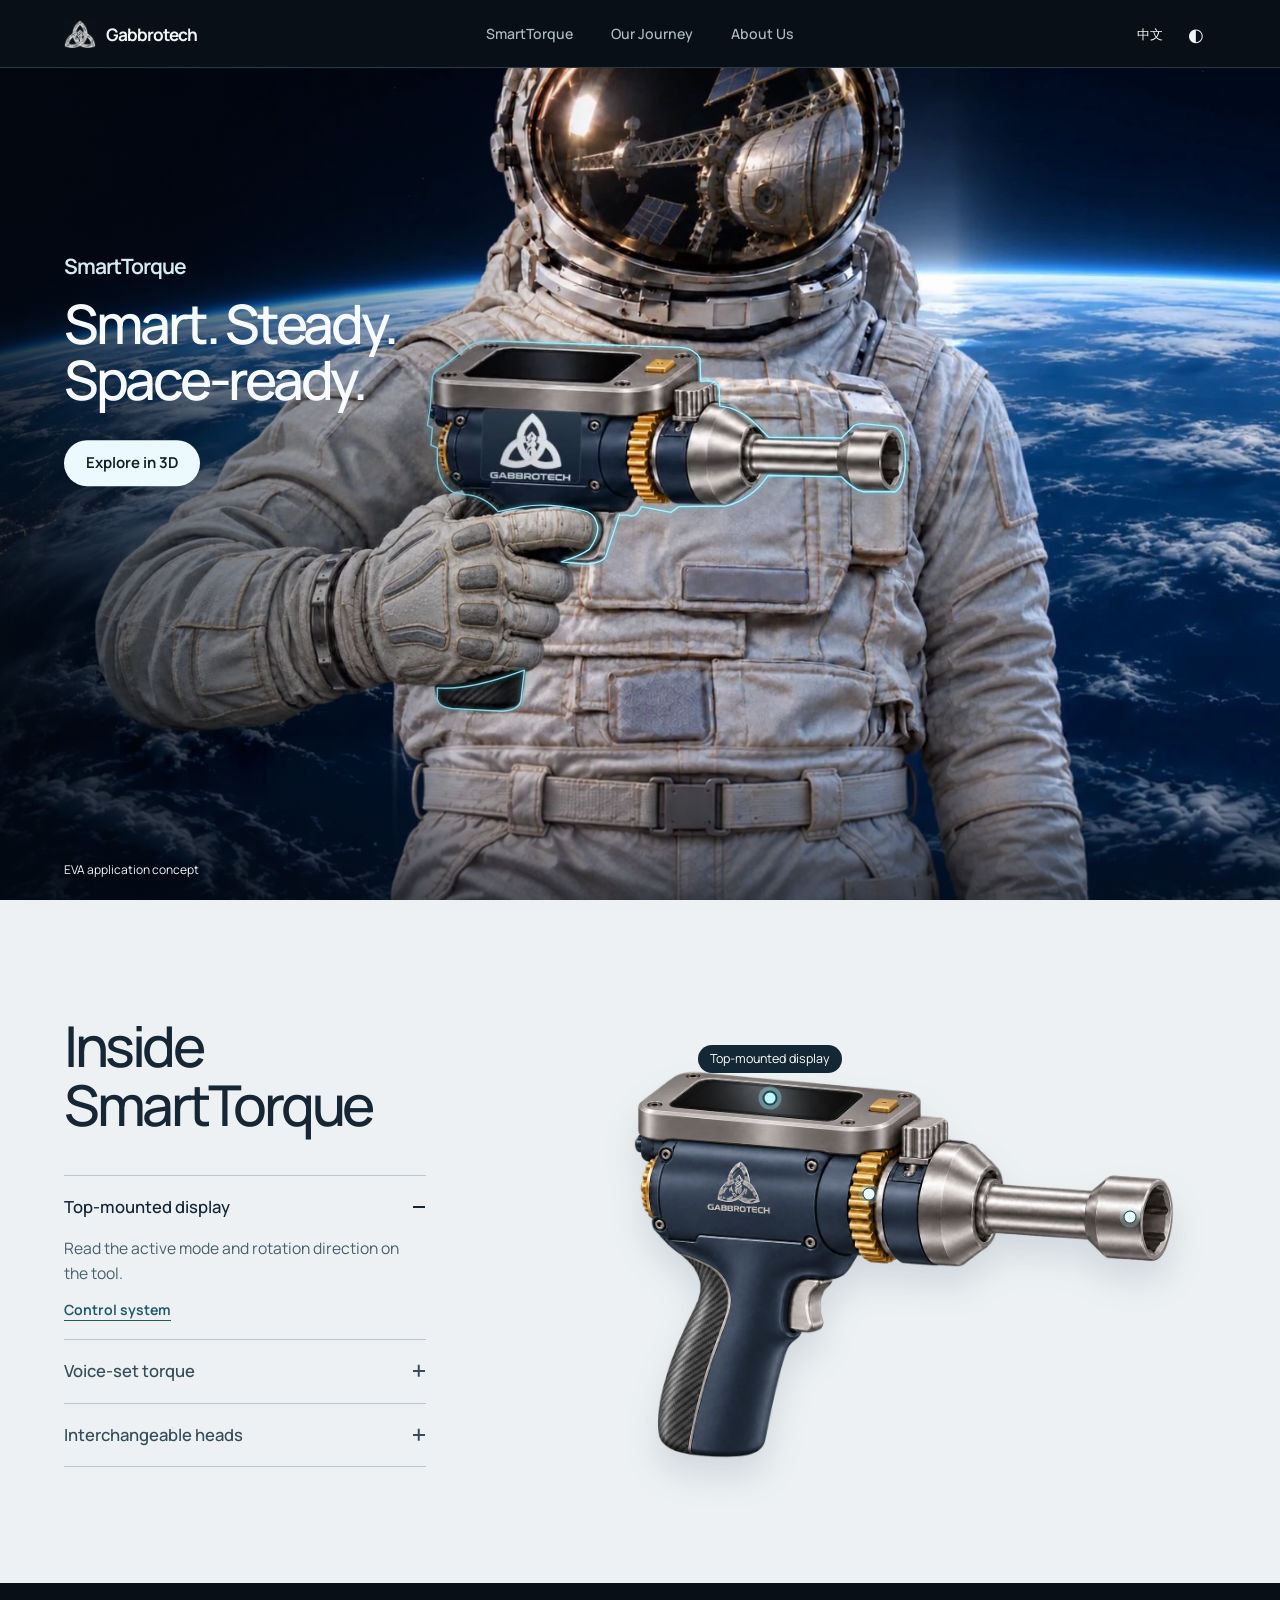
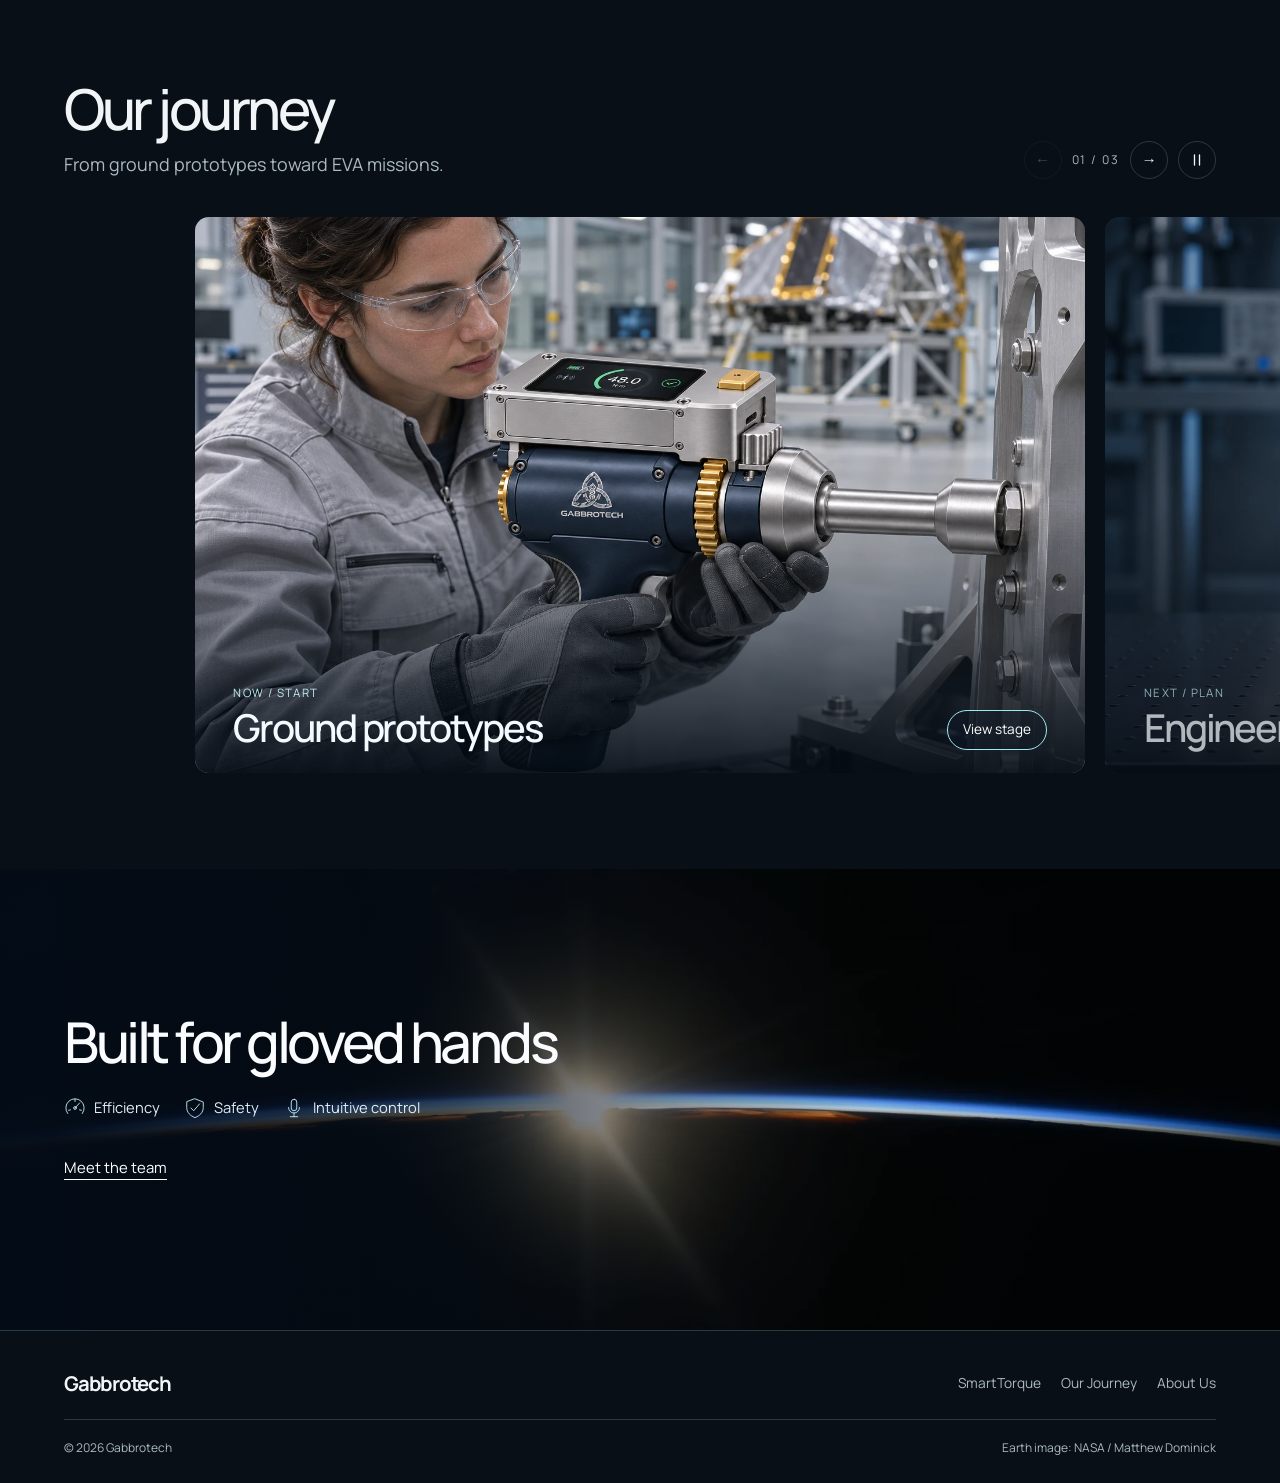
==== index.html @ a7426728 "Center SmartTorque in the opening film and simplify the product experience" ====
<!doctype html>
<html lang="en"><head><meta charset="utf-8"><script>try{document.documentElement.dataset.theme=localStorage.getItem("gabbrotech-theme")||"dark"}catch{}</script><link rel="preload" as="font" type="font/woff2" href="/assets/manrope-latin.woff2" crossorigin><meta name="viewport" content="width=device-width,initial-scale=1"><meta name="theme-color" content="#071017"><title>Gabbrotech — Intelligent Tools for the Work Beyond</title><meta name="description" content="Gabbrotech develops intelligent, modular hardware concepts for demanding EVA operations. Explore SmartTorque, a multifunction handheld tool platform."><link rel="icon" type="image/svg+xml" href="data:image/svg+xml,%3Csvg%20xmlns='http://www.w3.org/2000/svg'%20viewBox='0%200%2064%2064'%3E%3Crect%20width='64'%20height='64'%20fill='%23071017'/%3E%3Cpath%20d='M49%2017H22L14%2025v22h28l8-8V31H32v8h9v1H23V25h26z'%20fill='%2372e3f4'/%3E%3C/svg%3E"><link rel="stylesheet" href="/assets/site.css?v=studio1"><script defer src="/assets/site.js?v=studio1"></script><link rel="stylesheet" href="/assets/editorial.css"><script defer src="/assets/editorial.js?v=nov14"></script><link rel="stylesheet" href="/assets/journey-selector.css?v=nov14auto"><script defer src="/assets/journey-selector.js?v=nov14auto"></script><link rel="stylesheet" href="/assets/hero-entry.css?v=studio1"><script defer src="/assets/hero-entry.js?v=studio1"></script><link rel="stylesheet" href="/assets/studio.css?v=studio1"><script defer src="/assets/product-study.js"></script></head><body class="home-experience"><a class="skip" href="#main">Skip to content</a><header class="site-header"><div class="wrap nav"><a class="brand" href="/" aria-label="Gabbrotech home"><span class="brand-mark" aria-hidden="true"><img src="/assets/gabbrotech-symbol.webp" alt=""></span>Gabbrotech</a><nav class="nav-links" id="navigation" aria-label="Main navigation"><a href="/smarttorque/" data-i18n-skip data-en="SmartTorque" data-zh="SmartTorque">SmartTorque</a><a href="/journey/" data-i18n-skip data-en="Our Journey" data-zh="探索历程">Our Journey</a><a href="/about/" data-i18n-skip data-en="About Us" data-zh="关于我们">About Us</a></nav><div class="nav-actions"><div class="display-controls"><button class="display-toggle language-toggle" type="button" data-ui="language" aria-label="Switch to Chinese">中文</button><button class="display-toggle theme-toggle" type="button" data-ui="theme" aria-label="Switch to light mode" title="Theme">◐</button></div><button class="menu-toggle" type="button" aria-label="Toggle navigation" aria-controls="navigation" aria-expanded="false">☰</button></div></div></header><main id="main"><section id="about" class="scene-hero" aria-labelledby="scene-title" data-hero-entry data-motion="loading"><div class="scene-hero-media hero-entry-media">
  <div class="hero-shot">
    <picture data-final="/assets/editorial/center-lift-finish.webp" data-portrait-final="/assets/editorial/portrait-lift-finish.webp">
      <source media="(max-width: 760px) and (max-aspect-ratio: 4/5) and (prefers-reduced-motion: no-preference) and (scripting: enabled)" data-motion-source="(max-width: 760px) and (max-aspect-ratio: 4/5) and (prefers-reduced-motion: no-preference) and (scripting: enabled)" srcset="/assets/editorial/portrait-lift-start.webp">
      <source media="(max-width: 760px) and (max-aspect-ratio: 4/5)" srcset="/assets/editorial/portrait-lift-finish.webp">
      <source media="(prefers-reduced-motion: no-preference) and (scripting: enabled)" data-motion-source="(prefers-reduced-motion: no-preference) and (scripting: enabled)" srcset="/assets/editorial/center-lift-start.webp">
      <img class="hero-first-frame" src="/assets/editorial/center-lift-finish.webp" alt="Astronaut above Earth with a space station reflected in the helmet visor" fetchpriority="high" width="2560" height="1024">
    </picture>
    <video class="hero-video" width="2560" height="1024" muted playsinline preload="none" aria-hidden="true" disablepictureinpicture data-portrait-src="/assets/editorial/smarttorque-portrait-lift.mp4" data-src="/assets/editorial/smarttorque-center-lift.mp4"></video>
    <svg class="hero-tool-overlay" viewBox="144 190 2350 940" preserveAspectRatio="none"><g transform="translate(334 188) scale(.8)"><a class="hero-tool-target" href="/smarttorque/#explore" aria-label="Explore SmartTorque in 3D"><path class="hero-tool-outline" d="M938 440 Q940 430 953 424 L990 395 Q1003 387 1021 388 L1290 397 Q1309 399 1316 413 L1317 445 Q1339 441 1343 455 L1344 480 Q1375 482 1404 515 L1413 524 L1516 525 L1534 507 Q1540 504 1549 505 L1590 509 Q1607 514 1606 558 Q1605 593 1592 601 L1547 601 Q1533 598 1516 580 L1412 578 Q1390 611 1353 621 L1286 622 L1275 630 L1233 622 Q1226 639 1215 634 L1202 634 L1184 689 Q1181 702 1154 703 L1120 700 Q1148 691 1160 682 Q1176 659 1170 645 Q1166 630 1149 627 Q1103 616 1065 622 L1031 629 Q1012 607 985 605 L968 602 Q947 590 945 559 L945 539 L936 535 L938 511 L931 507 L935 481Z M945 878 Q990 882 1068 853 L1063 896 Q1060 910 1036 911 L965 907 Q947 905 945 894Z"/></a></g></svg>
  </div>
</div><button class="hero-replay" type="button" data-hero-replay disabled aria-label="Replay astronaut raising SmartTorque"><span aria-hidden="true">↻</span><span data-i18n-skip data-en="Replay" data-zh="重播动作">Replay</span></button><div class="scene-hero-copy"><p class="hero-product-name" lang="en">SmartTorque</p><h1 id="scene-title" class="company-slogan" lang="en" data-i18n-skip><span>Smart. Steady.</span> <span>Space-ready.</span></h1><a class="action-link" href="/smarttorque/#explore"><span data-i18n-skip data-en="Explore in 3D" data-zh="探索 3D 模型">Explore in 3D</span></a></div><small data-i18n-skip data-en="EVA application concept" data-zh="EVA 使用场景概念图" class="scene-concept-caption">EVA application concept</small></section>
<section class="product-story" id="innovation" aria-labelledby="platform-title"><div class="story-inner"><div class="product-notes"><h2 id="platform-title" data-i18n-skip data-en="Inside SmartTorque" data-zh="认识 SmartTorque">Inside SmartTorque</h2><div class="feature-folds"><details name="product-feature" data-feature="display" open><summary><span data-i18n-skip data-en="Top-mounted display" data-zh="顶部显示屏">Top-mounted display</span><span class="feature-plus" aria-hidden="true"></span></summary><p><span data-i18n-skip data-en="Read the active mode and rotation direction on the tool." data-zh="从机身顶部查看当前模式与转动方向。">Read the active mode and rotation direction on the tool.</span></p><a class="action-link" href="/smarttorque/#architecture"><span data-i18n-skip data-en="Control system" data-zh="控制系统">Control system</span></a></details><details name="product-feature" data-feature="torque"><summary><span data-i18n-skip data-en="Voice-set torque" data-zh="语音调节扭矩">Voice-set torque</span><span class="feature-plus" aria-hidden="true"></span></summary><p><span data-i18n-skip data-en="Select one of three torque levels with a spoken command." data-zh="用语音选择三档扭矩中的一档。">Select one of three torque levels with a spoken command.</span></p><a class="action-link" href="/smarttorque/#voice"><span data-i18n-skip data-en="Try the commands" data-zh="体验语音指令">Try the commands</span></a></details><details name="product-feature" data-feature="head"><summary><span data-i18n-skip data-en="Interchangeable heads" data-zh="可更换接头">Interchangeable heads</span><span class="feature-plus" aria-hidden="true"></span></summary><p><span data-i18n-skip data-en="Fit the nut driver, scissors or pliers to the same powered body." data-zh="在同一动力机身上更换螺母驱动、剪切或钳式接头。">Fit the nut driver, scissors or pliers to the same powered body.</span></p><a class="action-link" href="/smarttorque/#attachments"><span data-i18n-skip data-en="See the attachments" data-zh="查看接头">See the attachments</span></a></details></div></div><figure class="product-study" data-focus="display"><div class="product-object"><img src="/assets/editorial/smarttorque-studio.webp" alt="SmartTorque with a built-in top display and nut-driver attachment" loading="lazy" decoding="async" width="1536" height="1024"><button type="button" class="product-point point-display" data-point="display" aria-label="Top-mounted display"><span data-i18n-skip data-en="Top-mounted display" data-zh="顶部显示屏">Top-mounted display</span></button><button type="button" class="product-point point-torque" data-point="torque" aria-label="Voice-set torque"><span data-i18n-skip data-en="Voice-set torque" data-zh="语音调节扭矩">Voice-set torque</span></button><button type="button" class="product-point point-head" data-point="head" aria-label="Interchangeable heads"><span data-i18n-skip data-en="Interchangeable heads" data-zh="可更换接头">Interchangeable heads</span></button></div></figure></div></section>
<section id="journey" class="journey-entry"><header class="journey-heading"><div><h2 data-i18n-skip data-en="Our journey" data-zh="探索历程">Our journey</h2><p data-i18n-skip data-en="From ground prototypes toward EVA missions." data-zh="从地面原型出发，走向舱外任务。">From ground prototypes toward EVA missions.</p></div><div class="journey-controls"><button type="button" data-carousel="-1" aria-label="Previous milestone">←</button><span id="journey-count" aria-live="polite">01 / 03</span><button type="button" data-carousel="1" aria-label="Next milestone">→</button></div></header><div class="journey-track" tabindex="0" role="region" aria-label="Development journey carousel" id="journey-selector"><article class="journey-card" data-card="0"><img src="/assets/editorial/journey-ground-studio.webp" alt="SmartTorque on a prototype workbench" loading="lazy" fetchpriority="low" draggable="false"><button type="button" class="journey-select" data-select-card="0" aria-label="Select Ground Research &amp; Prototyping" aria-pressed="true"></button><div class="journey-card-copy"><small data-i18n-skip data-en="NOW / START" data-zh="NOW · 起点">NOW / START</small><h3 data-i18n-skip data-en="Ground prototypes" data-zh="地面原型">Ground prototypes</h3><a class="journey-link" href="/journey/ground/"><span data-i18n-skip data-en="View stage" data-zh="查看阶段">View stage</span></a></div></article><article class="journey-card" data-card="1"><img src="/assets/editorial/journey-validation-studio.webp" alt="SmartTorque mounted in an engineering test fixture" loading="lazy" fetchpriority="low" draggable="false"><button type="button" class="journey-select" data-select-card="1" aria-label="Select Engineering Validation &amp; Joint Development" aria-pressed="false"></button><div class="journey-card-copy"><small data-i18n-skip data-en="NEXT / PLAN" data-zh="NEXT · 规划">NEXT / PLAN</small><h3 data-i18n-skip data-en="Engineering validation" data-zh="工程验证">Engineering validation</h3><a class="journey-link" href="/journey/validation/"><span data-i18n-skip data-en="View stage" data-zh="查看阶段">View stage</span></a></div></article><article class="journey-card" data-card="2"><img src="/assets/editorial/journey-mission-studio.webp" alt="SmartTorque in a proposed EVA application" loading="lazy" fetchpriority="low" draggable="false"><button type="button" class="journey-select" data-select-card="2" aria-label="Select Mission Integration &amp; Expanded Applications" aria-pressed="false"></button><div class="journey-card-copy"><small data-i18n-skip data-en="FUTURE / GOAL" data-zh="FUTURE · 目标">FUTURE / GOAL</small><h3 data-i18n-skip data-en="Mission integration" data-zh="任务集成">Mission integration</h3><a class="journey-link" href="/journey/missions/"><span data-i18n-skip data-en="View stage" data-zh="查看阶段">View stage</span></a></div></article></div></section>
<section class="mission-field" id="applications" aria-labelledby="mission-title"><img class="orbital-atmosphere" src="/assets/editorial/orbital-horizon.webp" alt="" loading="lazy" decoding="async"><div class="mission-words"><h2 id="mission-title" data-i18n-skip data-en="Built for gloved hands" data-zh="为戴手套的双手而设计">Built for gloved hands</h2><div class="mission-symbols"><div><svg viewbox="0 0 48 48" fill="none" stroke="currentColor" stroke-width="2" stroke-linecap="round" stroke-linejoin="round" aria-hidden="true"><path d="M8 36a20 20 0 1 1 32 0M24 24l10-11M10 29l4-1m20 0 4 1M24 5v5"></path><circle cx="24" cy="24" r="3"></circle></svg><span data-i18n-skip data-en="Efficiency" data-zh="作业效率">Efficiency</span></div><div><svg viewbox="0 0 48 48" fill="none" stroke="currentColor" stroke-width="2" stroke-linecap="round" stroke-linejoin="round" aria-hidden="true"><path d="M24 4 42 11v12c0 11-8 18-18 22C14 41 6 34 6 23V11Z"></path><path d="m15 24 6 6 13-15"></path></svg><span data-i18n-skip data-en="Safety" data-zh="操作安全">Safety</span></div><div><svg viewbox="0 0 48 48" fill="none" stroke="currentColor" stroke-width="2" stroke-linecap="round" stroke-linejoin="round" aria-hidden="true"><rect x="18" y="5" width="12" height="25" rx="6"></rect><path d="M12 23a12 12 0 0 0 24 0M24 35v8m-8 0h16"></path></svg><span data-i18n-skip data-en="Intuitive control" data-zh="直观控制">Intuitive control</span></div></div><a class="action-link" href="/about/"><span data-i18n-skip data-en="Meet the team" data-zh="认识团队">Meet the team</span></a></div></section></main><footer class="site-footer"><div class="studio-footer"><a class="brand" href="/">Gabbrotech</a><div class="footer-links"><a href="/smarttorque/">SmartTorque</a><a href="/journey/"><span data-i18n-skip data-en="Our Journey" data-zh="探索历程">Our Journey</span></a><a href="/about/"><span data-i18n-skip data-en="About Us" data-zh="关于我们">About Us</span></a></div><div class="studio-colophon"><span>© 2026 Gabbrotech</span><a href="https://www.nasa.gov/image-article/sunrise-begins/" rel="noopener" target="_blank"><span data-i18n-skip data-en="Earth image: NASA / Matthew Dominick" data-zh="地球日出摄影 · NASA / Matthew Dominick">Earth image: NASA / Matthew Dominick</span></a></div></div></footer></body></html>
---- assets/site.css ----
:root{--bg:#071017;--bg2:#0b1720;--panel:#101f29;--panel2:#132630;--line:#29404c;--text:#eef7fa;--muted:#a0b3bd;--cyan:#72e3f4;--blue:#4b9dce;--display:'Space Grotesk',Arial,sans-serif;--body:'DM Sans',Arial,sans-serif}
*{box-sizing:border-box}html{scroll-behavior:smooth}body{margin:0;background:var(--bg);color:var(--text);font-family:var(--body);font-size:16px;line-height:1.6}body::before{content:'';position:fixed;inset:0;pointer-events:none;opacity:.14;background-image:linear-gradient(rgba(137,196,222,.15) 1px,transparent 1px),linear-gradient(90deg,rgba(137,196,222,.15) 1px,transparent 1px);background-size:72px 72px;mask-image:linear-gradient(to bottom,#000,transparent 80%);z-index:-1}a{color:inherit;text-decoration:none}button{font:inherit}img{max-width:100%;display:block}.skip{position:absolute;top:-50px;left:12px;padding:9px 16px;background:var(--cyan);color:#071017;z-index:100}.skip:focus{top:12px}.wrap{width:min(100% - 64px,1300px);margin:auto}.site-header{border-bottom:1px solid rgba(113,157,177,.2);background:rgba(7,16,23,.87);backdrop-filter:blur(18px);position:sticky;top:0;z-index:50}.nav{min-height:78px;display:flex;align-items:center;justify-content:space-between;gap:28px}.brand{display:flex;align-items:center;gap:11px;font:700 1.19rem var(--display);letter-spacing:-.045em;white-space:nowrap}.brand-mark{display:grid;place-items:center;width:35px;height:35px;border:1.6px solid var(--cyan);color:var(--cyan);font:700 1rem var(--display);clip-path:polygon(0 0,100% 0,100% 73%,74% 100%,0 100%)}.nav-links{display:flex;align-items:center;gap:35px}.nav-links a{font-size:.88rem;color:#c9d7dc;transition:color .2s}.nav-links a:hover,.nav-links a[aria-current=page]{color:var(--cyan)}.nav-actions{display:flex;align-items:center;gap:20px}.nav-cta{border:1px solid #4e7180;padding:9px 17px;color:#f1fbfd;font-size:.84rem;font-weight:700;letter-spacing:.01em;transition:.2s}.nav-cta:hover{border-color:var(--cyan);color:var(--cyan)}.menu-toggle{display:none;border:0;background:none;color:var(--text);font-size:1.6rem;cursor:pointer}.eyebrow{font-size:.76rem;letter-spacing:.22em;text-transform:uppercase;font-weight:700;color:var(--cyan)}.eyebrow::before{content:'';display:inline-block;width:27px;height:1px;background:currentColor;vertical-align:middle;margin-right:12px}.hero{position:relative;overflow:hidden}.hero-grid{display:grid;grid-template-columns:minmax(0, .95fr) minmax(0,1.05fr);min-height:660px;align-items:center;gap:35px;padding-top:58px;padding-bottom:72px}.hero h1,.product-hero h1{font:500 clamp(3.5rem,6vw,6.4rem)/.98 var(--display);letter-spacing:-.077em;margin:27px 0}.hero h1 em,.product-hero h1 em{font-style:normal;color:var(--cyan)}.lede{font-size:1.12rem;color:#b6cbd3;max-width:600px;line-height:1.68}.hero-actions{display:flex;flex-wrap:wrap;gap:12px;margin-top:35px}.btn{display:inline-flex;justify-content:center;align-items:center;min-height:47px;padding:12px 22px;border:1px solid var(--cyan);font-size:.9rem;font-weight:700;letter-spacing:.015em;transition:background .2s,color .2s,transform .2s}.btn:hover{transform:translateY(-2px)}.btn-primary{background:var(--cyan);color:#071017}.btn-primary:hover{background:#a3f0f8}.btn-ghost{border-color:#4d6672;color:var(--text)}.btn-ghost:hover{border-color:var(--cyan);color:var(--cyan)}.hero-media{position:relative;aspect-ratio:1.18;background:radial-gradient(circle at 50% 45%,#163947 0,#0b1d27 42%,#08131b 73%);border:1px solid #24414d;overflow:hidden}.hero-media::before{content:'';position:absolute;inset:5%;border:1px solid rgba(114,227,244,.15);border-radius:50%;transform:rotate(-22deg) scaleY(.76)}.hero-media img{width:100%;height:100%;object-fit:cover;mix-blend-mode:screen}.media-index{position:absolute;left:22px;top:20px;z-index:2;color:#9db8c2;font-size:.72rem;letter-spacing:.18em;text-transform:uppercase}.media-label{position:absolute;right:20px;bottom:20px;color:#d4e9ed;font-size:.72rem;letter-spacing:.12em;text-transform:uppercase;z-index:2}.hero-bottom{border-top:1px solid var(--line);border-bottom:1px solid var(--line);background:#0b1821}.fact-row{display:grid;grid-template-columns:repeat(3,1fr)}.fact{padding:23px 31px;border-right:1px solid var(--line)}.fact:first-child{padding-left:0}.fact:last-child{border:0}.fact strong{display:block;font:500 1.22rem var(--display);letter-spacing:-.04em}.fact span{font-size:.79rem;text-transform:uppercase;letter-spacing:.11em;color:#85a4b1}.section{padding:122px 0}.section-head{display:grid;grid-template-columns:1fr 1fr;align-items:end;gap:64px;margin-bottom:52px}.section h2{font:500 clamp(2.45rem,4vw,4.4rem)/1.06 var(--display);letter-spacing:-.065em;margin:18px 0 0}.section-intro{color:var(--muted);font-size:1.08rem;max-width:560px;margin:0 0 5px}.overline{font-size:.75rem;letter-spacing:.2em;text-transform:uppercase;color:var(--cyan);font-weight:700}.panel{background:linear-gradient(145deg,#11242f,#0b1821);border:1px solid #29424e}.about-grid{display:grid;grid-template-columns:1.15fr .85fr;gap:20px}.statement{min-height:300px;padding:46px;display:flex;flex-direction:column;justify-content:space-between}.statement p{font:400 clamp(1.5rem,2.3vw,2.55rem)/1.25 var(--display);letter-spacing:-.04em;max-width:680px;margin:0}.statement p span{color:var(--cyan)}.statement small,.aside-note small{font-size:.74rem;letter-spacing:.17em;text-transform:uppercase;color:#86a8b7}.aside-note{padding:38px;display:flex;flex-direction:column;justify-content:space-between;gap:35px}.aside-note h3{font:500 1.6rem/1.2 var(--display);margin:0;letter-spacing:-.04em}.aside-note p{color:var(--muted);margin:13px 0 0}.feature-grid{display:grid;grid-template-columns:repeat(3,1fr);gap:18px}.feature{min-height:350px;padding:31px;display:flex;flex-direction:column}.feature .num{font-size:.76rem;letter-spacing:.15em;color:var(--cyan)}.feature h3{font:500 1.85rem/1.12 var(--display);letter-spacing:-.05em;margin:auto 0 12px}.feature p{color:var(--muted);margin:0}.feature-symbol{width:70px;height:70px;border:1px solid #3b6370;border-radius:50%;margin-top:34px;position:relative}.feature-symbol::before,.feature-symbol::after{content:'';position:absolute;border:1px solid var(--cyan)}.feature-symbol.one::before{inset:14px;border-radius:50%;border-right-color:transparent}.feature-symbol.one::after{height:1px;width:32px;left:18px;top:34px;border:0;background:var(--cyan)}.feature-symbol.two::before{width:22px;height:22px;left:10px;top:23px;transform:rotate(45deg)}.feature-symbol.two::after{width:22px;height:22px;right:10px;top:23px;transform:rotate(45deg)}.feature-symbol.three::before{inset:13px;border-radius:50%}.feature-symbol.three::after{width:30px;height:30px;top:19px;left:19px;border-radius:50%;border-left-color:transparent}.contrast{background:#d9e6e9;color:#0b1a22}.contrast .overline{color:#175b74}.contrast .section-intro{color:#3b5967}.problem-list{display:grid;grid-template-columns:repeat(4,1fr);border-top:1px solid #9cb3bc}.problem{padding:28px 22px 0 0}.problem:not(:last-child){border-right:1px solid #9cb3bc;margin-right:23px}.problem span{color:#126b84;font:600 1.3rem var(--display)}.problem h3{font:600 1.15rem var(--display);letter-spacing:-.03em}.problem p{color:#435e68;font-size:.94rem}.tech-band{position:relative;overflow:hidden;background:radial-gradient(circle at 70% 30%,#123747,#071017 58%);border-top:1px solid #25414d;border-bottom:1px solid #25414d}.tech-grid{display:grid;grid-template-columns:.9fr 1.1fr;gap:60px;align-items:center}.tech-list{display:grid;gap:0;margin-top:32px}.tech-list div{padding:19px 0;border-top:1px solid var(--line)}.tech-list strong{display:block;font:500 1.12rem var(--display)}.tech-list span{display:block;color:var(--muted);font-size:.92rem;margin-top:5px}.system-graphic{padding:42px;border:1px solid #34525f;background:#0b1b25;min-height:470px;display:grid;align-content:center;gap:12px}.system-row{display:grid;grid-template-columns:1fr 38px 1fr;align-items:center;gap:12px}.system-node{min-height:94px;padding:18px;border:1px solid #3e6875;background:#112a34}.system-node strong{display:block;font:.95rem var(--display);color:#f1fbfd}.system-node small{display:block;color:#98b4be;margin-top:7px}.system-arrow{text-align:center;color:var(--cyan);font-size:1.3rem}.system-core{padding:23px;border:1px solid var(--cyan);background:rgba(68,182,205,.08);text-align:center;font:500 1.3rem var(--display)}.applications{display:grid;grid-template-columns:repeat(3,1fr);gap:18px}.application{padding:30px;min-height:230px;display:flex;flex-direction:column;justify-content:space-between;border:1px solid var(--line);background:#0c1922}.application .app-no{font-size:.75rem;color:var(--cyan);letter-spacing:.18em}.application h3{font:500 1.45rem var(--display);letter-spacing:-.04em;margin:0 0 8px}.application p{color:var(--muted);margin:0;font-size:.92rem}.cta-band{padding:75px 0;background:#12323e;border-top:1px solid #2d5d6c}.cta-inner{display:flex;justify-content:space-between;align-items:center;gap:35px}.cta-inner h2{font:500 clamp(2.2rem,3.4vw,3.8rem)/1.06 var(--display);letter-spacing:-.06em;max-width:650px;margin:10px 0 0}.site-footer{padding:45px 0 28px;background:#050c11}.footer-grid{display:flex;align-items:start;justify-content:space-between;gap:30px}.footer-grid p{max-width:400px;color:#8fa5ae;font-size:.9rem}.footer-links{display:flex;gap:40px;font-size:.85rem;color:#bfd0d5}.footer-links a:hover{color:var(--cyan)}.footer-bottom{display:flex;justify-content:space-between;gap:20px;border-top:1px solid #23333c;margin-top:55px;padding-top:18px;color:#7e959f;font-size:.75rem}.product-hero{overflow:hidden;background:radial-gradient(circle at 75% 40%,#123746 0,transparent 45%)}.product-hero .hero-grid{min-height:620px}.product-hero h1{font-size:clamp(3.3rem,5.7vw,6.1rem)}.product-meta{display:flex;gap:30px;flex-wrap:wrap;margin-top:42px;padding-top:19px;border-top:1px solid #3d5a66}.product-meta span{font-size:.74rem;letter-spacing:.16em;text-transform:uppercase;color:#8bb2c0}.feature-lines{display:grid;grid-template-columns:repeat(2,1fr);gap:17px}.feature-line{padding:29px;min-height:210px}.feature-line h3{font:500 1.5rem var(--display);letter-spacing:-.04em;margin:14px 0 12px}.feature-line p{color:var(--muted);margin:0;font-size:.94rem}.attachment-tabs{display:flex;gap:4px;border-bottom:1px solid var(--line);margin:38px 0 0}.attachment-tabs button{border:0;border-bottom:2px solid transparent;background:none;color:#a9bec7;padding:15px 24px;cursor:pointer;text-align:left}.attachment-tabs button[aria-selected=true]{color:var(--cyan);border-color:var(--cyan)}.attachment-detail{display:grid;grid-template-columns:1fr 1fr;min-height:320px;border:1px solid var(--line);background:#0f202a}.attachment-visual{display:grid;place-items:center;background:radial-gradient(circle,#1e4351,#0b1a23 66%);border-right:1px solid var(--line)}.attachment-visual svg{width:min(58%,220px);height:auto;color:var(--cyan)}.attachment-copy{padding:48px;display:flex;flex-direction:column;justify-content:center}.attachment-copy h3{font:500 2rem var(--display);margin:0 0 12px;letter-spacing:-.05em}.attachment-copy p{color:var(--muted);max-width:450px}.attachment-copy small{color:var(--cyan);text-transform:uppercase;letter-spacing:.14em}.steps{display:grid;grid-template-columns:repeat(4,1fr);gap:15px}.step{padding:28px;border-top:2px solid #4e91a5;background:#0e1e27}.step b{color:var(--cyan);font:500 1.7rem var(--display)}.step h3{font:500 1.2rem var(--display);margin:45px 0 8px}.step p{color:var(--muted);font-size:.93rem;margin:0}.metrics-intro{padding:18px 22px;background:#16303b;border-left:2px solid var(--cyan);color:#c3d7dd;max-width:840px;margin-bottom:30px}.metric-groups{display:grid;grid-template-columns:repeat(3,1fr);gap:16px}.metric-group{border:1px solid var(--line);padding:26px;background:#0d1b24}.metric-group h3{font:500 1.35rem var(--display);margin:0 0 20px}.metric-group ul{padding:0;margin:0;list-style:none}.metric-group li{padding:15px 0;border-top:1px solid #29414d}.metric-group strong{display:block;font-size:.95rem}.metric-group span{display:block;font-size:.83rem;color:var(--muted);margin-top:4px}.metric-group .pending{font-size:.7rem;text-transform:uppercase;letter-spacing:.11em;color:var(--cyan)}.architecture{display:grid;grid-template-columns:1fr 1fr;gap:35px;align-items:start}.component-list{display:grid;gap:10px}.component{padding:20px 25px;border:1px solid var(--line);background:#10222c}.component strong{font:500 1.05rem var(--display)}.component p{color:var(--muted);margin:7px 0 0;font-size:.9rem}.architecture-note{padding:37px;border:1px solid #376170;background:linear-gradient(145deg,#153440,#0a1922)}.architecture-note h3{font:500 2.1rem/1.16 var(--display);letter-spacing:-.05em;margin:0 0 20px}.architecture-note p{color:#a6c0c9}.fineprint{font-size:.78rem;color:#89a1aa;margin-top:22px}.reveal{opacity:0;transform:translateY(18px);transition:opacity .7s,transform .7s}.reveal.visible{opacity:1;transform:none}a:focus-visible,button:focus-visible{outline:2px solid var(--cyan);outline-offset:3px}@media(max-width:980px){.wrap{width:min(100% - 40px,1300px)}.hero-grid{grid-template-columns:1fr;min-height:0;padding-top:70px}.hero-media{aspect-ratio:1.65}.section-head{gap:25px}.tech-grid{grid-template-columns:1fr}.system-graphic{min-height:0}.steps{grid-template-columns:repeat(2,1fr)}}@media(max-width:720px){.nav{min-height:66px}.menu-toggle{display:block}.nav-links{display:none;position:absolute;top:65px;left:0;right:0;padding:18px 22px 25px;background:#0a1a22;border-bottom:1px solid var(--line);flex-direction:column;align-items:stretch;gap:17px}.nav-links.open{display:flex}.nav-actions .nav-cta{display:none}.hero-grid{padding-top:57px;padding-bottom:48px;gap:38px}.hero h1,.product-hero h1{font-size:clamp(3rem,13vw,4.2rem)}.hero-media{aspect-ratio:1.15}.fact-row,.feature-grid,.applications,.metric-groups{grid-template-columns:1fr}.fact{border-right:0;border-bottom:1px solid var(--line);padding:17px 0}.section{padding:77px 0}.section-head,.about-grid,.attachment-detail,.architecture{grid-template-columns:1fr;gap:28px}.section-head{margin-bottom:35px}.statement{padding:29px;min-height:260px}.aside-note{padding:29px}.feature{min-height:260px}.contrast .problem-list{grid-template-columns:1fr 1fr}.problem{border:0!important;margin:0!important;padding:20px 12px 0 0}.system-graphic{padding:19px}.system-row{grid-template-columns:1fr 20px 1fr}.system-node{padding:10px;min-height:100px}.application{min-height:190px}.cta-inner,.footer-grid{flex-direction:column;align-items:flex-start}.footer-bottom{flex-direction:column}.attachment-visual{min-height:240px;border-right:0;border-bottom:1px solid var(--line)}.attachment-copy{padding:30px}.attachment-tabs button{padding:14px 12px;font-size:.87rem}.steps{grid-template-columns:1fr 1fr}.step h3{margin-top:24px}}@media(max-width:420px){.wrap{width:min(100% - 32px,1300px)}.hero-actions .btn{width:100%}.steps,.contrast .problem-list{grid-template-columns:1fr}.system-node small{font-size:.72rem}}
/* Display preferences */
.display-controls{display:flex;align-items:center;gap:7px}.display-toggle{min-width:40px;height:38px;padding:0 10px;border:1px solid #425f6b;background:transparent;color:#d6e7ec;cursor:pointer;font-size:.8rem;font-weight:700}.theme-toggle{font-size:1.08rem}.display-toggle:hover{border-color:var(--cyan);color:var(--cyan)}
html[data-theme="light"]{--bg:#edf3f5;--bg2:#e3ecef;--panel:#f5f8f9;--panel2:#e7eff2;--line:#b5c7ce;--text:#162a34;--muted:#536c77;color-scheme:light}
html[data-theme="light"] body{background:#edf3f5;color:#162a34}
html[data-theme="light"] body::before{opacity:.12;background-image:linear-gradient(rgba(31,77,92,.2) 1px,transparent 1px),linear-gradient(90deg,rgba(31,77,92,.2) 1px,transparent 1px)}
html[data-theme="light"] .site-header{background:rgba(241,247,249,.92);border-color:rgba(50,87,101,.22)}
html[data-theme="light"] .brand,html[data-theme="light"] .nav-links a,html[data-theme="light"] .nav-cta,html[data-theme="light"] .display-toggle,html[data-theme="light"] .menu-toggle{color:#17313c}
html[data-theme="light"] .brand-mark{color:#12647b;border-color:#12647b}
html[data-theme="light"] .display-toggle{border-color:#9bb1ba}
html[data-theme="light"] .hero,.html[data-theme="light"] .product-hero{background:radial-gradient(circle at 75% 40%,#d9e9ee 0,transparent 48%)}
html[data-theme="light"] .hero h1,html[data-theme="light"] .product-hero h1,html[data-theme="light"] .section h2,html[data-theme="light"] .feature h3,html[data-theme="light"] .feature-line h3,html[data-theme="light"] .aside-note h3,html[data-theme="light"] .cta-inner h2{color:#162a34}
html[data-theme="light"] .lede,html[data-theme="light"] .section-intro,html[data-theme="light"] .feature p,html[data-theme="light"] .feature-line p,html[data-theme="light"] .statement p,html[data-theme="light"] .aside-note p,html[data-theme="light"] .application p,html[data-theme="light"] .architecture-note p,html[data-theme="light"] .component p,html[data-theme="light"] .step p{color:#4d6570}
html[data-theme="light"] .hero-bottom,html[data-theme="light"] .panel,html[data-theme="light"] .feature,html[data-theme="light"] .feature-line,html[data-theme="light"] .application,html[data-theme="light"] .step,html[data-theme="light"] .metric-group,html[data-theme="light"] .component,html[data-theme="light"] .system-graphic,html[data-theme="light"] .system-node,html[data-theme="light"] .attachment-detail,html[data-theme="light"] .metric-group{background:#f6f9fa;border-color:#c1d0d5}
html[data-theme="light"] .tech-band{background:radial-gradient(circle at 70% 30%,#d6e8ed,#edf3f5 58%);border-color:#c1d0d5}
html[data-theme="light"] .system-node strong,html[data-theme="light"] .system-core,html[data-theme="light"] .metric-group h3,html[data-theme="light"] .metric-group strong,html[data-theme="light"] .component strong,html[data-theme="light"] .step h3,html[data-theme="light"] .application h3{color:#17313c}
html[data-theme="light"] .system-core{background:#e3f3f6}
html[data-theme="light"] .attachment-visual{background:radial-gradient(circle,#deedf1,#f3f7f8 66%);border-color:#c1d0d5}
html[data-theme="light"] .attachment-copy p,html[data-theme="light"] .metric-group span,html[data-theme="light"] .system-node small{color:#536c77}
html[data-theme="light"] .cta-band{background:#d8e9ed;border-color:#b5cbd2}
html[data-theme="light"] .site-footer{background:#e1eaed}
html[data-theme="light"] .site-footer .brand,html[data-theme="light"] .site-footer p,html[data-theme="light"] .site-footer .footer-links,html[data-theme="light"] .footer-bottom{color:#425d68}
html[data-theme="light"] .product-stage{background:radial-gradient(ellipse at 46% 53%,#d4e7ec 0,#e8f0f2 48%,#edf3f5 100%)}
html[data-theme="light"] .viewer-topline{color:#294b58;background:rgba(235,244,247,.65);border-color:rgba(56,107,124,.2)}
html[data-theme="light"] .viewer-top-controls button,html[data-theme="light"] .viewer-action{background:#e1eef1;color:#184052;border-color:#8baeb9}
html[data-theme="light"] .viewer-hint,html[data-theme="light"] .stage-foot{color:#4d6570}
html[data-theme="light"] .part-panel{background:rgba(239,247,249,.82);border-color:rgba(55,103,119,.42)}
html[data-theme="light"] .part-panel-top,html[data-theme="light"] .part-selector h3{color:#486672;border-color:#bfd0d5}
html[data-theme="light"] .part-copy p{color:#536c77}
html[data-theme="light"] .part-button{background:#e1ecef;color:#1c3944}
html[data-theme="light"] .part-button:hover,html[data-theme="light"] .part-button[aria-pressed=true]{background:#d1e8ee}
html[data-theme="light"] .metric-groups li,html[data-theme="light"] .fact,html[data-theme="light"] .tech-list div{border-color:#c4d3d8}
html[data-theme="light"] .product-stage .stage-intro h1{color:#172f3a}
@media(max-width:720px){.nav-actions{gap:9px}.nav-actions .display-controls{gap:4px}.display-toggle{min-width:36px;height:35px;padding:0 7px}.display-controls{order:0}.nav-actions .nav-cta{display:none}.nav .menu-toggle{display:block}}

/* Exact company mark supplied by Gabbrotech */
.brand-mark{position:relative;width:40px;height:40px;overflow:hidden;background:#fff;border:1px solid rgba(20,54,82,.22);clip-path:none}
.brand-mark img{position:absolute;width:94px;max-width:none;height:auto;left:-27px;top:-2px}
.company-logo{width:min(100%,280px);padding:9px 13px;background:#fff;border:1px solid rgba(20,54,82,.18);margin-top:18px}
/* Preserve the supplied mark; blend its white backdrop into each page theme. */
.brand-mark,html[data-theme="light"] .brand-mark{background:transparent;border:0}
.company-logo{background:transparent;padding:0;border:0}
.brand-mark img,.company-logo{filter:grayscale(1) invert(1);mix-blend-mode:screen}
html[data-theme="light"] .brand-mark img,html[data-theme="light"] .company-logo{filter:none;mix-blend-mode:multiply}
.architecture-note,html[data-theme="light"] .architecture-note{color:#eef7fa}
.architecture-note h3,html[data-theme="light"] .architecture-note h3{color:#eef7fa}
.architecture-note p,html[data-theme="light"] .architecture-note p{color:#c0d3dc}
.architecture-note .fineprint,html[data-theme="light"] .architecture-note .fineprint{color:#a9c1cc}
.architecture-note .overline,html[data-theme="light"] .architecture-note .overline{color:#88e2ef}
/* Keep the mission label and statement together, regardless of the logo card height. */
.about-grid{align-items:start}
.statement{justify-content:flex-start;gap:24px;min-height:0;padding:clamp(26px,3.5vw,46px)}
.statement p{margin:0;line-height:1.4;max-width:24ch}
html[lang="zh-CN"] .statement p{max-width:none;letter-spacing:-.02em;line-height:1.5;word-break:normal;text-wrap:pretty}
/* The About heading is a navigation focus target, not an interactive control. */
#about h2[tabindex="-1"]:focus{outline:none}
---- assets/editorial.css ----
/* Photographic editorial layer; original opening and CAD controls stay intact. */
[hidden]{display:none!important}.orbital-divider{margin:0}.render-grid figure:nth-child(2) img{object-position:50% 50%}
.editorial-heading h2,.mission-photo h2,.journey-card h3{text-wrap:balance}
body::before{opacity:.035}html{scroll-padding-top:90px}body{overflow-x:hidden}.brand-mark{border:0!important;background:transparent!important;clip-path:none!important;overflow:visible!important}.brand-mark img{filter:grayscale(1) invert(1)!important;mix-blend-mode:screen!important}.brand-mark{mix-blend-mode:screen}.hero-brand-logo{mix-blend-mode:screen;filter:grayscale(1) invert(1);background:transparent}[data-theme=light] .brand-mark{mix-blend-mode:multiply}[data-theme=light] .brand-mark img,[data-theme=light] .hero-brand-logo{filter:none!important;mix-blend-mode:multiply!important}.site-header{border-color:var(--line);background:color-mix(in srgb,var(--bg) 88%,transparent)}.nav-cta,.btn{border-radius:2px}.editorial-kicker{font:500 .67rem/1.6 var(--body);letter-spacing:.22em;color:var(--cyan)}.editorial-heading{max-width:1300px;margin:auto;padding:64px 32px 38px}.editorial-heading h2{font:500 clamp(2rem,4.4vw,4.7rem)/1.1 var(--display);letter-spacing:-.055em;margin:18px 0}.editorial-heading p{font-size:1rem;color:var(--muted);margin:0}.journey-entry{padding-bottom:60px;overflow:hidden;scroll-margin-top:78px}.journey-track{position:relative;display:flex;gap:30px;padding:0 max(28px,calc((100vw - 690px)/2));overflow-x:auto;scroll-snap-type:x mandatory;scrollbar-width:none;align-items:center;overscroll-behavior-x:contain}.journey-track::-webkit-scrollbar{display:none}.journey-card{position:relative;flex:0 0 min(690px,76vw);height:min(62vw,580px);min-height:360px;scroll-snap-align:center;isolation:isolate;transition:transform .6s,opacity .6s;transform:scale(.93);opacity:.58;overflow:hidden;border-radius:3px;background:#0b1922}.journey-card.is-active{opacity:1;transform:scale(1)}.journey-card>img{width:100%;height:100%;object-fit:cover;transition:transform 1s}.journey-card:hover>img{transform:scale(1.035)}.journey-card::after{content:'';position:absolute;inset:0;background:linear-gradient(transparent 20%,#071017aa 65%,#071017ed);z-index:0}.journey-card-copy{position:absolute;z-index:1;bottom:38px;left:40px;right:40px;color:#f4fbff}.journey-card-copy small{font-size:.68rem;letter-spacing:.19em;color:#9fe8f1}.journey-card-copy h3{font:500 clamp(1.6rem,2.7vw,2.8rem)/1.15 var(--display);letter-spacing:-.035em;margin:18px 0;max-width:530px}.journey-link{display:inline-flex;align-items:center;gap:35px;font-size:.82rem;border-bottom:1px solid #a0cbd588;padding:12px 0}.journey-controls{display:flex;align-items:center;justify-content:center;gap:27px;margin-top:28px}.journey-controls button{width:44px;height:44px;border-radius:50%;border:1px solid var(--line);color:var(--text);background:transparent;cursor:pointer}.journey-controls button:disabled{opacity:.25;cursor:default}.journey-controls span{font-size:.65rem;letter-spacing:.16em;color:var(--muted)}.editorial-product{max-width:1440px;margin:auto;display:grid;grid-template-columns:1.25fr 1fr;align-items:center;padding:60px 32px 110px;gap:60px}.editorial-product-image{overflow:hidden;mask-image:linear-gradient(90deg,transparent,#000 8%,#000 92%,transparent);background:#071017}.editorial-product-image img{width:100%;aspect-ratio:1.25;object-fit:cover}.editorial-product h2,.mission-photo h2,.editorial-gallery h2,.journey-detail h2{font:500 clamp(2.1rem,4.2vw,4.3rem)/1.12 var(--display);letter-spacing:-.05em;white-space:pre-line;margin:20px 0}.editorial-product p{max-width:400px;color:var(--muted);font-size:1.05rem}.editorial-link{display:inline-flex;align-items:center;gap:26px;border:0;border-bottom:1px solid var(--cyan);background:none;color:var(--text);padding:14px 0;margin-top:20px;cursor:pointer;font-size:.9rem}.mission-photo{position:relative;min-height:650px;height:76vh;max-height:900px;overflow:hidden;color:#f4fbff;isolation:isolate}.mission-photo>img{position:absolute;inset:0;width:100%;height:100%;object-fit:cover;object-position:50% 40%;z-index:-2}.mission-photo::after{content:'';position:absolute;inset:0;background:linear-gradient(90deg,#071017dd,transparent 85%),linear-gradient(0deg,#071017b0,transparent 60%);z-index:-1}.mission-photo>div{position:absolute;left:max(32px,calc((100vw - 1236px)/2));bottom:17%;max-width:600px;padding-right:24px}.mission-photo p{max-width:390px;color:#d5e6ed}.mission-photo>small{position:absolute;bottom:24px;right:32px;color:#b8c5cd;font-size:.65rem}.journey-detail{max-width:1180px;margin:0 auto;padding:100px 32px}.journey-detail header{margin-bottom:50px}.journey-detail header>small{color:var(--cyan);letter-spacing:.18em}.journey-detail header>p{color:var(--muted)}.journey-phase{display:grid;grid-template-columns:190px 1fr;gap:45px;padding:38px 0;border-top:1px solid var(--line)}.journey-phase>div:first-child{display:flex;flex-direction:column;gap:20px;color:var(--cyan);font-size:.75rem;letter-spacing:.12em}.journey-phase>div:first-child span{color:var(--muted)}.journey-phase h3{font-size:1.65rem;line-height:1.25;font-weight:500;margin:0 0 18px}.journey-phase p{max-width:700px;color:var(--muted);font-size:1.04rem}.editorial-end{text-align:center;padding:100px 24px 120px}.editorial-end h2{font-size:clamp(1.7rem,4.5vw,4rem);font-weight:500;letter-spacing:-.04em}.photo-credits{max-width:1300px;margin:32px auto 0;padding:20px 32px;border-top:1px solid var(--line);font-size:.65rem;line-height:1.9;color:var(--muted)}.photo-credits a{text-decoration:underline;text-underline-offset:3px}
.eva-gateway{position:relative;overflow:hidden;isolation:isolate;background:#071017;color:#f2f9fc}.eva-scene{position:relative;width:100%;aspect-ratio:1672/941;transition:transform .65s ease,opacity .65s ease}.eva-scene>img{display:block;width:100%;height:100%;object-fit:cover}.eva-copy{position:absolute;top:16%;left:max(32px,calc((100vw - 1300px)/2));width:43%;pointer-events:none}.eva-copy h1{font:500 clamp(2.4rem,5vw,5.5rem)/1.08 var(--display);letter-spacing:-.055em;white-space:pre-line;margin:25px 0}.eva-copy p{color:#c2d1da;max-width:350px;font-size:.95rem}.eva-copy button{pointer-events:auto;color:#f5fbfd}.render-caption{position:absolute;bottom:18px;left:32px;color:#b0c6d0;font-size:.63rem;letter-spacing:.09em}.tool-hotspot{position:absolute;inset:0;border:0;background:none;cursor:default;padding:0;color:#9bf6ff;pointer-events:none}.tool-hotspot svg{position:absolute;inset:0;width:100%;height:100%;overflow:visible}.tool-hotspot path{fill:transparent;stroke:currentColor;stroke-width:2;vector-effect:non-scaling-stroke;filter:drop-shadow(0 0 5px #73edff);animation:tool-outline 3s ease-in-out infinite;pointer-events:all;cursor:pointer}.tool-hotspot:hover path,.tool-hotspot:focus-visible path{stroke-width:3;fill:#87f5ff12;animation:none}.tool-hotspot:focus-visible{outline:2px solid #8feeff;outline-offset:-8px}.tool-hotspot-label{position:absolute;left:65%;top:34%;background:#071017c9;border:1px solid #8ce3f055;padding:9px 15px;font:500 .7rem var(--body);letter-spacing:.03em;pointer-events:auto;cursor:pointer;white-space:nowrap}.is-opening .eva-scene{transform:scale(1.13);opacity:0}.is-opening .eva-copy,.is-opening .render-caption{opacity:0;transition:opacity .4s}.explorer-reveal{animation:explorer-enter .7s both}.product-stage .stage-intro{padding-top:40px;padding-bottom:30px}.stage-intro h1{font:500 clamp(2rem,4vw,3.7rem)/1.15 var(--display);margin:14px 0}.back-to-mission{display:block;margin:25px 32px 0;color:var(--muted);background:none;border:0;cursor:pointer;font-size:.75rem}.editorial-gallery{max-width:1360px;margin:auto;padding:100px 32px 50px}.render-grid{display:grid;grid-template-columns:1fr 1fr;gap:24px;margin-top:40px}.render-grid figure{margin:0;background:var(--bg2);overflow:hidden}.render-grid img{width:100%;aspect-ratio:1.35;object-fit:cover}.render-grid figcaption{color:var(--muted);font-size:.8rem;padding:18px 22px}.technical-detail{max-width:1300px;margin:0 auto 20px;border-top:1px solid var(--line)}.technical-detail>summary{display:flex;justify-content:space-between;padding:28px 32px;font-size:1.1rem;cursor:pointer;list-style:none}.technical-detail .section{padding-top:20px}.technical-detail>summary::-webkit-details-marker{display:none}.orbital-divider{position:relative;height:460px;overflow:hidden}.orbital-divider img{width:100%;height:100%;object-fit:cover}.orbital-divider small{position:absolute;bottom:16px;left:32px;color:#e1edf4;font-size:.65rem}.section{padding-top:70px;padding-bottom:70px}.section-intro{font-size:1rem}.feature p,.step p{font-size:.94rem}.section-head h2{font-size:clamp(2rem,3.6vw,3.4rem)}
@keyframes tool-outline{0%,100%{stroke-opacity:.35}50%{stroke-opacity:1;filter:drop-shadow(0 0 9px #73edff)}}@keyframes explorer-enter{from{opacity:0;transform:translateY(35px)}to{opacity:1;transform:translateY(0)}}
@media(max-width:760px){.editorial-heading{padding:42px 22px 26px}.journey-track{gap:14px;padding-left:10vw;padding-right:10vw}.journey-card{flex-basis:80vw;min-height:400px;height:116vw;max-height:540px}.journey-card-copy{left:24px;right:24px;bottom:26px}.editorial-product{grid-template-columns:1fr;gap:25px;padding:15px 22px 70px}.editorial-product-image img{aspect-ratio:1.35}.editorial-product-copy{padding:0 8px}.mission-photo{min-height:560px;height:75svh}.mission-photo>img{object-position:65% 50%}.mission-photo>div{left:24px;bottom:12%;max-width:85%}.mission-photo::after{background:linear-gradient(0deg,#071017e8,transparent 95%)}.mission-photo>small{right:20px;font-size:.55rem}.journey-detail{padding:65px 24px}.journey-phase{grid-template-columns:1fr;gap:20px;padding:30px 0}.journey-phase>div:first-child{flex-direction:row}.journey-phase h3{font-size:1.4rem}.journey-phase p{font-size:.95rem}.eva-scene{width:150%;margin-left:-50%;aspect-ratio:1672/941}.eva-gateway{padding-top:230px}.eva-copy{top:25px;left:24px;width:90%}.eva-copy h1{font-size:2.35rem;margin:14px 0}.eva-copy h1 br{display:none}.eva-copy p{font-size:.85rem;margin:8px 0}.eva-copy button{margin-top:0;padding:8px 0}.eva-copy .editorial-kicker{font-size:.6rem}.render-caption{left:18px;font-size:.5rem;bottom:10px}.tool-hotspot-label{top:30%;left:62%;font-size:.55rem;padding:7px}.render-grid{grid-template-columns:1fr}.editorial-gallery{padding:60px 22px 30px}.editorial-end{padding:65px 24px}.photo-credits{padding:18px 22px}.orbital-divider{height:280px}}
@media(prefers-reduced-motion:reduce){.journey-card,.journey-card>img,.eva-scene{transition:none}.tool-hotspot path,.explorer-reveal{animation:none}.is-opening .eva-copy{transition:none}}
---- assets/journey-selector.css ----
.journey-track{cursor:grab;touch-action:pan-x pan-y}
.journey-track.is-dragging{cursor:grabbing;scroll-snap-type:none;scroll-behavior:auto;user-select:none}
.journey-track.is-dragging *{cursor:grabbing!important}
.journey-card{display:block}.journey-card>img{-webkit-user-drag:none;user-select:none}
.journey-select{position:absolute;inset:0;z-index:1;width:100%;height:100%;border:0;background:transparent;cursor:pointer;border-radius:inherit}
.journey-select:focus-visible{outline:2px solid #9fe8f1;outline-offset:-6px}
.journey-card-copy{pointer-events:none}.journey-card-copy .journey-link{pointer-events:auto;position:relative;z-index:2}
.journey-card.is-active .journey-link{border-color:#9fe8f1}.journey-card:not(.is-active) .journey-link{opacity:.7}
.journey-select-hint{margin:26px 24px 0;text-align:center;color:var(--muted);font-size:.72rem;letter-spacing:.04em}
.journey-select-hint+.journey-controls{margin-top:18px}
.journey-autoplay svg{display:block;width:20px;height:20px;margin:auto;fill:none;stroke:currentColor;stroke-width:1.6;stroke-linecap:round;stroke-linejoin:round}
@media(prefers-reduced-motion:reduce){.journey-track{scroll-behavior:auto}}
---- assets/hero-entry.css ----
/* One coordinate space for the photographic plate, motion and final tool hit target. */
.scene-hero {
  position: relative;
  isolation: isolate;
  overflow: hidden;
  height: calc(100svh - var(--header-height));
  min-height: 470px;
  color: #f8fbff;
  background: #050b14;
}
.hero-entry-media { position: absolute; inset: 0; overflow: hidden; container-type: size }
.hero-shot {
  position: absolute;
  width: max(100cqw, 250cqh);
  aspect-ratio: 5/2;
  left: 50%; top: 50%; transform: translate(-50%, -50%);
}
.hero-shot picture, .hero-shot img, .hero-video, .hero-tool-overlay {
  position: absolute; inset: 0; display: block; width: 100%; height: 100%;
}
.hero-video { opacity: 0; pointer-events: none }
.hero-video-visible .hero-video { opacity: 1 }
.hero-entry-media::after {
  content: ""; position: absolute; inset: 0; pointer-events: none;
  background: linear-gradient(90deg, rgb(2 8 16 / .78), rgb(2 8 16 / .34) 26%, transparent 47%),
    linear-gradient(0deg,#050b148c,transparent 16%);
}
.hero-tool-overlay { z-index: 1; pointer-events: none; visibility: hidden; opacity: 0; transition: opacity .25s ease }
.hero-settled .hero-tool-overlay { visibility: visible; opacity: 1 }
.hero-tool-outline {
  fill: transparent; stroke: #adf3ff; stroke-width: 1.35; stroke-linejoin: round;
  vector-effect: non-scaling-stroke; pointer-events: visiblePainted; cursor: pointer;
  filter: drop-shadow(0 0 3px #46d0f6);
}
.hero-tool-target:hover .hero-tool-outline, .hero-tool-target:focus-visible .hero-tool-outline {
  fill: #76e1fe18; stroke: white; stroke-width: 2.2;
}
.scene-hero-copy {
  position: absolute; z-index: 2; left: var(--gutter); top: 36%; transform: translateY(-50%);
  pointer-events: none; max-width: 34%;
}
.scene-hero-copy .hero-product-name { margin: 0 0 14px; font-weight: 650; font-size: clamp(1.15rem,1.65vw,1.85rem); letter-spacing: -.045em; color: #d5eaf0 }
.company-slogan {
  margin: 0; font: 550 clamp(2.4rem,4.25vw,5.9rem)/1.025 var(--display);
  letter-spacing: -.06em; text-wrap: nowrap;
}
.company-slogan span { display: block }
.scene-hero-copy .company-slogan span:last-child { color: #f7fbff }
@media (prefers-reduced-motion: no-preference) and (scripting: enabled) {
  [data-hero-entry] .company-slogan {
    opacity: calc(.16 + .84 * var(--slogan-progress, 0));
    transform: translateY(calc((1 - var(--slogan-progress, 0)) * 12px));
  }
}
.scene-hero-copy .action-link {
  display: inline-flex; align-items: center; border-radius: 100px;
  background: #ecf9ff; color: #10202b; padding: 11px 22px; margin-top: clamp(18px,2.5vw,35px);
  font-size: .94rem; font-weight: 650; pointer-events: auto;
}
.scene-hero-copy .action-link:hover { background: #b9edff }
.scene-concept-caption, .hero-replay { position: absolute; z-index: 2; bottom: 21px; color: #eff7fb }
.scene-concept-caption { left: var(--gutter); font-size: .75rem; text-shadow: 0 1px 5px #071017 }
.hero-replay {
  right: var(--gutter); display: inline-flex; align-items: center; gap: 8px;
  min-height: 40px; border: 1px solid #ffffff50; border-radius: 32px; padding: 5px 15px;
  background: #081522b5; font-size: .8rem; cursor: pointer;
}
.hero-replay:disabled { visibility: hidden }
.hero-replay span:first-child { font-size: 1.08rem }
@media(max-width:760px), (max-aspect-ratio:1/1) {
  .scene-hero { min-height: 580px; max-height: 1150px }
  .scene-hero-copy {
    left: 0; right: 0; top: 0; max-width: none; transform: none; text-align: center;
    padding: clamp(16px,3svh,38px) 16px 0;
  }
  .scene-hero-copy .hero-product-name { margin-bottom: 6px; font-size: 1rem }
  .company-slogan { font-size: clamp(2rem,8.8vw,4rem) }
  .company-slogan span { display: inline }
  .scene-hero-copy .action-link { font-size: .85rem; margin-top: 13px; padding: 8px 17px }
  .hero-shot {
    width: min(408vw, 250cqh); left: 50%; top: auto; bottom: 0;
    transform: translateX(-50%);
  }
  .hero-entry-media::after {
    background: linear-gradient(0deg,#050b1494,transparent 13%);
  }
  .hero-shot::after {
    content: ""; position: absolute; inset: -1px 0 auto; height: 21%; z-index: 1; pointer-events: none;
    background: linear-gradient(#050b14 2%, transparent);
  }
  .scene-hero-copy { text-shadow: 0 2px 14px #020911 }
  .scene-hero-copy .action-link { text-shadow: none }
  .hero-replay,.scene-concept-caption { bottom: 14px }
}
@media(max-width:500px){.company-slogan span{display:block}}
@media(max-width:760px) and (max-aspect-ratio:4/5) {
  .hero-shot {
    aspect-ratio: 16/25; width: min(134cqw, max(100cqw, 64cqh));
    top: 0; bottom: auto; transform: translateX(-50%);
  }
  .hero-shot::after {
    inset: auto 0 -1px; height: 24%;
    background: linear-gradient(transparent, #050b14);
  }
  .hero-entry-media::after {
    background: linear-gradient(0deg,#050b14 0%,#050b14a8 20%,transparent 39%);
  }
  .scene-hero-copy {
    inset: auto var(--gutter) 57px; text-align: left; padding: 0;
  }
  .scene-hero-copy .hero-product-name { color: #cce6ee; margin-bottom: 6px }
  .scene-hero-copy .company-slogan { font-size: clamp(2rem,9vw,3.6rem) }
  .scene-hero-copy .action-link { margin-top: 12px }
  .scene-concept-caption { font-size: .68rem }
}
@media(max-width:760px) and (orientation:landscape){.scene-hero{min-height:420px}.scene-hero-copy{max-width:32%;text-align:left}.hero-shot{width:max(100cqw,250cqh)}}
@media(prefers-reduced-motion:reduce){.hero-tool-overlay{transition:none}.hero-replay{display:none}}
---- assets/studio.css ----
@font-face {
  font-family: Manrope; src: url("/assets/manrope-latin.woff2") format("woff2");
  font-style: normal; font-weight: 200 800; font-display: optional;
}
:root {
  --body: Manrope, "Segoe UI", "PingFang SC", "Microsoft YaHei", sans-serif;
  --display: var(--body);
  --gutter: clamp(20px,5vw,100px);
  --header-height: 68px;
  --bg: #090f16; --bg2: #101b23; --text: #f1f5f7; --muted: #aab9c3;
  --line: #2a3944; --cyan: #a4dce9;
}
html[data-theme="light"] {
  --bg: #f5f7f8; --bg2: #e9eef1; --text: #16232f; --muted: #526673; --line: #c5d0d7;
  --cyan: #24687a;
}
body, html[data-theme="light"] body { background: var(--bg) }
body::before { content: none }
html { scroll-padding-top: calc(var(--header-height) + 12px) }
.site-header, html[data-theme="light"] .site-header {
  background: var(--bg); border: 0; box-shadow: inset 0 -1px var(--line);
}
.site-header .nav {
  width: min(calc(100% - 2 * var(--gutter)), 1730px); height: var(--header-height); min-height: 0;
  display: grid; grid-template-columns: 1fr auto 1fr; gap: 30px;
}
.site-header .brand { width: max-content; font-size: 1.08rem; gap: 10px; letter-spacing: -.055em }
.site-header .brand-mark { width: 32px; height: 32px }
.site-header .brand-mark img { position: static; width: 100%; height: 100%; object-fit: contain }
.site-header .nav-links { gap: clamp(22px,3vw,48px) }
.site-header .nav-links a { color: var(--muted); font-weight: 550; font-size: .88rem; line-height: 1.4 }
.site-header .nav-links a:hover,.site-header .nav-links a[aria-current] { color: var(--text) }
.site-header .nav-links a[aria-current] { text-decoration: underline; text-underline-offset: 7px }
.site-header .nav-actions { justify-self: end; gap: 8px }
.site-header .display-controls { gap: 3px }
.site-header .display-toggle, .site-header .menu-toggle {
  width: auto; min-width: 40px; min-height: 40px; border: 0; border-radius: 100px;
  color: var(--text); background: transparent; font-weight: 550;
}
.site-header .display-toggle:hover,.site-header .menu-toggle:hover { background: var(--bg2) }
.site-header .theme-toggle { font-size: 1.12rem }
.studio-footer {
  width: min(calc(100% - 2 * var(--gutter)), 1540px); margin: auto;
  display: grid; align-items: center; grid-template-columns: 1fr auto; gap: 22px;
}
.site-footer, html[data-theme="light"] .site-footer { background: var(--bg); padding: 38px 0 26px; border-top: 1px solid var(--line); color: var(--text) }
.studio-footer .brand { font-size: 1.27rem; letter-spacing: -.06em }
.studio-footer .footer-links { display: flex; gap: 20px; color: var(--muted); font-size: .86rem }
.studio-colophon { grid-column: 1/-1; border-top: 1px solid var(--line); padding-top: 18px; display: flex; justify-content: space-between; gap: 14px; font-size: .75rem; color: var(--muted) }
.studio-colophon a:hover,.footer-links a:hover { color: var(--text) }

.product-story { background: #edf1f3; color: #172635; padding: clamp(64px,8vw,142px) var(--gutter); }
.story-inner { max-width: 1440px; margin: auto; display: grid; grid-template-columns: minmax(235px,.76fr) 1.5fr; align-items: center; gap: clamp(34px,6vw,100px) }
.product-notes h2,.journey-heading h2,.mission-field h2 {
  font: 520 clamp(2.2rem,4.4vw,4.9rem)/1.05 var(--display); margin: 0; letter-spacing: -.062em;
}
.product-notes h2 { max-width: 10em; margin-bottom: clamp(27px,3.2vw,52px) }
.feature-folds details { border-top: 1px solid #bbc7cd; margin: 0; padding: 0 }
.feature-folds details:last-child { border-bottom: 1px solid #bbc7cd }
.feature-folds summary {
  display: flex; align-items: center; justify-content: space-between; gap: 20px;
  cursor: pointer; list-style: none; padding: 18px 0; color: #374d5b; font-weight: 550; font-size: clamp(1rem,1.3vw,1.25rem);
}
.feature-folds summary::-webkit-details-marker { display: none }
.feature-folds details[open] summary { color: #142737 }
.feature-plus { position: relative; width: 14px; height: 14px; flex: 0 0 14px }
.feature-plus::before,.feature-plus::after { content: ""; position: absolute; top: 6px; left: 1px; width: 12px; height: 1.5px; background: currentColor }
.feature-plus::after { transform: rotate(90deg) }
details[open] > summary .feature-plus::after { transform: none }
.feature-folds details p { margin: -2px 0 10px; color: #49606c; line-height: 1.6; font-size: .98rem }
.feature-folds .action-link { display: inline-flex; font-size: .88rem; font-weight: 650; color: #215968; margin: 0 0 18px; text-decoration: underline; text-underline-offset: 5px }
.product-story :focus-visible { outline: 2px solid #12627b; outline-offset: 4px }
.product-study { margin: 0; position: relative; min-width: 0; padding: 0 2% 3% }
.product-object { width: min(100%,790px); position: relative; margin: auto; aspect-ratio: 3/2 }
.product-object > img { width: 100%; height: 100%; object-fit: contain; filter: drop-shadow(0 20px 16px #38516326) }
.product-point {
  position: absolute; transform: translate(-50%,-50%); width: 38px; height: 38px; border: 0; background: transparent; cursor: pointer;
}
.product-point::before {
  content: ""; display: block; position: absolute; left: 50%; top: 50%; transform: translate(-50%,-50%);
  width: 11px; height: 11px; border-radius: 100%; background: #e7faff; box-shadow: 0 0 0 1px #244556,0 0 0 5px #c6f5fc40;
}
.point-display { left: 37%; top: 21% }
.point-torque { left: 51.4%; top: 42% }
.point-head { left: 89.5%; top: 47% }
.product-point span {
  position: absolute; bottom: calc(100% + 6px); left: 50%; transform: translateX(-50%);
  border-radius: 100px; background: #142734; color: white; padding: 5px 12px; white-space: nowrap;
  font-size: .78rem; line-height: 1.5; opacity: 0; pointer-events: none;
}
.point-head span { left: auto; right: -5px; transform: none }
.product-point[aria-pressed=true] span,.product-point:focus-visible span { opacity: 1 }
.product-point[aria-pressed=true]::before { background: #bff9ff; box-shadow: 0 0 0 2px #214554,0 0 0 6px #92ebfa60 }
.journey-entry { --card: min(72vw,890px); padding: clamp(60px,7.5vw,140px) 0; background: var(--bg) }
.journey-heading { width: min(calc(100% - 2 * var(--gutter)),1440px); margin: 0 auto clamp(24px,3vw,48px); display: flex; justify-content: space-between; align-items: end; gap: 20px }
.journey-heading p { margin: 12px 0 0; font-size: clamp(.97rem,1.4vw,1.2rem); color: var(--muted) }
.journey-controls { margin: 0; gap: 10px; flex-shrink: 0 }
.journey-controls button { width: 38px; height: 38px; font-size: .95rem }
.journey-controls span { font-size: .75rem }
.journey-track { gap: clamp(12px,1.6vw,24px); padding-inline: calc((100% - var(--card))/2) }
.journey-card { flex: 0 0 var(--card); height: auto; min-height: 0; max-height: none; border-radius: 14px; aspect-ratio: 1.6; transform: none; opacity: .72; background: var(--bg2) }
.journey-card.is-active { transform: none; opacity: 1 }
.journey-card > img { position: absolute; inset: 0; object-position: center; transform: none }
.journey-card:hover > img { transform: scale(1.015) }
.journey-card::after { background: linear-gradient(0deg, #030b14eb 0%,#030b14a1 16%,transparent 48%) }
.journey-card-copy { inset: auto clamp(20px,3vw,40px) 23px; display: grid; grid-template-columns: 1fr auto; gap: 4px 16px; align-items: end }
.journey-card-copy small { grid-column: 1/-1; font-size: .72rem; letter-spacing: .12em; color: #c2edf3 }
.journey-card-copy h3 { margin: 0; max-width: none; font-weight: 550; font-size: clamp(1.45rem,3vw,3.15rem); letter-spacing: -.055em }
.journey-card-copy .journey-link { min-height: 40px; padding: 8px 15px; border: 1px solid #ffffff75; border-radius: 100px; font-size: .85rem; background: #0d17255e; color: white; }
.mission-field { position: relative; isolation: isolate; overflow: hidden; display: grid; align-items:center; min-height: clamp(350px,36vw,570px); background: #050b13; color: white }
.mission-field .orbital-atmosphere { position: absolute; z-index: -2; inset: 0; width: 100%; height: 100%; object-fit: cover; object-position: 66% 47% }
.mission-field::before { content: ""; position: absolute; inset: 0; z-index: -1; background: linear-gradient(90deg,#040c17f7 4%,#040c17b5 36%,#040c1725 68%); }
.mission-words { margin-inline: var(--gutter); padding-block: 40px; max-width: 800px }
.mission-words h2 { max-width: 11em; text-wrap: balance; color: #fafcff }
.mission-symbols { display: flex; flex-wrap: wrap; gap: 14px 24px; margin: 25px 0 0 }
.mission-symbols > div { display: flex; align-items: center; gap: 8px; font-size: .92rem; color: #e1edf5 }
.mission-symbols svg { width: 22px; height: 22px; color: #c1ecf4 }
.mission-words .action-link { display: inline-flex; margin-top: 28px; padding: 8px 0; font-size: .93rem; text-decoration: underline; text-underline-offset: 6px }

.phase-page[data-journey-stage] { max-width: 1620px; padding: clamp(30px,4.8vw,92px) var(--gutter); gap: clamp(30px,4vw,70px); grid-template-columns: .75fr 1.25fr; min-height: min(820px,calc(100svh - var(--header-height))) }
.phase-page .phase-image { aspect-ratio: 3/2; border-radius: 13px; background: var(--bg2) }
.phase-page .phase-image figcaption { font-size: .76rem; padding: 24px 16px 12px }
.phase-page .phase-copy h1 { font-size: clamp(2.25rem,3.5vw,4.2rem); line-height: 1.06; letter-spacing: -.06em; margin: 12px 0 15px }
.phase-page .phase-lede { font-size: 1.03rem; line-height: 1.65; margin-block: 0 22px }
.phase-page .phase-status { color: var(--muted); font-size: .82rem; letter-spacing: normal; margin: 0 0 12px }
.phase-page .phase-focus { gap: 12px 20px; padding-block: 17px }
.phase-page .page-back { margin-bottom: 22px; font-size: .88rem; text-decoration: underline; text-underline-offset: 5px }
.phase-page .journey-swipe-controls { margin-top: 0; padding-top: 13px }
.phase-page .swipe-caption,.phase-page .swipe-actions>span { font-size: .8rem }
.phase-page .editorial-link { margin-top: 12px; padding: 6px 0 }
.team-landing { padding-top: clamp(24px,3.5vw,64px); width: min(calc(100% - 2 * var(--gutter)),1540px) }
.team-landing-heading h1, .product-direct .stage-intro h1 { font: 520 clamp(2.2rem,4vw,4.5rem)/1.08 var(--display); letter-spacing: -.06em }
.team-landing .member-portrait { border: 0; border-radius: 10px; }
.team-landing .member-info h3 { color: var(--muted); font-size: .95rem; line-height: 1.45; margin-bottom: 12px; min-height: 2.8em }
.member-responsibilities summary { font-size: .83rem }
.product-direct .product-stage { background: var(--bg); padding-top: clamp(20px,2.4vw,40px) }
.product-direct .viewer-shell,.product-direct .voice-live,.product-direct .attachment-detail { border-radius: 12px; overflow: hidden }
.product-direct .section-head h2 { font-weight: 520; letter-spacing: -.05em }
.product-direct .stage-intro { display: flex; align-items: center; justify-content: space-between; flex-wrap: wrap; gap: 15px 30px }
.product-chapters { display: flex; flex-wrap: wrap; gap: 9px 20px }
.product-chapters a { padding-block: 5px; color: var(--muted); font-size: .89rem; text-decoration: underline; text-underline-offset: 5px; text-decoration-color: var(--line) }
.product-chapters a:hover { color: var(--text); text-decoration-color: currentColor }
.product-guide .feature-folds { min-width: 0 }
.product-guide .feature-folds details { border-color: var(--line) }
.product-guide .feature-folds details summary { color: var(--text) }
.product-guide .feature-folds details p { margin-bottom: 20px; color: var(--muted) }
.product-guide .product-showcase figure { border-radius: 0; background: none }
:lang(zh-CN) :is(.product-notes h2,.journey-heading h2,.journey-card-copy h3,.mission-words h2,.phase-copy h1,.team-landing-heading h1) { letter-spacing: -.025em; line-height: 1.16 }
@media(max-width:900px) {
  .phase-page[data-journey-stage] { grid-template-columns: 1fr 1fr }
  .phase-page .phase-copy h1 { font-size: clamp(2.1rem,4.2vw,3rem) }
}
@media(max-width:720px) {
  :root { --header-height: 58px; --gutter: 20px }
  .site-header .nav { display: flex; justify-content: space-between; gap: 12px }
  .site-header .nav-links { top: var(--header-height); gap: 0; padding: 8px 20px 14px; background: var(--bg) }
  .site-header .nav-links a { padding-block: 12px; font-size: 1rem }
  .site-header .brand-mark { width: 26px; height: 26px }
  .site-header .brand { gap: 7px }
  .story-inner { grid-template-columns: 1fr; gap: 0 }
  .product-story { padding: 50px var(--gutter) 44px }
  .product-notes { display: contents }
  .product-notes h2 { order: 0; margin: 0; max-width: none }
  .product-study { order: 1; padding: 12px 3% 8px; margin: 14px 0 18px }
  .feature-folds { order: 2 }
  .feature-folds summary { padding-block: 15px }
  .journey-entry { --card: 86vw; padding: 46px 0 }
  .journey-heading { align-items: flex-start; flex-wrap: wrap; gap: 12px; margin-bottom: 22px }
  .journey-controls { gap: 7px }
  .journey-controls button { width: 34px; height: 34px }
  .journey-card { border-radius: 10px; aspect-ratio: 1.09 }
  .journey-card-copy { grid-template-columns: 1fr; inset: auto 17px 16px; gap: 6px }
  .journey-card-copy .journey-link { min-height: 32px; padding: 4px 11px }
  .journey-card::after { background: linear-gradient(0deg,#030b14f0,#030b1460 37%,transparent 60%) }
  .mission-words { padding-block: 35px }
  .mission-symbols { gap: 10px 16px }
  .mission-symbols > div { font-size: .83rem }
  .mission-field { min-height: 300px }
  .phase-page[data-journey-stage] { grid-template-columns: 1fr; min-height: 0; gap: 24px }
  .phase-page .phase-copy { display: contents }
  .phase-page .page-back,.phase-page .editorial-kicker,.phase-page h1,.phase-page .phase-lede,.phase-page .phase-status,.phase-page .phase-focus,.phase-page .editorial-link { margin: 0 }
  .phase-page .page-back { order: 0; padding: 3px 0 }
  .phase-page .editorial-kicker { order: 1; margin-bottom: -15px }
  .phase-page .phase-copy h1 { order: 2; margin: 0 }
  .phase-page .phase-image { order: 3 }
  .phase-page .journey-swipe-controls { order: 4; margin-top: -10px; border: 0 }
  .phase-page .phase-lede { order: 5 }
  .phase-page .phase-status { order: 6; margin-bottom: -16px }
  .phase-page .phase-focus { order: 7 }
  .phase-page .editorial-link { order: 8; justify-self: start }
  .team-landing .member-info h3 { font-size: .74rem }
  .team-landing .member-responsibilities summary { font-size: .71rem }
  .studio-footer { grid-template-columns: 1fr }
  .studio-footer .footer-links { flex-direction: row; flex-wrap: wrap; gap: 16px }
  .studio-colophon { flex-direction: column; gap: 5px }
}
@media(prefers-reduced-motion:reduce) { .journey-card, .journey-card>img { transition:none } }
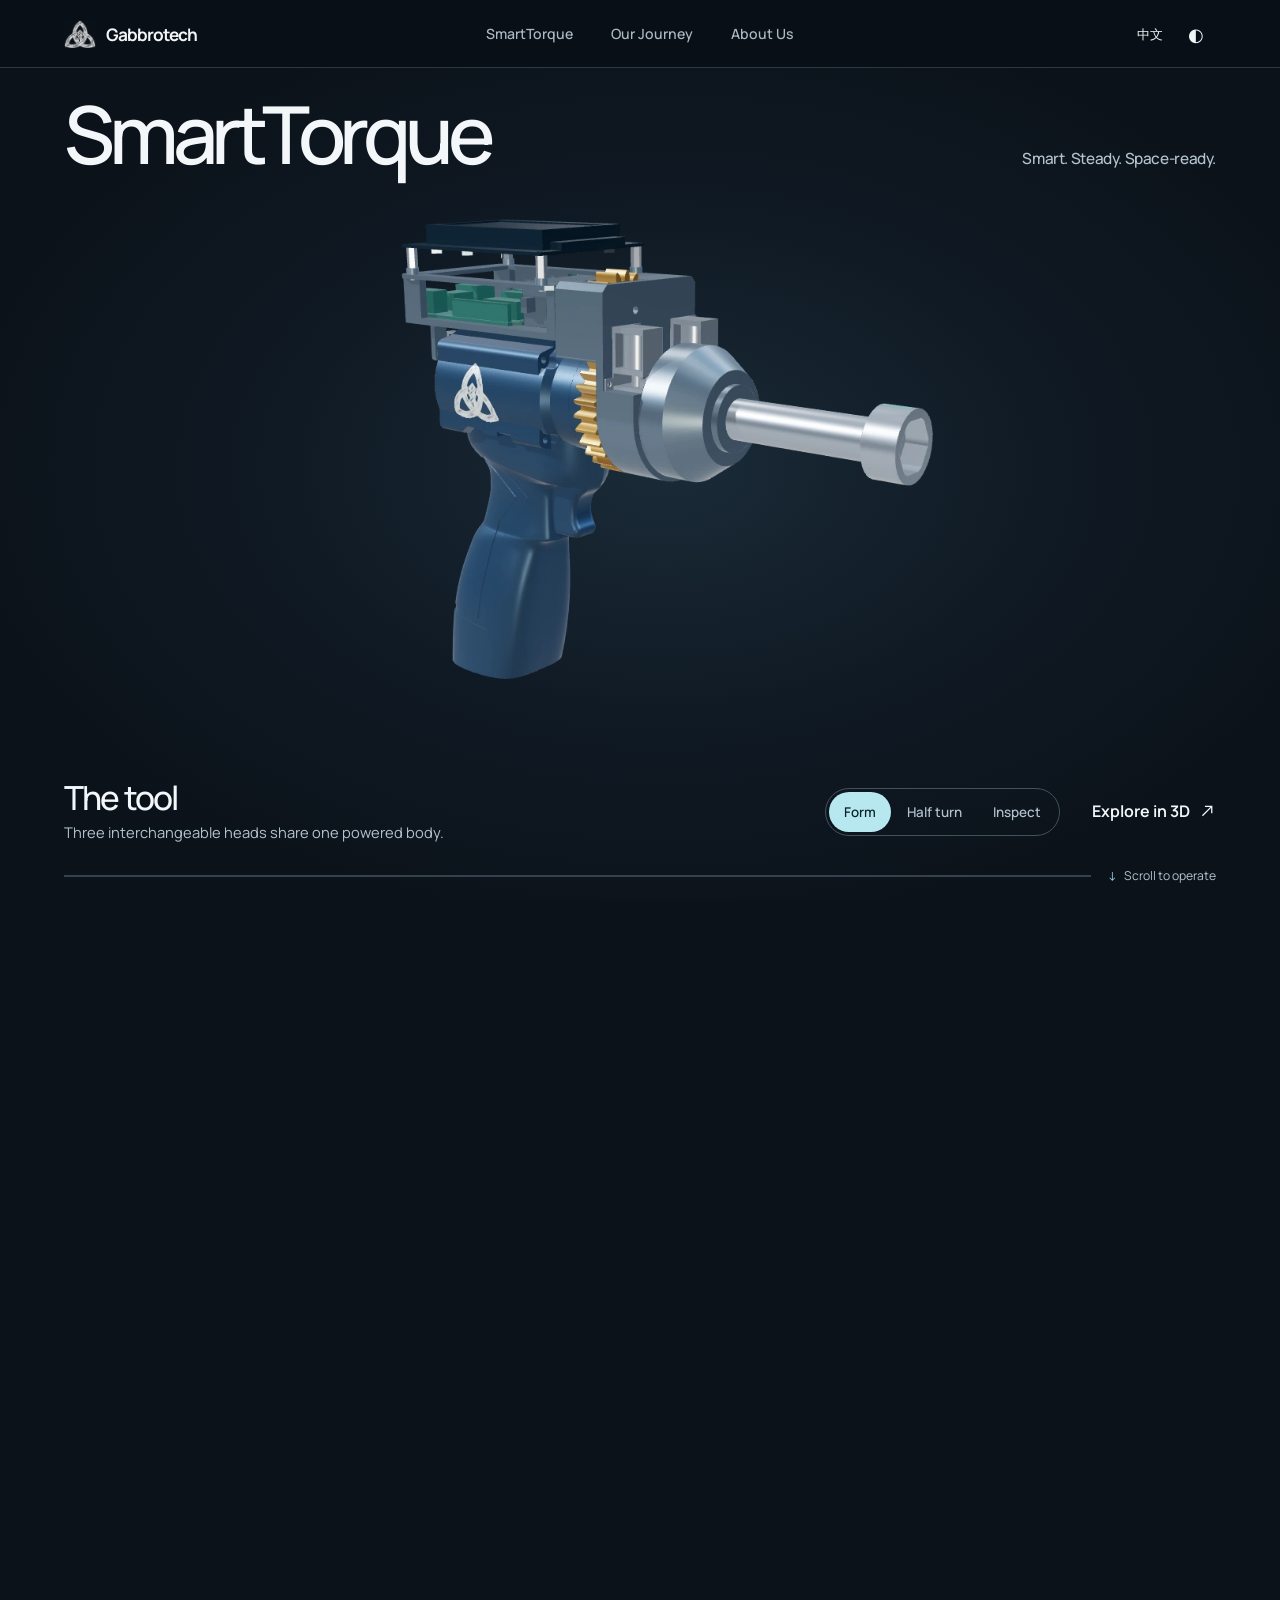
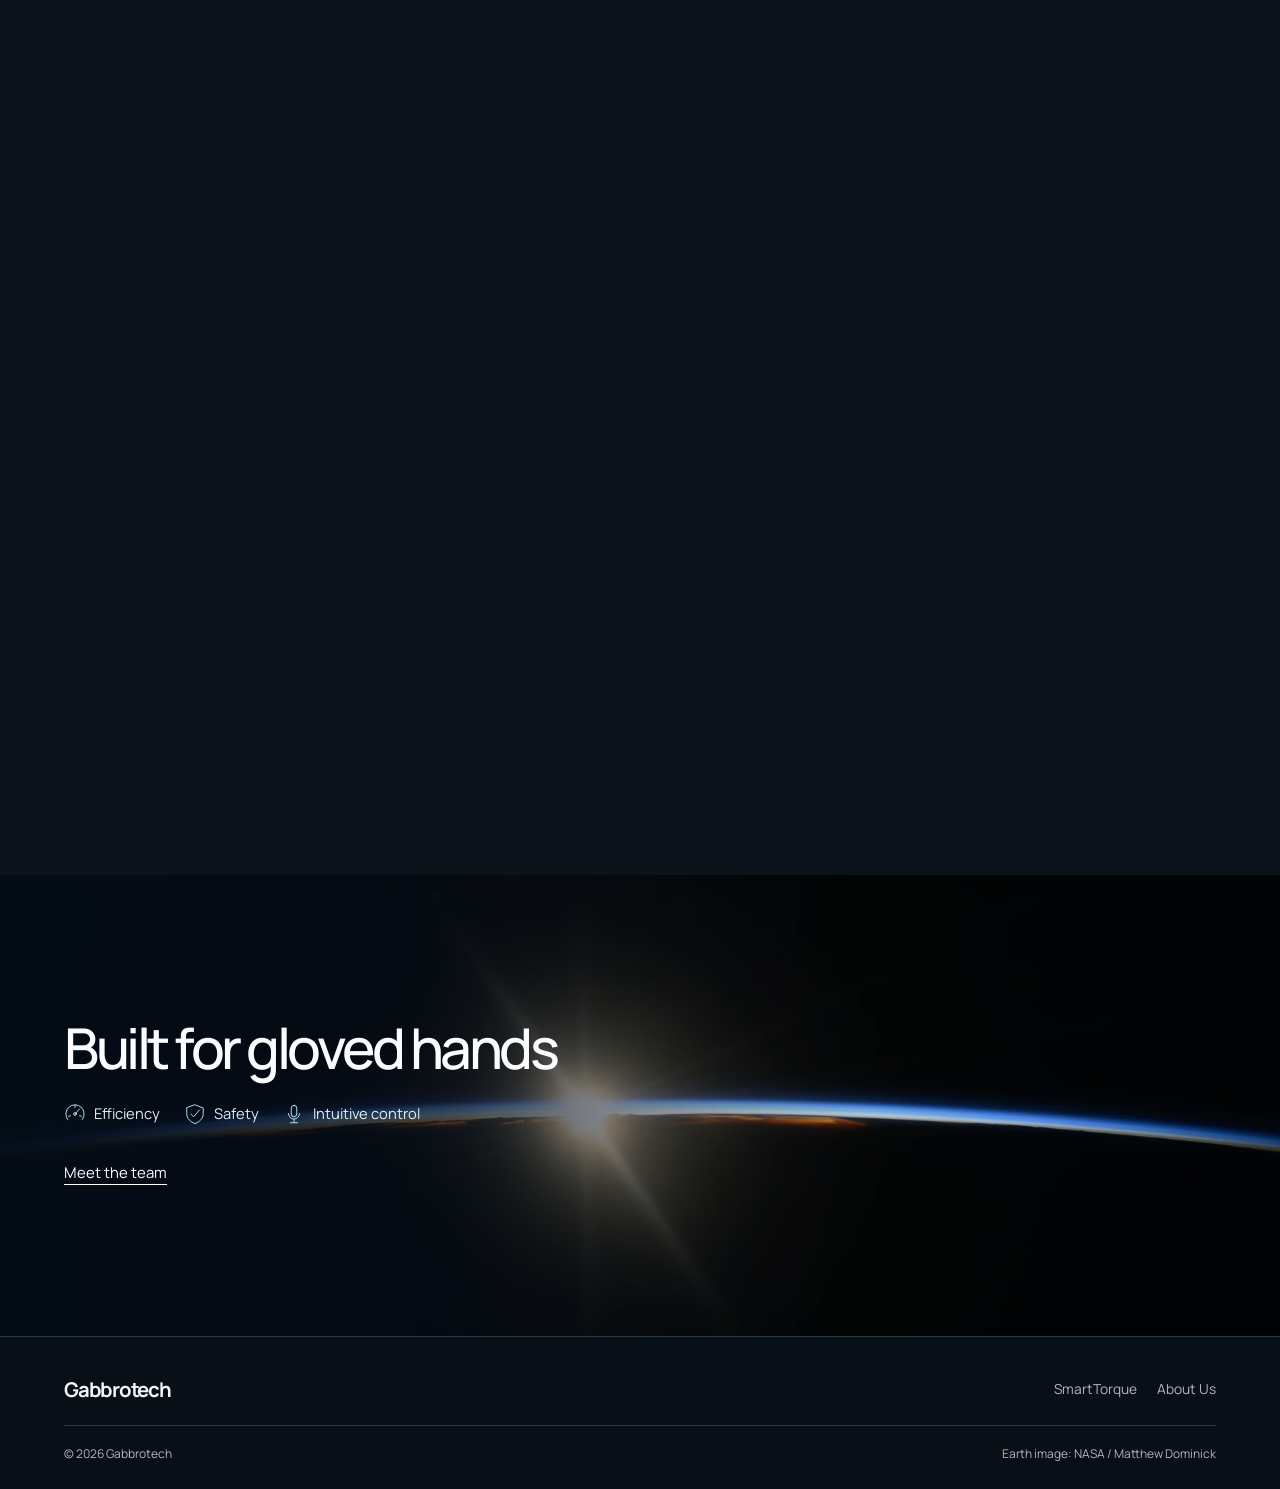
==== commit 28665a16: "Show original SmartTorque CAD in a scroll-driven homepage demonstration" ====
--- a/index.html
+++ b/index.html
@@ -1,16 +1,11 @@
 <!doctype html>
-<html lang="en"><head><meta charset="utf-8"><script>try{document.documentElement.dataset.theme=localStorage.getItem("gabbrotech-theme")||"dark"}catch{}</script><link rel="preload" as="font" type="font/woff2" href="/assets/manrope-latin.woff2" crossorigin><meta name="viewport" content="width=device-width,initial-scale=1"><meta name="theme-color" content="#071017"><title>Gabbrotech — Intelligent Tools for the Work Beyond</title><meta name="description" content="Gabbrotech develops intelligent, modular hardware concepts for demanding EVA operations. Explore SmartTorque, a multifunction handheld tool platform."><link rel="icon" type="image/svg+xml" href="data:image/svg+xml,%3Csvg%20xmlns='http://www.w3.org/2000/svg'%20viewBox='0%200%2064%2064'%3E%3Crect%20width='64'%20height='64'%20fill='%23071017'/%3E%3Cpath%20d='M49%2017H22L14%2025v22h28l8-8V31H32v8h9v1H23V25h26z'%20fill='%2372e3f4'/%3E%3C/svg%3E"><link rel="stylesheet" href="/assets/site.css?v=studio1"><script defer src="/assets/site.js?v=studio1"></script><link rel="stylesheet" href="/assets/editorial.css"><script defer src="/assets/editorial.js?v=nov14"></script><link rel="stylesheet" href="/assets/journey-selector.css?v=nov14auto"><script defer src="/assets/journey-selector.js?v=nov14auto"></script><link rel="stylesheet" href="/assets/hero-entry.css?v=studio1"><script defer src="/assets/hero-entry.js?v=studio1"></script><link rel="stylesheet" href="/assets/studio.css?v=studio1"><script defer src="/assets/product-study.js"></script></head><body class="home-experience"><a class="skip" href="#main">Skip to content</a><header class="site-header"><div class="wrap nav"><a class="brand" href="/" aria-label="Gabbrotech home"><span class="brand-mark" aria-hidden="true"><img src="/assets/gabbrotech-symbol.webp" alt=""></span>Gabbrotech</a><nav class="nav-links" id="navigation" aria-label="Main navigation"><a href="/smarttorque/" data-i18n-skip data-en="SmartTorque" data-zh="SmartTorque">SmartTorque</a><a href="/journey/" data-i18n-skip data-en="Our Journey" data-zh="探索历程">Our Journey</a><a href="/about/" data-i18n-skip data-en="About Us" data-zh="关于我们">About Us</a></nav><div class="nav-actions"><div class="display-controls"><button class="display-toggle language-toggle" type="button" data-ui="language" aria-label="Switch to Chinese">中文</button><button class="display-toggle theme-toggle" type="button" data-ui="theme" aria-label="Switch to light mode" title="Theme">◐</button></div><button class="menu-toggle" type="button" aria-label="Toggle navigation" aria-controls="navigation" aria-expanded="false">☰</button></div></div></header><main id="main"><section id="about" class="scene-hero" aria-labelledby="scene-title" data-hero-entry data-motion="loading"><div class="scene-hero-media hero-entry-media">
-  <div class="hero-shot">
-    <picture data-final="/assets/editorial/center-lift-finish.webp" data-portrait-final="/assets/editorial/portrait-lift-finish.webp">
-      <source media="(max-width: 760px) and (max-aspect-ratio: 4/5) and (prefers-reduced-motion: no-preference) and (scripting: enabled)" data-motion-source="(max-width: 760px) and (max-aspect-ratio: 4/5) and (prefers-reduced-motion: no-preference) and (scripting: enabled)" srcset="/assets/editorial/portrait-lift-start.webp">
-      <source media="(max-width: 760px) and (max-aspect-ratio: 4/5)" srcset="/assets/editorial/portrait-lift-finish.webp">
-      <source media="(prefers-reduced-motion: no-preference) and (scripting: enabled)" data-motion-source="(prefers-reduced-motion: no-preference) and (scripting: enabled)" srcset="/assets/editorial/center-lift-start.webp">
-      <img class="hero-first-frame" src="/assets/editorial/center-lift-finish.webp" alt="Astronaut above Earth with a space station reflected in the helmet visor" fetchpriority="high" width="2560" height="1024">
-    </picture>
-    <video class="hero-video" width="2560" height="1024" muted playsinline preload="none" aria-hidden="true" disablepictureinpicture data-portrait-src="/assets/editorial/smarttorque-portrait-lift.mp4" data-src="/assets/editorial/smarttorque-center-lift.mp4"></video>
-    <svg class="hero-tool-overlay" viewBox="144 190 2350 940" preserveAspectRatio="none"><g transform="translate(334 188) scale(.8)"><a class="hero-tool-target" href="/smarttorque/#explore" aria-label="Explore SmartTorque in 3D"><path class="hero-tool-outline" d="M938 440 Q940 430 953 424 L990 395 Q1003 387 1021 388 L1290 397 Q1309 399 1316 413 L1317 445 Q1339 441 1343 455 L1344 480 Q1375 482 1404 515 L1413 524 L1516 525 L1534 507 Q1540 504 1549 505 L1590 509 Q1607 514 1606 558 Q1605 593 1592 601 L1547 601 Q1533 598 1516 580 L1412 578 Q1390 611 1353 621 L1286 622 L1275 630 L1233 622 Q1226 639 1215 634 L1202 634 L1184 689 Q1181 702 1154 703 L1120 700 Q1148 691 1160 682 Q1176 659 1170 645 Q1166 630 1149 627 Q1103 616 1065 622 L1031 629 Q1012 607 985 605 L968 602 Q947 590 945 559 L945 539 L936 535 L938 511 L931 507 L935 481Z M945 878 Q990 882 1068 853 L1063 896 Q1060 910 1036 911 L965 907 Q947 905 945 894Z"/></a></g></svg>
-  </div>
-</div><button class="hero-replay" type="button" data-hero-replay disabled aria-label="Replay astronaut raising SmartTorque"><span aria-hidden="true">↻</span><span data-i18n-skip data-en="Replay" data-zh="重播动作">Replay</span></button><div class="scene-hero-copy"><p class="hero-product-name" lang="en">SmartTorque</p><h1 id="scene-title" class="company-slogan" lang="en" data-i18n-skip><span>Smart. Steady.</span> <span>Space-ready.</span></h1><a class="action-link" href="/smarttorque/#explore"><span data-i18n-skip data-en="Explore in 3D" data-zh="探索 3D 模型">Explore in 3D</span></a></div><small data-i18n-skip data-en="EVA application concept" data-zh="EVA 使用场景概念图" class="scene-concept-caption">EVA application concept</small></section>
-<section class="product-story" id="innovation" aria-labelledby="platform-title"><div class="story-inner"><div class="product-notes"><h2 id="platform-title" data-i18n-skip data-en="Inside SmartTorque" data-zh="认识 SmartTorque">Inside SmartTorque</h2><div class="feature-folds"><details name="product-feature" data-feature="display" open><summary><span data-i18n-skip data-en="Top-mounted display" data-zh="顶部显示屏">Top-mounted display</span><span class="feature-plus" aria-hidden="true"></span></summary><p><span data-i18n-skip data-en="Read the active mode and rotation direction on the tool." data-zh="从机身顶部查看当前模式与转动方向。">Read the active mode and rotation direction on the tool.</span></p><a class="action-link" href="/smarttorque/#architecture"><span data-i18n-skip data-en="Control system" data-zh="控制系统">Control system</span></a></details><details name="product-feature" data-feature="torque"><summary><span data-i18n-skip data-en="Voice-set torque" data-zh="语音调节扭矩">Voice-set torque</span><span class="feature-plus" aria-hidden="true"></span></summary><p><span data-i18n-skip data-en="Select one of three torque levels with a spoken command." data-zh="用语音选择三档扭矩中的一档。">Select one of three torque levels with a spoken command.</span></p><a class="action-link" href="/smarttorque/#voice"><span data-i18n-skip data-en="Try the commands" data-zh="体验语音指令">Try the commands</span></a></details><details name="product-feature" data-feature="head"><summary><span data-i18n-skip data-en="Interchangeable heads" data-zh="可更换接头">Interchangeable heads</span><span class="feature-plus" aria-hidden="true"></span></summary><p><span data-i18n-skip data-en="Fit the nut driver, scissors or pliers to the same powered body." data-zh="在同一动力机身上更换螺母驱动、剪切或钳式接头。">Fit the nut driver, scissors or pliers to the same powered body.</span></p><a class="action-link" href="/smarttorque/#attachments"><span data-i18n-skip data-en="See the attachments" data-zh="查看接头">See the attachments</span></a></details></div></div><figure class="product-study" data-focus="display"><div class="product-object"><img src="/assets/editorial/smarttorque-studio.webp" alt="SmartTorque with a built-in top display and nut-driver attachment" loading="lazy" decoding="async" width="1536" height="1024"><button type="button" class="product-point point-display" data-point="display" aria-label="Top-mounted display"><span data-i18n-skip data-en="Top-mounted display" data-zh="顶部显示屏">Top-mounted display</span></button><button type="button" class="product-point point-torque" data-point="torque" aria-label="Voice-set torque"><span data-i18n-skip data-en="Voice-set torque" data-zh="语音调节扭矩">Voice-set torque</span></button><button type="button" class="product-point point-head" data-point="head" aria-label="Interchangeable heads"><span data-i18n-skip data-en="Interchangeable heads" data-zh="可更换接头">Interchangeable heads</span></button></div></figure></div></section>
-<section id="journey" class="journey-entry"><header class="journey-heading"><div><h2 data-i18n-skip data-en="Our journey" data-zh="探索历程">Our journey</h2><p data-i18n-skip data-en="From ground prototypes toward EVA missions." data-zh="从地面原型出发，走向舱外任务。">From ground prototypes toward EVA missions.</p></div><div class="journey-controls"><button type="button" data-carousel="-1" aria-label="Previous milestone">←</button><span id="journey-count" aria-live="polite">01 / 03</span><button type="button" data-carousel="1" aria-label="Next milestone">→</button></div></header><div class="journey-track" tabindex="0" role="region" aria-label="Development journey carousel" id="journey-selector"><article class="journey-card" data-card="0"><img src="/assets/editorial/journey-ground-studio.webp" alt="SmartTorque on a prototype workbench" loading="lazy" fetchpriority="low" draggable="false"><button type="button" class="journey-select" data-select-card="0" aria-label="Select Ground Research &amp; Prototyping" aria-pressed="true"></button><div class="journey-card-copy"><small data-i18n-skip data-en="NOW / START" data-zh="NOW · 起点">NOW / START</small><h3 data-i18n-skip data-en="Ground prototypes" data-zh="地面原型">Ground prototypes</h3><a class="journey-link" href="/journey/ground/"><span data-i18n-skip data-en="View stage" data-zh="查看阶段">View stage</span></a></div></article><article class="journey-card" data-card="1"><img src="/assets/editorial/journey-validation-studio.webp" alt="SmartTorque mounted in an engineering test fixture" loading="lazy" fetchpriority="low" draggable="false"><button type="button" class="journey-select" data-select-card="1" aria-label="Select Engineering Validation &amp; Joint Development" aria-pressed="false"></button><div class="journey-card-copy"><small data-i18n-skip data-en="NEXT / PLAN" data-zh="NEXT · 规划">NEXT / PLAN</small><h3 data-i18n-skip data-en="Engineering validation" data-zh="工程验证">Engineering validation</h3><a class="journey-link" href="/journey/validation/"><span data-i18n-skip data-en="View stage" data-zh="查看阶段">View stage</span></a></div></article><article class="journey-card" data-card="2"><img src="/assets/editorial/journey-mission-studio.webp" alt="SmartTorque in a proposed EVA application" loading="lazy" fetchpriority="low" draggable="false"><button type="button" class="journey-select" data-select-card="2" aria-label="Select Mission Integration &amp; Expanded Applications" aria-pressed="false"></button><div class="journey-card-copy"><small data-i18n-skip data-en="FUTURE / GOAL" data-zh="FUTURE · 目标">FUTURE / GOAL</small><h3 data-i18n-skip data-en="Mission integration" data-zh="任务集成">Mission integration</h3><a class="journey-link" href="/journey/missions/"><span data-i18n-skip data-en="View stage" data-zh="查看阶段">View stage</span></a></div></article></div></section>
-<section class="mission-field" id="applications" aria-labelledby="mission-title"><img class="orbital-atmosphere" src="/assets/editorial/orbital-horizon.webp" alt="" loading="lazy" decoding="async"><div class="mission-words"><h2 id="mission-title" data-i18n-skip data-en="Built for gloved hands" data-zh="为戴手套的双手而设计">Built for gloved hands</h2><div class="mission-symbols"><div><svg viewbox="0 0 48 48" fill="none" stroke="currentColor" stroke-width="2" stroke-linecap="round" stroke-linejoin="round" aria-hidden="true"><path d="M8 36a20 20 0 1 1 32 0M24 24l10-11M10 29l4-1m20 0 4 1M24 5v5"></path><circle cx="24" cy="24" r="3"></circle></svg><span data-i18n-skip data-en="Efficiency" data-zh="作业效率">Efficiency</span></div><div><svg viewbox="0 0 48 48" fill="none" stroke="currentColor" stroke-width="2" stroke-linecap="round" stroke-linejoin="round" aria-hidden="true"><path d="M24 4 42 11v12c0 11-8 18-18 22C14 41 6 34 6 23V11Z"></path><path d="m15 24 6 6 13-15"></path></svg><span data-i18n-skip data-en="Safety" data-zh="操作安全">Safety</span></div><div><svg viewbox="0 0 48 48" fill="none" stroke="currentColor" stroke-width="2" stroke-linecap="round" stroke-linejoin="round" aria-hidden="true"><rect x="18" y="5" width="12" height="25" rx="6"></rect><path d="M12 23a12 12 0 0 0 24 0M24 35v8m-8 0h16"></path></svg><span data-i18n-skip data-en="Intuitive control" data-zh="直观控制">Intuitive control</span></div></div><a class="action-link" href="/about/"><span data-i18n-skip data-en="Meet the team" data-zh="认识团队">Meet the team</span></a></div></section></main><footer class="site-footer"><div class="studio-footer"><a class="brand" href="/">Gabbrotech</a><div class="footer-links"><a href="/smarttorque/">SmartTorque</a><a href="/journey/"><span data-i18n-skip data-en="Our Journey" data-zh="探索历程">Our Journey</span></a><a href="/about/"><span data-i18n-skip data-en="About Us" data-zh="关于我们">About Us</span></a></div><div class="studio-colophon"><span>© 2026 Gabbrotech</span><a href="https://www.nasa.gov/image-article/sunrise-begins/" rel="noopener" target="_blank"><span data-i18n-skip data-en="Earth image: NASA / Matthew Dominick" data-zh="地球日出摄影 · NASA / Matthew Dominick">Earth image: NASA / Matthew Dominick</span></a></div></div></footer></body></html>+<html lang="en"><head><meta charset="utf-8"><script>try{document.documentElement.dataset.theme=localStorage.getItem("gabbrotech-theme")||"dark"}catch{}</script><link rel="preload" as="font" type="font/woff2" href="/assets/manrope-latin.woff2" crossorigin><meta name="viewport" content="width=device-width,initial-scale=1"><meta name="theme-color" content="#071017"><title>Gabbrotech — Intelligent Tools for the Work Beyond</title><meta name="description" content="Gabbrotech develops intelligent, modular hardware concepts for demanding EVA operations. Explore SmartTorque, a multifunction handheld tool platform."><link rel="icon" type="image/svg+xml" href="data:image/svg+xml,%3Csvg%20xmlns='http://www.w3.org/2000/svg'%20viewBox='0%200%2064%2064'%3E%3Crect%20width='64'%20height='64'%20fill='%23071017'/%3E%3Cpath%20d='M49%2017H22L14%2025v22h28l8-8V31H32v8h9v1H23V25h26z'%20fill='%2372e3f4'/%3E%3C/svg%3E"><link rel="stylesheet" href="/assets/site.css?v=studio1"><script defer src="/assets/site.js?v=studio1"></script><link rel="stylesheet" href="/assets/editorial.css"><script defer src="/assets/editorial.js?v=operation1"></script><link rel="stylesheet" href="/assets/studio.css?v=studio1"><link rel="stylesheet" href="/assets/operation.css?v=1"><link rel="preload" as="image" href="/assets/scroll-demo/frame-000.webp" fetchpriority="high"><script defer src="/assets/scroll-operation.js?v=1"></script></head><body class="home-experience"><a class="skip" href="#main">Skip to content</a><header class="site-header"><div class="wrap nav"><a class="brand" href="/" aria-label="Gabbrotech home"><span class="brand-mark" aria-hidden="true"><img src="/assets/gabbrotech-symbol.webp" alt=""></span>Gabbrotech</a><nav class="nav-links" id="navigation" aria-label="Main navigation"><a href="/smarttorque/" data-i18n-skip data-en="SmartTorque" data-zh="SmartTorque">SmartTorque</a><a href="/journey/" data-i18n-skip data-en="Our Journey" data-zh="探索历程">Our Journey</a><a href="/about/" data-i18n-skip data-en="About Us" data-zh="关于我们">About Us</a></nav><div class="nav-actions"><div class="display-controls"><button class="display-toggle language-toggle" type="button" data-ui="language" aria-label="Switch to Chinese">中文</button><button class="display-toggle theme-toggle" type="button" data-ui="theme" aria-label="Switch to light mode" title="Theme">◐</button></div><button class="menu-toggle" type="button" aria-label="Toggle navigation" aria-controls="navigation" aria-expanded="false">☰</button></div></div></header><main id="main"><section id="about" class="operation-story" aria-labelledby="operation-title">
+<div class="op-sticky"><div class="op-shell">
+<header class="op-heading"><h1 id="operation-title" data-i18n-skip>SmartTorque</h1><p class="company-slogan" lang="en" data-i18n-skip>Smart. Steady. Space-ready.</p></header>
+<figure class="op-figure"><img class="op-frame" src="/assets/scroll-demo/frame-000.webp" fetchpriority="high" width="1440" height="810" alt="SmartTorque with its socket driver fitted" data-i18n-skip><canvas class="op-motion" hidden aria-hidden="true"></canvas></figure>
+<div class="op-console"><div class="op-captions" aria-live="polite"><div class="op-caption" data-caption="0" ><h2  data-i18n-skip data-en="The tool" data-zh="工具全貌">The tool</h2><p  data-i18n-skip data-en="Three interchangeable heads share one powered body." data-zh="三种工作接头，共用一套动力机身。">Three interchangeable heads share one powered body.</p></div><div class="op-caption" data-caption="1" hidden><h2  data-i18n-skip data-en="A controlled half turn" data-zh="紧固半圈">A controlled half turn</h2><p  data-i18n-skip data-en="Set a half turn by voice. Press the trigger to tighten." data-zh="用语音设定半圈，按下扳机紧固螺母。">Set a half turn by voice. Press the trigger to tighten.</p></div><div class="op-caption" data-caption="2" hidden><h2  data-i18n-skip data-en="The mechanism, in 3D" data-zh="查看立体结构">The mechanism, in 3D</h2><p  data-i18n-skip data-en="Rotate the assembly and try each working head." data-zh="拖动查看装配结构，体验三种工作接头。">Rotate the assembly and try each working head.</p></div></div>
+<div class="op-navigation"><div class="op-steps" role="group" aria-label="Demonstration stages"><button type="button" data-step="0" aria-pressed="true"><i aria-hidden="true"></i><span  data-i18n-skip data-en="Form" data-zh="机身">Form</span></button><button type="button" data-step="1" aria-pressed="false"><i aria-hidden="true"></i><span  data-i18n-skip data-en="Half turn" data-zh="半圈紧固">Half turn</span></button><button type="button" data-step="2" aria-pressed="false"><i aria-hidden="true"></i><span  data-i18n-skip data-en="Inspect" data-zh="自由查看">Inspect</span></button></div>
+<a class="op-link" href="/smarttorque/?head=driver&amp;view=operation#explore"><span  data-i18n-skip data-en="Explore in 3D" data-zh="进入 3D 展示">Explore in 3D</span><svg viewBox="0 0 20 20" width="17" height="17" aria-hidden="true" fill="none" stroke="currentColor" stroke-width="1.5"><path d="M4 15 15 4m-8 0h8v8"/></svg></a></div></div>
+<div class="op-baseline"><div class="op-progress" aria-hidden="true"><b></b></div><span class="op-direction" aria-hidden="true">↓</span><span class=op-instruction data-i18n-skip data-en="Scroll to operate" data-zh="向下滚动，操作工具">Scroll to operate</span></div>
+</div></div></section>
+<section class="mission-field" id="applications" aria-labelledby="mission-title"><img class="orbital-atmosphere" src="/assets/editorial/orbital-horizon.webp" alt="" loading="lazy" decoding="async"><div class="mission-words"><h2 id="mission-title" data-i18n-skip data-en="Built for gloved hands" data-zh="为戴手套的双手而设计">Built for gloved hands</h2><div class="mission-symbols"><div><svg viewbox="0 0 48 48" fill="none" stroke="currentColor" stroke-width="2" stroke-linecap="round" stroke-linejoin="round" aria-hidden="true"><path d="M8 36a20 20 0 1 1 32 0M24 24l10-11M10 29l4-1m20 0 4 1M24 5v5"></path><circle cx="24" cy="24" r="3"></circle></svg><span data-i18n-skip data-en="Efficiency" data-zh="作业效率">Efficiency</span></div><div><svg viewbox="0 0 48 48" fill="none" stroke="currentColor" stroke-width="2" stroke-linecap="round" stroke-linejoin="round" aria-hidden="true"><path d="M24 4 42 11v12c0 11-8 18-18 22C14 41 6 34 6 23V11Z"></path><path d="m15 24 6 6 13-15"></path></svg><span data-i18n-skip data-en="Safety" data-zh="操作安全">Safety</span></div><div><svg viewbox="0 0 48 48" fill="none" stroke="currentColor" stroke-width="2" stroke-linecap="round" stroke-linejoin="round" aria-hidden="true"><rect x="18" y="5" width="12" height="25" rx="6"></rect><path d="M12 23a12 12 0 0 0 24 0M24 35v8m-8 0h16"></path></svg><span data-i18n-skip data-en="Intuitive control" data-zh="直观控制">Intuitive control</span></div></div><a class="action-link" href="/about/"><span data-i18n-skip data-en="Meet the team" data-zh="认识团队">Meet the team</span></a></div></section></main><footer class="site-footer"><div class="studio-footer"><a class="brand" href="/">Gabbrotech</a><div class="footer-links"><a href="/smarttorque/">SmartTorque</a><a href="/about/"><span data-i18n-skip data-en="About Us" data-zh="关于我们">About Us</span></a></div><div class="studio-colophon"><span>© 2026 Gabbrotech</span><a href="https://www.nasa.gov/image-article/sunrise-begins/" rel="noopener" target="_blank"><span data-i18n-skip data-en="Earth image: NASA / Matthew Dominick" data-zh="地球日出摄影 · NASA / Matthew Dominick">Earth image: NASA / Matthew Dominick</span></a></div></div></footer></body></html>
--- a/assets/operation.css
+++ b/assets/operation.css
@@ -0,0 +1,107 @@
+/* Native page scrolling drives the product stage. */
+body.home-experience { overflow-x:clip; overflow-y:visible }
+.operation-story {
+  --stage-bg:#0b121a; --stage-fg:#f3f7fa; --stage-muted:#b3c3ce; --ice:#a5dfeb;
+  position:relative; color:var(--stage-fg); background:var(--stage-bg);
+}
+.op-sticky { position:relative }
+.operation-story .op-sticky { background:radial-gradient(ellipse at 52% 48%,#1a2b38 0%,#101a24 40%,var(--stage-bg) 77%) }
+html[data-theme="light"] .operation-story { --stage-bg:#edf2f4; --stage-fg:#182c38; --stage-muted:#465e6c; --ice:#34768a }
+html[data-theme="light"] .op-sticky { background:radial-gradient(ellipse at 52% 48%,#fff 0%,#f6f8f9 36%,var(--stage-bg) 78%) }
+html[data-theme="light"] .op-steps { border-color:#a8bbc4 }
+html[data-theme="light"] .op-progress { background:#c2d0d7 }
+html[data-theme="light"] .op-readout { color:#d5edf3 }
+.operation-story[data-scrub] { height:calc(100svh - var(--header-height) + 175svh) }
+.operation-story[data-scrub] .op-sticky { position:sticky; top:var(--header-height) }
+.op-shell {
+  margin:auto; width:min(calc(100% - 2 * var(--gutter)),1680px);
+  height:calc(100svh - var(--header-height)); min-height:430px; box-sizing:border-box;
+  display:grid; grid-template-rows:auto minmax(0,1fr) auto auto; position:relative;
+  padding:clamp(14px,3vh,40px) 0 clamp(10px,1.6vh,22px);
+}
+.op-heading { display:flex; align-items:baseline; justify-content:space-between; gap:20px }
+.op-heading h1 { color:var(--stage-fg); font:540 clamp(3.2rem,6.25vw,7.8rem)/.98 var(--display); letter-spacing:-.078em; margin:0 }
+.op-heading .company-slogan { margin:0; font:520 clamp(.88rem,1.2vw,1.22rem)/1.35 var(--body); color:var(--stage-muted); letter-spacing:-.025em }
+.op-figure { position:relative; width:100%; height:100%; overflow:hidden; margin:0; isolation:isolate }
+.op-figure img,.op-figure canvas { display:block; position:absolute; inset:0; width:100%; height:100%; object-fit:contain; pointer-events:none }
+.op-readout { position:absolute; bottom:8px; left:50%; transform:translateX(-50%); white-space:nowrap; padding:6px 13px; border:1px solid #344855; background:#111d26ed; border-radius:20px; color:var(--ice); font:550 .79rem var(--body); font-variant-numeric:tabular-nums }
+.op-console { display:flex; align-items:center; justify-content:space-between; gap:12px 30px; color:var(--stage-fg) }
+.op-caption h2 { color:inherit; margin:0; font:520 clamp(1.45rem,2.6vw,3rem)/1.1 var(--display); letter-spacing:-.054em }
+.op-caption p { margin:.4em 0 0; color:var(--stage-muted); font-size:clamp(.84rem,1.15vw,1.12rem); line-height:1.45 }
+.op-navigation,.op-steps,.op-link { display:flex; align-items:center }
+.op-navigation { gap:clamp(11px,2.5vw,54px) }
+.op-steps { border:1px solid #42515e; border-radius:60px; padding:3px; gap:1px }
+.op-steps button { position:relative; color:var(--stage-muted); background:transparent; border:0; font:550 .84rem var(--body); padding:10px 15px; min-height:40px; border-radius:50px; cursor:pointer; white-space:nowrap }
+.op-steps button[aria-pressed="true"] { color:#09212a; background:#b7e7ef }
+.op-steps button:hover:not([aria-pressed="true"]) { background:#22303c; color:#fff }
+.op-link,.op-link:visited { min-height:44px; gap:9px; color:var(--stage-fg); font-weight:650; text-decoration:none; white-space:nowrap }
+.op-link:hover { color:var(--ice) }
+.op-baseline { display:flex; align-items:center; gap:7px; padding-top:clamp(12px,2.5vh,26px); color:var(--stage-muted); font-size:.76rem }
+.op-progress { flex:1; height:2px; background:#34424e; overflow:hidden; margin-right:10px }
+.op-progress b { display:block; width:100%; height:100%; background:var(--ice); transform-origin:left; transform:scaleX(var(--progress,0)) }
+.op-direction { color:var(--ice) }
+.operation-story:not([data-interactive]) :is(.op-steps,.op-baseline) { visibility:hidden }
+.operation-story[data-static] .op-direction,.operation-story[data-static] .op-instruction { display:none }
+.operation-story [hidden], .product-direct [hidden] { display:none!important }
+.op-steps button:focus-visible,.op-link:focus-visible,.people-copy a:focus-visible { outline:2px solid var(--ice,#a5dfeb); outline-offset:3px }
+.people-hero { position:relative; isolation:isolate; display:grid; align-items:end; height:calc(100svh - var(--header-height)); min-height:375px; max-height:1150px; overflow:hidden; background:#13181c; color:#fff }
+.people-hero>img { z-index:-2; position:absolute; width:100%; height:100%; inset:0; object-fit:cover; object-position:center; filter:grayscale(1) }
+.people-hero::after { content:""; z-index:-1; position:absolute; inset:0; background:linear-gradient(90deg,rgba(5,9,14,.75),rgba(5,9,14,.2) 52%,transparent 78%),linear-gradient(0deg,rgba(4,8,13,.73),transparent 55%) }
+.people-copy { width:min(calc(100% - 2 * var(--gutter)),1640px); margin:0 auto; padding:0 0 clamp(45px,10vh,140px) }
+.people-copy h1 { color:#fff; max-width:13ch; text-wrap:balance; margin:0 0 .57em; font:520 clamp(3.3rem,6.8vw,8.5rem)/1.02 var(--display); letter-spacing:-.065em }
+html[lang^="zh"] .people-copy h1 { max-width:9em; letter-spacing:-.04em; line-height:1.16 }
+.people-copy a { display:inline-flex; gap:18px; align-items:center; color:white; border-bottom:1px solid #a4c6cc; padding:7px 0; font-weight:600; text-decoration:none }
+.team-landing-heading #team-title { font:540 clamp(2.2rem,4vw,4.5rem)/1.08 var(--display); letter-spacing:-.06em; margin:0 }
+.team-landing#team { scroll-margin-top:10px }
+.product-direct .product-stage { padding:clamp(16px,2.6vh,32px) 0 0; background:var(--bg) }
+.product-direct .stage-intro { margin-bottom:10px }
+.product-direct .stage-intro h1 { margin:0; font-size:clamp(2.15rem,4.4vw,5rem) }
+.product-direct .explorer-grid { width:min(calc(100% - 2 * var(--gutter)),1680px); margin:auto; padding:0; min-height:0; display:grid; grid-template-columns:minmax(0,1fr); align-items:stretch; gap:12px }
+.product-direct [data-inspecting="true"] .explorer-grid { grid-template-columns:minmax(0,1fr) minmax(270px,30%) }
+.product-direct .viewer-shell { inset:auto; position:relative; isolation:isolate; width:100%; height:clamp(410px,calc(100svh - var(--header-height) - 160px),920px); max-height:none; min-height:0; background:radial-gradient(ellipse at 50% 43%,var(--bg2),var(--bg) 76%); border:1px solid var(--line) }
+.product-direct .viewer-shell>.viewer-canvas,.cad-poster { inset:0 0 86px; width:100%; height:calc(100% - 86px) }
+.cad-poster { position:absolute; object-fit:contain; pointer-events:none }
+.product-direct .viewer-shell>.viewer-loading { top:auto; bottom:88px; font-size:.82rem; width:auto; max-width:90%; transform:translateX(-50%); border-radius:30px }
+.product-direct .viewer-hint { bottom:67px; text-align:center; color:var(--muted); font-size:.78rem }
+.product-direct .viewer-actions { left:8px; right:8px; bottom:12px; display:flex; justify-content:center; gap:7px }
+.product-direct .viewer-actions button,.inspection-tools button { margin:0; border:1px solid var(--line); background:var(--bg2); color:var(--text); border-radius:25px; padding:9px 16px; min-height:40px; font:600 .84rem var(--body); cursor:pointer }
+.product-direct .viewer-actions button:hover:enabled,.product-direct .viewer-actions button[aria-expanded=true],.product-direct .viewer-actions button[aria-pressed=true] { color:var(--bg); background:var(--cyan); border-color:var(--cyan) }
+.product-direct .head-switcher { left:50%; right:auto; top:auto; bottom:68px; transform:translateX(-50%); width:max-content; max-width:calc(100% - 28px); padding:15px; border:1px solid var(--line); border-radius:16px; background:var(--bg2); color:var(--text); z-index:6; box-sizing:border-box }
+.product-direct .head-switcher-label,.product-direct #head-function { color:var(--muted) }
+.product-direct .head-options { flex-wrap:wrap }
+.product-direct .part-panel { position:relative; inset:auto; width:100%; max-height:clamp(410px,calc(100svh - var(--header-height) - 160px),920px); overflow:auto; border:1px solid var(--line); border-radius:12px; background:var(--bg2) }
+.product-direct .part-panel>.part-selector { min-height:160px; flex:none }
+.product-direct .part-panel .part-list { max-height:none; overflow:visible }
+.inspection-tools { display:flex; gap:6px; margin:0 18px 15px }
+.product-direct .stage-foot { padding:12px 0; justify-content:center; align-items:center }
+@media(max-width:800px) {
+  .op-console { align-items:flex-start; flex-direction:column; gap:12px }
+  .op-navigation { justify-content:space-between; width:100% }
+  .op-heading { align-items:flex-start; gap:9px; flex-direction:column }
+  .op-steps button { min-height:38px; padding:7px 12px }
+  .op-link { min-height:40px; font-size:.9rem }
+  .op-caption p { font-size:.88rem }
+  .op-baseline { padding-top:8px }
+  .people-hero>img { object-position:64% center }
+  .people-copy h1 { font-size:clamp(2.8rem,9.3vw,4.5rem) }
+  .product-direct [data-inspecting="true"] .explorer-grid { grid-template-columns:minmax(0,1fr) }
+  .product-direct .part-panel { max-height:520px }
+}
+@media(max-width:430px) {
+  .op-figure img,.op-figure canvas { transform:scale(var(--mobile-zoom,1.46)) }
+  .op-heading h1 { font-size:clamp(2.8rem,11vw,4rem) }
+  .op-steps { padding:2px }
+  .op-steps button { padding:7px 9px; font-size:.76rem }
+  .op-link { gap:4px; font-size:.83rem }
+  .product-direct .viewer-actions button { padding:8px 9px; font-size:.73rem }
+  .product-direct .viewer-shell { height:clamp(355px,68svh,620px) }
+}
+@media(max-height:520px) and (min-aspect-ratio:4/3) {
+  .op-shell { min-height:240px; padding-top:6px }
+  .op-heading h1 { font-size:2.55rem }
+  .op-heading,.op-console { flex-direction:row; align-items:center }
+  .op-navigation { width:auto }
+  .op-heading p,.op-caption p { font-size:.77rem }
+  .op-caption h2 { font-size:1.25rem }
+  .op-baseline { padding-top:2px }
+}
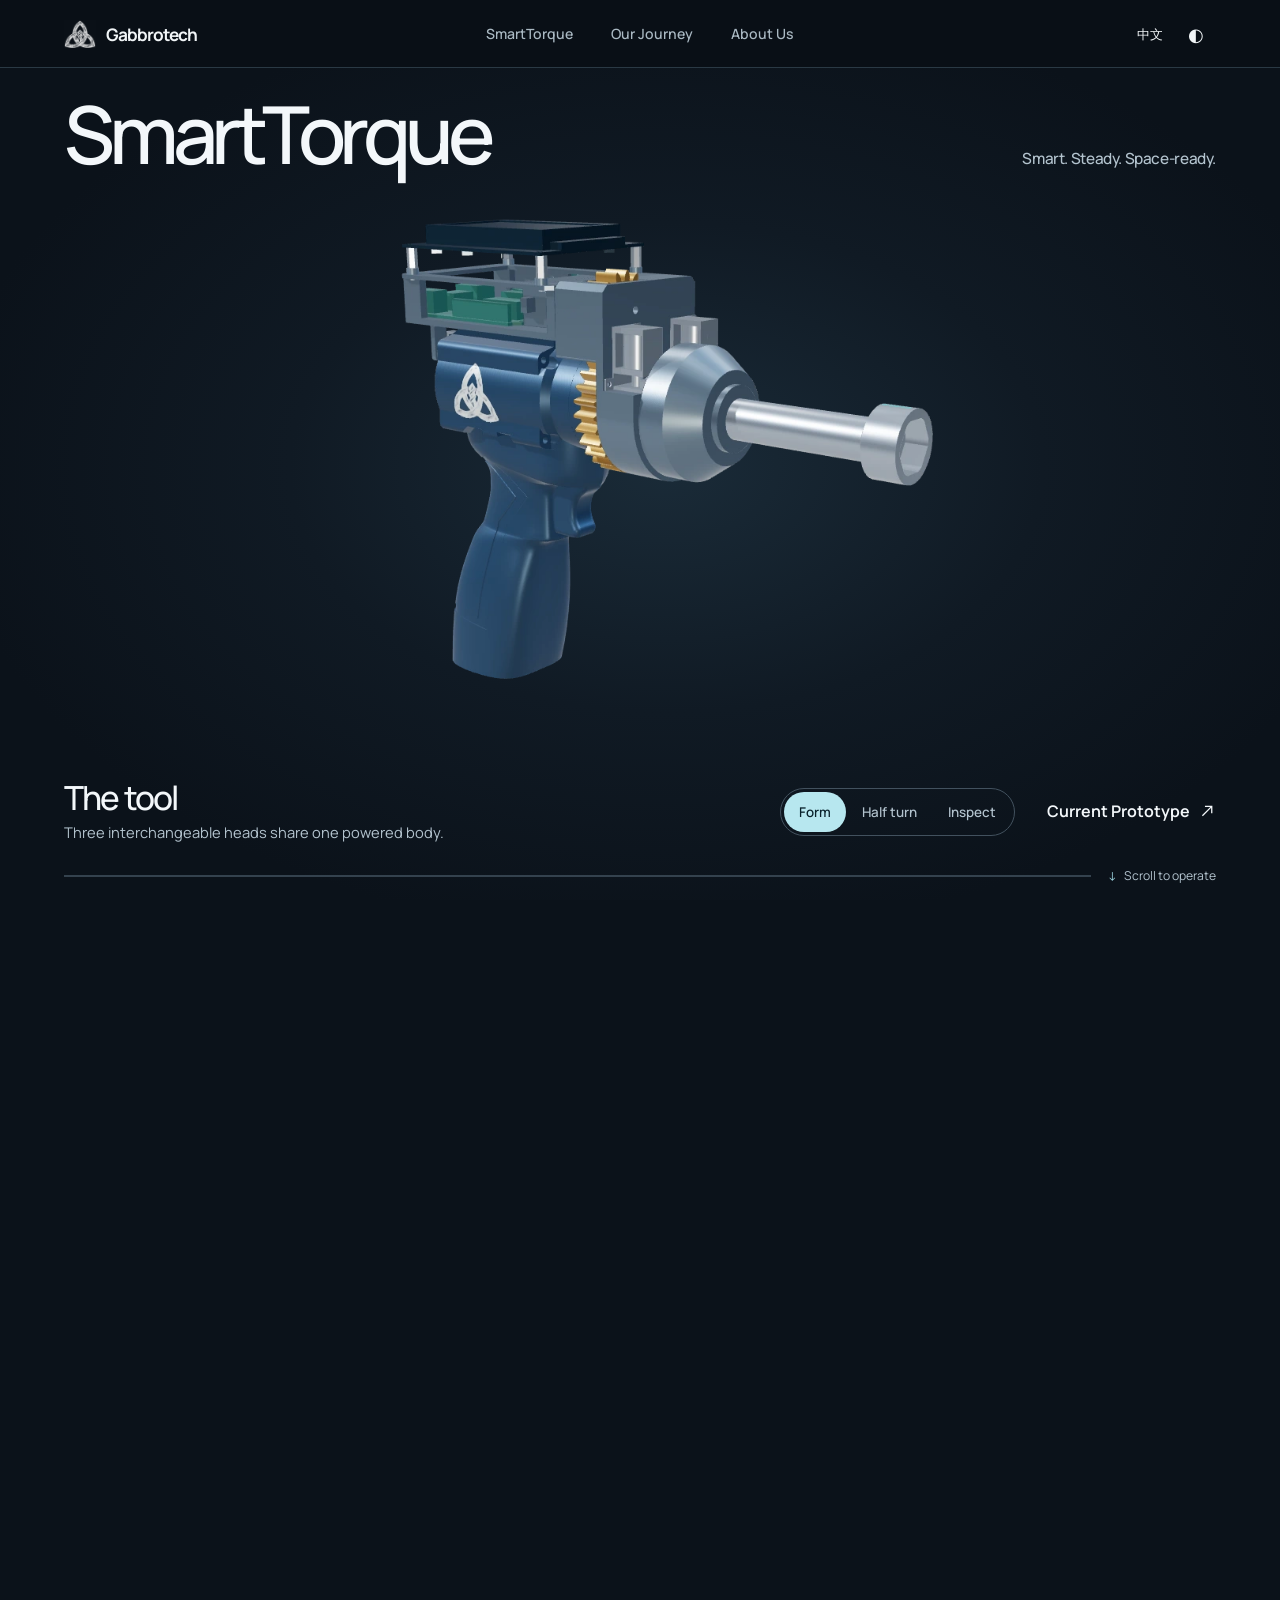
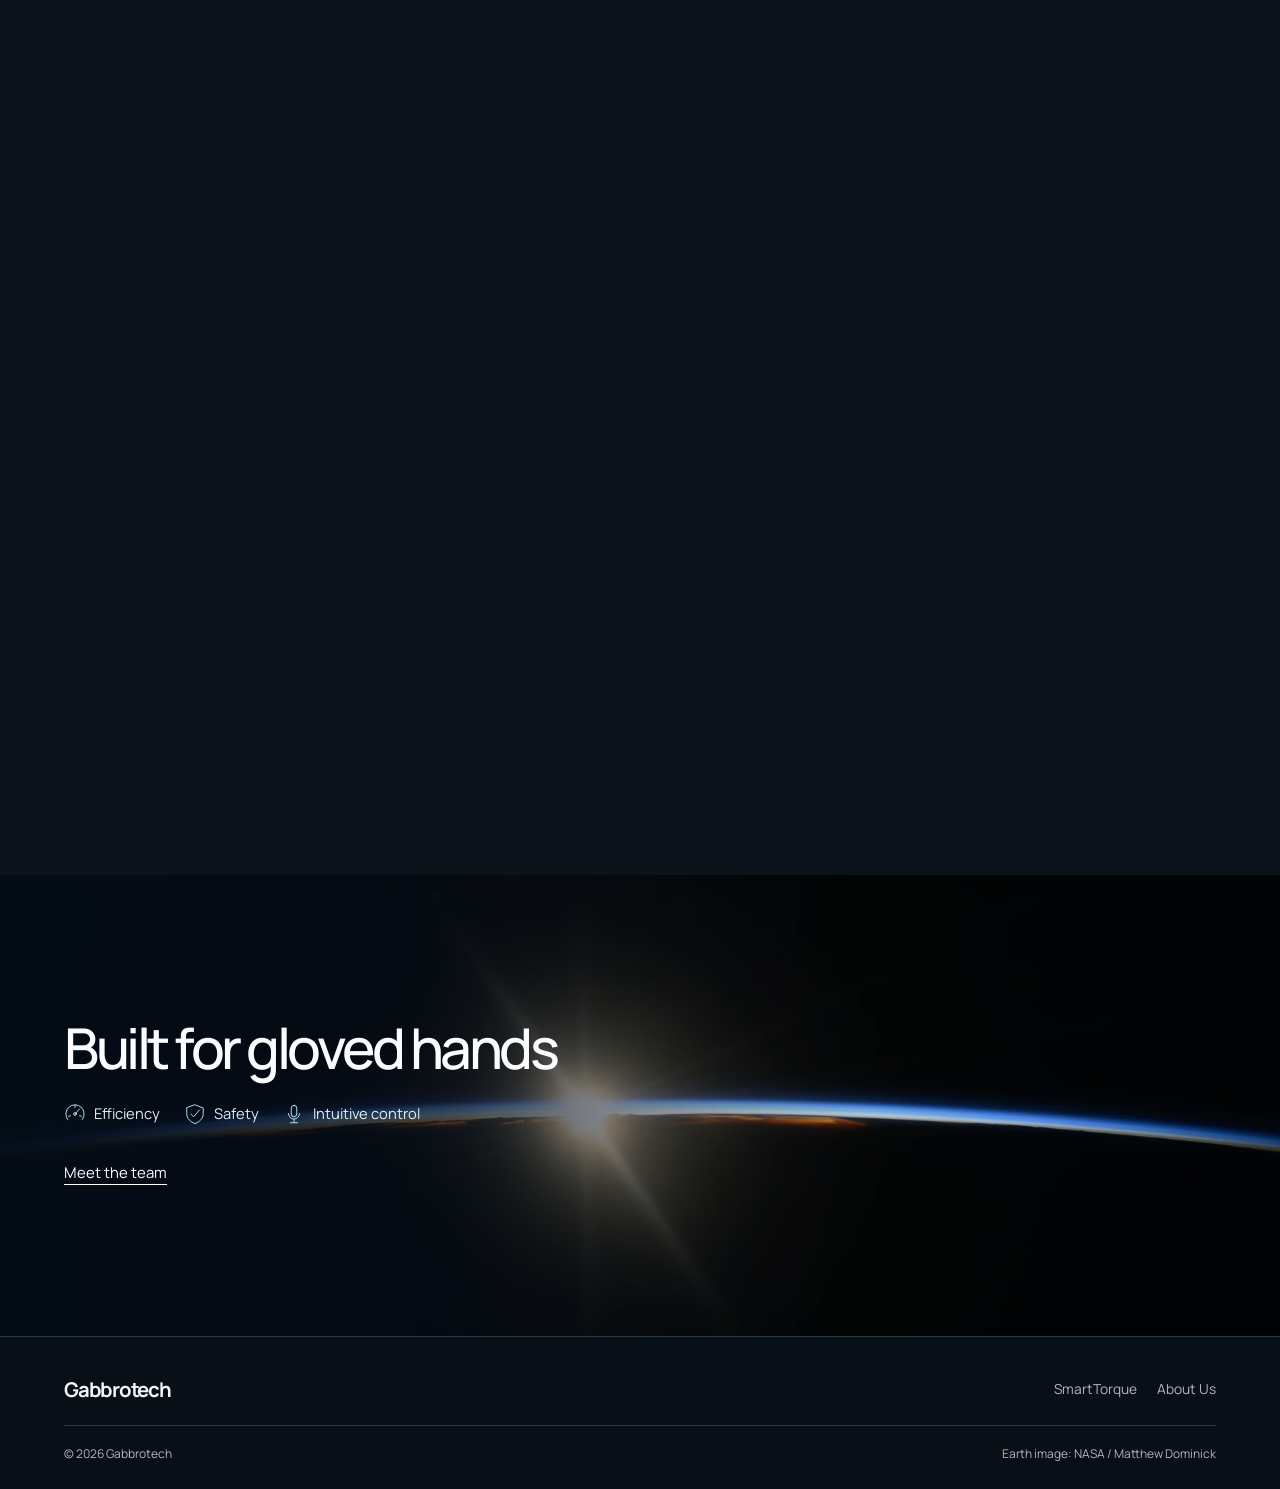
==== commit 47d05ddd: "Release SmartTorque experience, Our Journey, and team portraits" ====
--- a/index.html
+++ b/index.html
@@ -5,7 +5,7 @@
 <figure class="op-figure"><img class="op-frame" src="/assets/scroll-demo/frame-000.webp" fetchpriority="high" width="1440" height="810" alt="SmartTorque with its socket driver fitted" data-i18n-skip><canvas class="op-motion" hidden aria-hidden="true"></canvas></figure>
 <div class="op-console"><div class="op-captions" aria-live="polite"><div class="op-caption" data-caption="0" ><h2  data-i18n-skip data-en="The tool" data-zh="工具全貌">The tool</h2><p  data-i18n-skip data-en="Three interchangeable heads share one powered body." data-zh="三种工作接头，共用一套动力机身。">Three interchangeable heads share one powered body.</p></div><div class="op-caption" data-caption="1" hidden><h2  data-i18n-skip data-en="A controlled half turn" data-zh="紧固半圈">A controlled half turn</h2><p  data-i18n-skip data-en="Set a half turn by voice. Press the trigger to tighten." data-zh="用语音设定半圈，按下扳机紧固螺母。">Set a half turn by voice. Press the trigger to tighten.</p></div><div class="op-caption" data-caption="2" hidden><h2  data-i18n-skip data-en="The mechanism, in 3D" data-zh="查看立体结构">The mechanism, in 3D</h2><p  data-i18n-skip data-en="Rotate the assembly and try each working head." data-zh="拖动查看装配结构，体验三种工作接头。">Rotate the assembly and try each working head.</p></div></div>
 <div class="op-navigation"><div class="op-steps" role="group" aria-label="Demonstration stages"><button type="button" data-step="0" aria-pressed="true"><i aria-hidden="true"></i><span  data-i18n-skip data-en="Form" data-zh="机身">Form</span></button><button type="button" data-step="1" aria-pressed="false"><i aria-hidden="true"></i><span  data-i18n-skip data-en="Half turn" data-zh="半圈紧固">Half turn</span></button><button type="button" data-step="2" aria-pressed="false"><i aria-hidden="true"></i><span  data-i18n-skip data-en="Inspect" data-zh="自由查看">Inspect</span></button></div>
-<a class="op-link" href="/smarttorque/?head=driver&amp;view=operation#explore"><span  data-i18n-skip data-en="Explore in 3D" data-zh="进入 3D 展示">Explore in 3D</span><svg viewBox="0 0 20 20" width="17" height="17" aria-hidden="true" fill="none" stroke="currentColor" stroke-width="1.5"><path d="M4 15 15 4m-8 0h8v8"/></svg></a></div></div>
+<a class="op-link" href="/smarttorque/?head=driver&amp;view=operation#explore"><span data-i18n-skip data-en="Current Prototype" data-zh="当前原型机">Current Prototype</span><svg viewBox="0 0 20 20" width="17" height="17" aria-hidden="true" fill="none" stroke="currentColor" stroke-width="1.5"><path d="M4 15 15 4m-8 0h8v8"/></svg></a></div></div>
 <div class="op-baseline"><div class="op-progress" aria-hidden="true"><b></b></div><span class="op-direction" aria-hidden="true">↓</span><span class=op-instruction data-i18n-skip data-en="Scroll to operate" data-zh="向下滚动，操作工具">Scroll to operate</span></div>
 </div></div></section>
-<section class="mission-field" id="applications" aria-labelledby="mission-title"><img class="orbital-atmosphere" src="/assets/editorial/orbital-horizon.webp" alt="" loading="lazy" decoding="async"><div class="mission-words"><h2 id="mission-title" data-i18n-skip data-en="Built for gloved hands" data-zh="为戴手套的双手而设计">Built for gloved hands</h2><div class="mission-symbols"><div><svg viewbox="0 0 48 48" fill="none" stroke="currentColor" stroke-width="2" stroke-linecap="round" stroke-linejoin="round" aria-hidden="true"><path d="M8 36a20 20 0 1 1 32 0M24 24l10-11M10 29l4-1m20 0 4 1M24 5v5"></path><circle cx="24" cy="24" r="3"></circle></svg><span data-i18n-skip data-en="Efficiency" data-zh="作业效率">Efficiency</span></div><div><svg viewbox="0 0 48 48" fill="none" stroke="currentColor" stroke-width="2" stroke-linecap="round" stroke-linejoin="round" aria-hidden="true"><path d="M24 4 42 11v12c0 11-8 18-18 22C14 41 6 34 6 23V11Z"></path><path d="m15 24 6 6 13-15"></path></svg><span data-i18n-skip data-en="Safety" data-zh="操作安全">Safety</span></div><div><svg viewbox="0 0 48 48" fill="none" stroke="currentColor" stroke-width="2" stroke-linecap="round" stroke-linejoin="round" aria-hidden="true"><rect x="18" y="5" width="12" height="25" rx="6"></rect><path d="M12 23a12 12 0 0 0 24 0M24 35v8m-8 0h16"></path></svg><span data-i18n-skip data-en="Intuitive control" data-zh="直观控制">Intuitive control</span></div></div><a class="action-link" href="/about/"><span data-i18n-skip data-en="Meet the team" data-zh="认识团队">Meet the team</span></a></div></section></main><footer class="site-footer"><div class="studio-footer"><a class="brand" href="/">Gabbrotech</a><div class="footer-links"><a href="/smarttorque/">SmartTorque</a><a href="/about/"><span data-i18n-skip data-en="About Us" data-zh="关于我们">About Us</span></a></div><div class="studio-colophon"><span>© 2026 Gabbrotech</span><a href="https://www.nasa.gov/image-article/sunrise-begins/" rel="noopener" target="_blank"><span data-i18n-skip data-en="Earth image: NASA / Matthew Dominick" data-zh="地球日出摄影 · NASA / Matthew Dominick">Earth image: NASA / Matthew Dominick</span></a></div></div></footer></body></html>+<section class="mission-field" id="applications" aria-labelledby="mission-title"><img class="orbital-atmosphere" src="/assets/editorial/orbital-horizon.webp" alt="" loading="lazy" decoding="async"><div class="mission-words"><h2 id="mission-title" data-i18n-skip data-en="Built for gloved hands" data-zh="为戴手套的双手而设计">Built for gloved hands</h2><div class="mission-symbols"><div><svg viewbox="0 0 48 48" fill="none" stroke="currentColor" stroke-width="2" stroke-linecap="round" stroke-linejoin="round" aria-hidden="true"><path d="M8 36a20 20 0 1 1 32 0M24 24l10-11M10 29l4-1m20 0 4 1M24 5v5"></path><circle cx="24" cy="24" r="3"></circle></svg><span data-i18n-skip data-en="Efficiency" data-zh="作业效率">Efficiency</span></div><div><svg viewbox="0 0 48 48" fill="none" stroke="currentColor" stroke-width="2" stroke-linecap="round" stroke-linejoin="round" aria-hidden="true"><path d="M24 4 42 11v12c0 11-8 18-18 22C14 41 6 34 6 23V11Z"></path><path d="m15 24 6 6 13-15"></path></svg><span data-i18n-skip data-en="Safety" data-zh="操作安全">Safety</span></div><div><svg viewbox="0 0 48 48" fill="none" stroke="currentColor" stroke-width="2" stroke-linecap="round" stroke-linejoin="round" aria-hidden="true"><rect x="18" y="5" width="12" height="25" rx="6"></rect><path d="M12 23a12 12 0 0 0 24 0M24 35v8m-8 0h16"></path></svg><span data-i18n-skip data-en="Intuitive control" data-zh="直观控制">Intuitive control</span></div></div><a class="action-link" href="/about/"><span data-i18n-skip data-en="Meet the team" data-zh="认识团队">Meet the team</span></a></div></section></main><footer class="site-footer"><div class="studio-footer"><a class="brand" href="/">Gabbrotech</a><div class="footer-links"><a href="/smarttorque/">SmartTorque</a><a href="/about/"><span data-i18n-skip data-en="About Us" data-zh="关于我们">About Us</span></a></div><div class="studio-colophon"><span>© 2026 Gabbrotech</span><a href="https://www.nasa.gov/image-article/sunrise-begins/" rel="noopener" target="_blank"><span data-i18n-skip data-en="Earth image: NASA / Matthew Dominick" data-zh="地球日出摄影 · NASA / Matthew Dominick">Earth image: NASA / Matthew Dominick</span></a></div></div></footer></body></html>
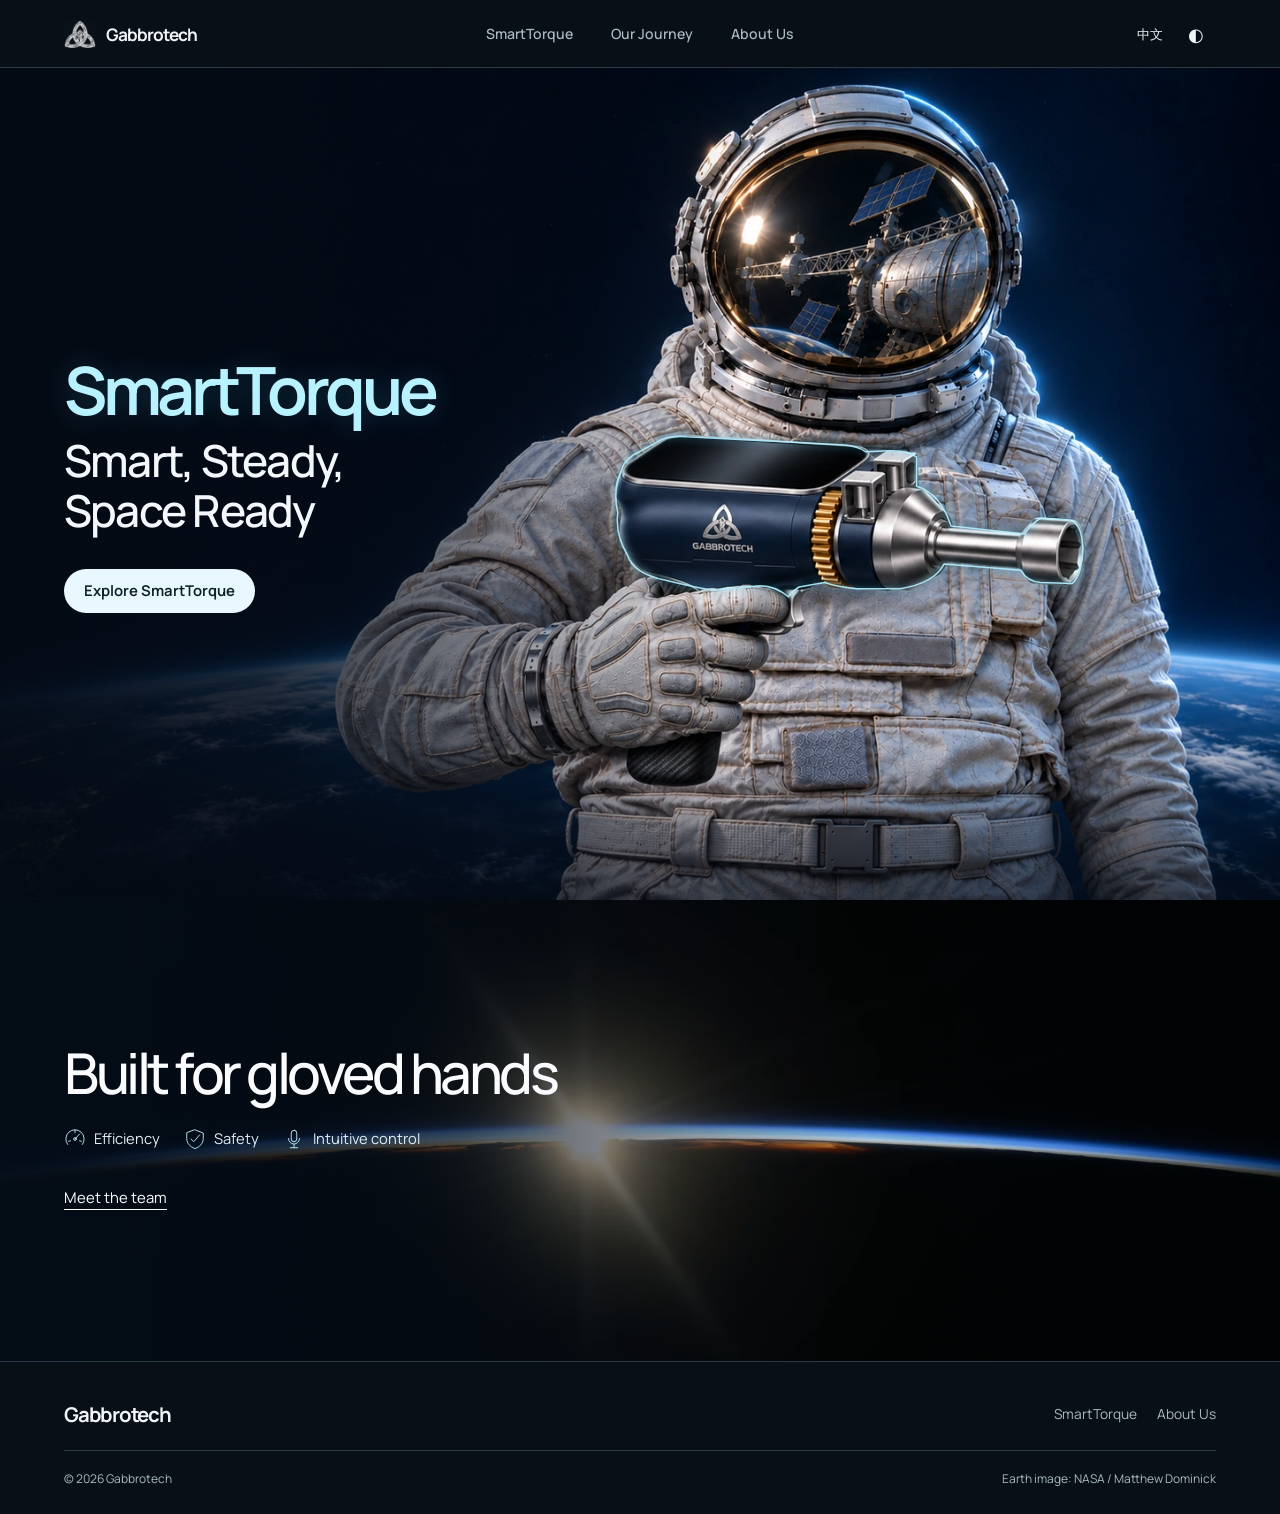
==== commit 2dca6af3: "Restore astronaut homepage and publish task-head renders" ====
--- a/index.html
+++ b/index.html
@@ -1,11 +1,21 @@
 <!doctype html>
-<html lang="en"><head><meta charset="utf-8"><script>try{document.documentElement.dataset.theme=localStorage.getItem("gabbrotech-theme")||"dark"}catch{}</script><link rel="preload" as="font" type="font/woff2" href="/assets/manrope-latin.woff2" crossorigin><meta name="viewport" content="width=device-width,initial-scale=1"><meta name="theme-color" content="#071017"><title>Gabbrotech — Intelligent Tools for the Work Beyond</title><meta name="description" content="Gabbrotech develops intelligent, modular hardware concepts for demanding EVA operations. Explore SmartTorque, a multifunction handheld tool platform."><link rel="icon" type="image/svg+xml" href="data:image/svg+xml,%3Csvg%20xmlns='http://www.w3.org/2000/svg'%20viewBox='0%200%2064%2064'%3E%3Crect%20width='64'%20height='64'%20fill='%23071017'/%3E%3Cpath%20d='M49%2017H22L14%2025v22h28l8-8V31H32v8h9v1H23V25h26z'%20fill='%2372e3f4'/%3E%3C/svg%3E"><link rel="stylesheet" href="/assets/site.css?v=studio1"><script defer src="/assets/site.js?v=studio1"></script><link rel="stylesheet" href="/assets/editorial.css"><script defer src="/assets/editorial.js?v=operation1"></script><link rel="stylesheet" href="/assets/studio.css?v=studio1"><link rel="stylesheet" href="/assets/operation.css?v=1"><link rel="preload" as="image" href="/assets/scroll-demo/frame-000.webp" fetchpriority="high"><script defer src="/assets/scroll-operation.js?v=1"></script></head><body class="home-experience"><a class="skip" href="#main">Skip to content</a><header class="site-header"><div class="wrap nav"><a class="brand" href="/" aria-label="Gabbrotech home"><span class="brand-mark" aria-hidden="true"><img src="/assets/gabbrotech-symbol.webp" alt=""></span>Gabbrotech</a><nav class="nav-links" id="navigation" aria-label="Main navigation"><a href="/smarttorque/" data-i18n-skip data-en="SmartTorque" data-zh="SmartTorque">SmartTorque</a><a href="/journey/" data-i18n-skip data-en="Our Journey" data-zh="探索历程">Our Journey</a><a href="/about/" data-i18n-skip data-en="About Us" data-zh="关于我们">About Us</a></nav><div class="nav-actions"><div class="display-controls"><button class="display-toggle language-toggle" type="button" data-ui="language" aria-label="Switch to Chinese">中文</button><button class="display-toggle theme-toggle" type="button" data-ui="theme" aria-label="Switch to light mode" title="Theme">◐</button></div><button class="menu-toggle" type="button" aria-label="Toggle navigation" aria-controls="navigation" aria-expanded="false">☰</button></div></div></header><main id="main"><section id="about" class="operation-story" aria-labelledby="operation-title">
-<div class="op-sticky"><div class="op-shell">
-<header class="op-heading"><h1 id="operation-title" data-i18n-skip>SmartTorque</h1><p class="company-slogan" lang="en" data-i18n-skip>Smart. Steady. Space-ready.</p></header>
-<figure class="op-figure"><img class="op-frame" src="/assets/scroll-demo/frame-000.webp" fetchpriority="high" width="1440" height="810" alt="SmartTorque with its socket driver fitted" data-i18n-skip><canvas class="op-motion" hidden aria-hidden="true"></canvas></figure>
-<div class="op-console"><div class="op-captions" aria-live="polite"><div class="op-caption" data-caption="0" ><h2  data-i18n-skip data-en="The tool" data-zh="工具全貌">The tool</h2><p  data-i18n-skip data-en="Three interchangeable heads share one powered body." data-zh="三种工作接头，共用一套动力机身。">Three interchangeable heads share one powered body.</p></div><div class="op-caption" data-caption="1" hidden><h2  data-i18n-skip data-en="A controlled half turn" data-zh="紧固半圈">A controlled half turn</h2><p  data-i18n-skip data-en="Set a half turn by voice. Press the trigger to tighten." data-zh="用语音设定半圈，按下扳机紧固螺母。">Set a half turn by voice. Press the trigger to tighten.</p></div><div class="op-caption" data-caption="2" hidden><h2  data-i18n-skip data-en="The mechanism, in 3D" data-zh="查看立体结构">The mechanism, in 3D</h2><p  data-i18n-skip data-en="Rotate the assembly and try each working head." data-zh="拖动查看装配结构，体验三种工作接头。">Rotate the assembly and try each working head.</p></div></div>
-<div class="op-navigation"><div class="op-steps" role="group" aria-label="Demonstration stages"><button type="button" data-step="0" aria-pressed="true"><i aria-hidden="true"></i><span  data-i18n-skip data-en="Form" data-zh="机身">Form</span></button><button type="button" data-step="1" aria-pressed="false"><i aria-hidden="true"></i><span  data-i18n-skip data-en="Half turn" data-zh="半圈紧固">Half turn</span></button><button type="button" data-step="2" aria-pressed="false"><i aria-hidden="true"></i><span  data-i18n-skip data-en="Inspect" data-zh="自由查看">Inspect</span></button></div>
-<a class="op-link" href="/smarttorque/?head=driver&amp;view=operation#explore"><span data-i18n-skip data-en="Current Prototype" data-zh="当前原型机">Current Prototype</span><svg viewBox="0 0 20 20" width="17" height="17" aria-hidden="true" fill="none" stroke="currentColor" stroke-width="1.5"><path d="M4 15 15 4m-8 0h8v8"/></svg></a></div></div>
-<div class="op-baseline"><div class="op-progress" aria-hidden="true"><b></b></div><span class="op-direction" aria-hidden="true">↓</span><span class=op-instruction data-i18n-skip data-en="Scroll to operate" data-zh="向下滚动，操作工具">Scroll to operate</span></div>
-</div></div></section>
+<html lang="en"><head><meta charset="utf-8"><script>try{document.documentElement.dataset.theme=localStorage.getItem("gabbrotech-theme")||"dark"}catch{}</script><link rel="preload" as="font" type="font/woff2" href="/assets/manrope-latin.woff2" crossorigin><meta name="viewport" content="width=device-width,initial-scale=1"><meta name="theme-color" content="#071017"><title>Gabbrotech — Intelligent Tools for the Work Beyond</title><meta name="description" content="Gabbrotech develops intelligent, modular hardware concepts for demanding EVA operations. Explore SmartTorque, a multifunction handheld tool platform."><link rel="icon" type="image/svg+xml" href="data:image/svg+xml,%3Csvg%20xmlns='http://www.w3.org/2000/svg'%20viewBox='0%200%2064%2064'%3E%3Crect%20width='64'%20height='64'%20fill='%23071017'/%3E%3Cpath%20d='M49%2017H22L14%2025v22h28l8-8V31H32v8h9v1H23V25h26z'%20fill='%2372e3f4'/%3E%3C/svg%3E"><link rel="stylesheet" href="/assets/site.css?v=studio1"><script defer src="/assets/site.js?v=studio1"></script><link rel="stylesheet" href="/assets/editorial.css"><script defer src="/assets/editorial.js?v=operation1"></script><link rel="stylesheet" href="/assets/studio.css?v=studio1"><link rel="stylesheet" href="/assets/home-hero.css?v=30cfd6b36ae5"></head><body class="home-experience"><a class="skip" href="#main">Skip to content</a><header class="site-header"><div class="wrap nav"><a class="brand" href="/" aria-label="Gabbrotech home"><span class="brand-mark" aria-hidden="true"><img src="/assets/gabbrotech-symbol.webp" alt=""></span>Gabbrotech</a><nav class="nav-links" id="navigation" aria-label="Main navigation"><a href="/smarttorque/" data-i18n-skip data-en="SmartTorque" data-zh="SmartTorque">SmartTorque</a><a href="/journey/" data-i18n-skip data-en="Our Journey" data-zh="探索历程">Our Journey</a><a href="/about/" data-i18n-skip data-en="About Us" data-zh="关于我们">About Us</a></nav><div class="nav-actions"><div class="display-controls"><button class="display-toggle language-toggle" type="button" data-ui="language" aria-label="Switch to Chinese">中文</button><button class="display-toggle theme-toggle" type="button" data-ui="theme" aria-label="Switch to light mode" title="Theme">◐</button></div><button class="menu-toggle" type="button" aria-label="Toggle navigation" aria-controls="navigation" aria-expanded="false">☰</button></div></div></header><main id="main"><section id="about" class="home-hero" aria-labelledby="home-hero-title">
+  <div class="home-hero-art">
+    <picture>
+      <source media="(max-aspect-ratio: 11/10)" srcset="/assets/editorial/smarttorque-hero-portrait.webp 1024w, /assets/editorial/smarttorque-hero-portrait-hd.webp 2048w" sizes="max(100vw, 67svh)">
+      <img src="/assets/editorial/smarttorque-hero-wide.webp" srcset="/assets/editorial/smarttorque-hero-wide.webp 1672w, /assets/editorial/smarttorque-hero-wide-hd.webp 3344w" sizes="max(100vw, 178svh)" width="1672" height="941" fetchpriority="high" alt="Astronaut holding SmartTorque above Earth">
+    </picture>
+    <svg class="home-hero-outline home-hero-outline--wide" viewBox="0 0 1672 941" preserveAspectRatio="xMaxYMid slice" aria-hidden="true">
+      <path d="M927 456 Q928 447 940 438 L966 424 Q978 415 1001 417 L1175 426 Q1195 427 1203 434 L1231 433 Q1249 432 1261 440 L1261 473 Q1288 481 1300 518 L1383 527 Q1392 514 1402 509 L1431 511 Q1448 512 1449 543 Q1448 574 1437 583 L1401 582 Q1386 581 1379 568 L1292 561 Q1281 583 1242 589 L1193 589 Q1171 587 1157 582 L1128 587 Q1119 593 1116 598 Q1099 584 1080 586 L1031 591 Q1000 585 976 579 Q941 572 934 551 Q920 528 923 503 Q917 477 927 456Z"/>
+    </svg>
+    <svg class="home-hero-outline home-hero-outline--portrait" viewBox="0 0 1024 1536" preserveAspectRatio="xMaxYMid slice" aria-hidden="true">
+      <path d="M305 780 Q298 764 315 748 L357 732 Q369 728 387 728 L578 732 Q598 733 609 741 L624 751 L646 752 Q662 754 663 764 L663 791 Q700 802 723 840 L835 848 L854 829 L895 828 Q917 829 921 864 Q919 904 907 911 L858 909 Q848 907 836 890 L722 883 Q710 911 666 924 L581 920 Q564 923 547 926 L535 925 Q524 927 519 936 Q493 931 471 937 L438 942 Q404 919 370 908 L337 899 Q318 892 309 869 Q300 848 303 834 Q297 808 305 780Z"/>
+    </svg>
+  </div>
+  <div class="home-hero-copy">
+    <h1 id="home-hero-title" data-i18n-skip>SmartTorque</h1>
+    <p class="home-hero-slogan" lang="en" data-i18n-skip><span>Smart, Steady,</span> <span>Space Ready</span></p>
+    <a class="home-hero-link" href="/smarttorque/" data-i18n-skip data-en="Explore SmartTorque" data-zh="探索 SmartTorque">Explore SmartTorque</a>
+  </div>
+</section>
 <section class="mission-field" id="applications" aria-labelledby="mission-title"><img class="orbital-atmosphere" src="/assets/editorial/orbital-horizon.webp" alt="" loading="lazy" decoding="async"><div class="mission-words"><h2 id="mission-title" data-i18n-skip data-en="Built for gloved hands" data-zh="为戴手套的双手而设计">Built for gloved hands</h2><div class="mission-symbols"><div><svg viewbox="0 0 48 48" fill="none" stroke="currentColor" stroke-width="2" stroke-linecap="round" stroke-linejoin="round" aria-hidden="true"><path d="M8 36a20 20 0 1 1 32 0M24 24l10-11M10 29l4-1m20 0 4 1M24 5v5"></path><circle cx="24" cy="24" r="3"></circle></svg><span data-i18n-skip data-en="Efficiency" data-zh="作业效率">Efficiency</span></div><div><svg viewbox="0 0 48 48" fill="none" stroke="currentColor" stroke-width="2" stroke-linecap="round" stroke-linejoin="round" aria-hidden="true"><path d="M24 4 42 11v12c0 11-8 18-18 22C14 41 6 34 6 23V11Z"></path><path d="m15 24 6 6 13-15"></path></svg><span data-i18n-skip data-en="Safety" data-zh="操作安全">Safety</span></div><div><svg viewbox="0 0 48 48" fill="none" stroke="currentColor" stroke-width="2" stroke-linecap="round" stroke-linejoin="round" aria-hidden="true"><rect x="18" y="5" width="12" height="25" rx="6"></rect><path d="M12 23a12 12 0 0 0 24 0M24 35v8m-8 0h16"></path></svg><span data-i18n-skip data-en="Intuitive control" data-zh="直观控制">Intuitive control</span></div></div><a class="action-link" href="/about/"><span data-i18n-skip data-en="Meet the team" data-zh="认识团队">Meet the team</span></a></div></section></main><footer class="site-footer"><div class="studio-footer"><a class="brand" href="/">Gabbrotech</a><div class="footer-links"><a href="/smarttorque/">SmartTorque</a><a href="/about/"><span data-i18n-skip data-en="About Us" data-zh="关于我们">About Us</span></a></div><div class="studio-colophon"><span>© 2026 Gabbrotech</span><a href="https://www.nasa.gov/image-article/sunrise-begins/" rel="noopener" target="_blank"><span data-i18n-skip data-en="Earth image: NASA / Matthew Dominick" data-zh="地球日出摄影 · NASA / Matthew Dominick">Earth image: NASA / Matthew Dominick</span></a></div></div></footer></body></html>
--- a/assets/home-hero.css
+++ b/assets/home-hero.css
@@ -0,0 +1,86 @@
+.home-hero {
+  position: relative;
+  isolation: isolate;
+  display: grid;
+  align-items: center;
+  min-height: max(440px, calc(100svh - var(--header-height)));
+  overflow: hidden;
+  color: #f4f8fc;
+  background: #050b15;
+}
+
+.home-hero-art,
+.home-hero-art > picture,
+.home-hero-art img,
+.home-hero-outline,
+.home-hero-art::after {
+  position: absolute;
+  inset: 0;
+  width: 100%;
+  height: 100%;
+}
+.home-hero-art { z-index: -1; pointer-events: none; }
+.home-hero-art img { display: block; object-fit: cover; object-position: right center; }
+.home-hero-art::after {
+  content: "";
+  background: linear-gradient(90deg, #050b15f0 0%, #050b15d1 21%, #050b1582 37%, transparent 57%),
+    linear-gradient(0deg, #050b15ad, transparent 18%);
+}
+.home-hero-outline {
+  z-index: 1;
+  fill: none;
+  stroke: #b1efff;
+  stroke-width: 1.55;
+  opacity: .92;
+  filter: drop-shadow(0 0 4px #38bce8);
+}
+.home-hero-outline path { vector-effect: non-scaling-stroke; stroke-linejoin: round; stroke-linecap: round; }
+.home-hero-outline--portrait { display: none; }
+
+.home-hero-copy {
+  width: min(calc(100% - 2 * var(--gutter)), 1730px);
+  margin-inline: auto;
+  padding-block: 54px;
+}
+.home-hero-copy h1 {
+  margin: 0 0 12px;
+  color: #b9f2ff;
+  font: 650 clamp(2.7rem, 5.2vw, 6rem)/1.05 var(--display);
+  letter-spacing: -.065em;
+  text-shadow: 0 0 28px #52cfff35;
+}
+.home-hero-slogan {
+  margin: 0;
+  font: 550 clamp(1.55rem, 3.45vw, 4rem)/1.12 var(--display);
+  letter-spacing: -.04em;
+}
+.home-hero-slogan span { display: block; }
+.home-hero-copy .home-hero-link {
+  display: inline-flex;
+  align-items: center;
+  justify-content: center;
+  min-height: 44px;
+  margin-top: clamp(20px, 3vw, 34px);
+  border-radius: 100px;
+  padding: 9px 20px;
+  background: #e9f8ff;
+  color: #10202b;
+  font-size: .93rem;
+  font-weight: 650;
+  text-decoration: none;
+}
+.home-hero-copy .home-hero-link:hover { background: #b9f2ff; }
+.home-hero-copy .home-hero-link:focus-visible { outline: 2px solid #b9f2ff; outline-offset: 5px; }
+
+@media (max-aspect-ratio: 11/10) {
+  .home-hero { align-items: end; }
+  .home-hero-art::after {
+    background: linear-gradient(0deg, #050b15 0%, #050b15e8 14%, #050b1580 30%, transparent 48%);
+  }
+  .home-hero-outline--wide { display: none; }
+  .home-hero-outline--portrait { display: block; }
+  .home-hero-copy { padding-block: 24px clamp(30px, 6svh, 70px); }
+  .home-hero-copy h1 { margin-bottom: 8px; font-size: clamp(2.35rem, 9vw, 4.7rem); }
+  .home-hero-slogan { font-size: clamp(1.3rem, 5.5vw, 2.7rem); }
+  .home-hero-copy .home-hero-link { margin-top: 16px; }
+}
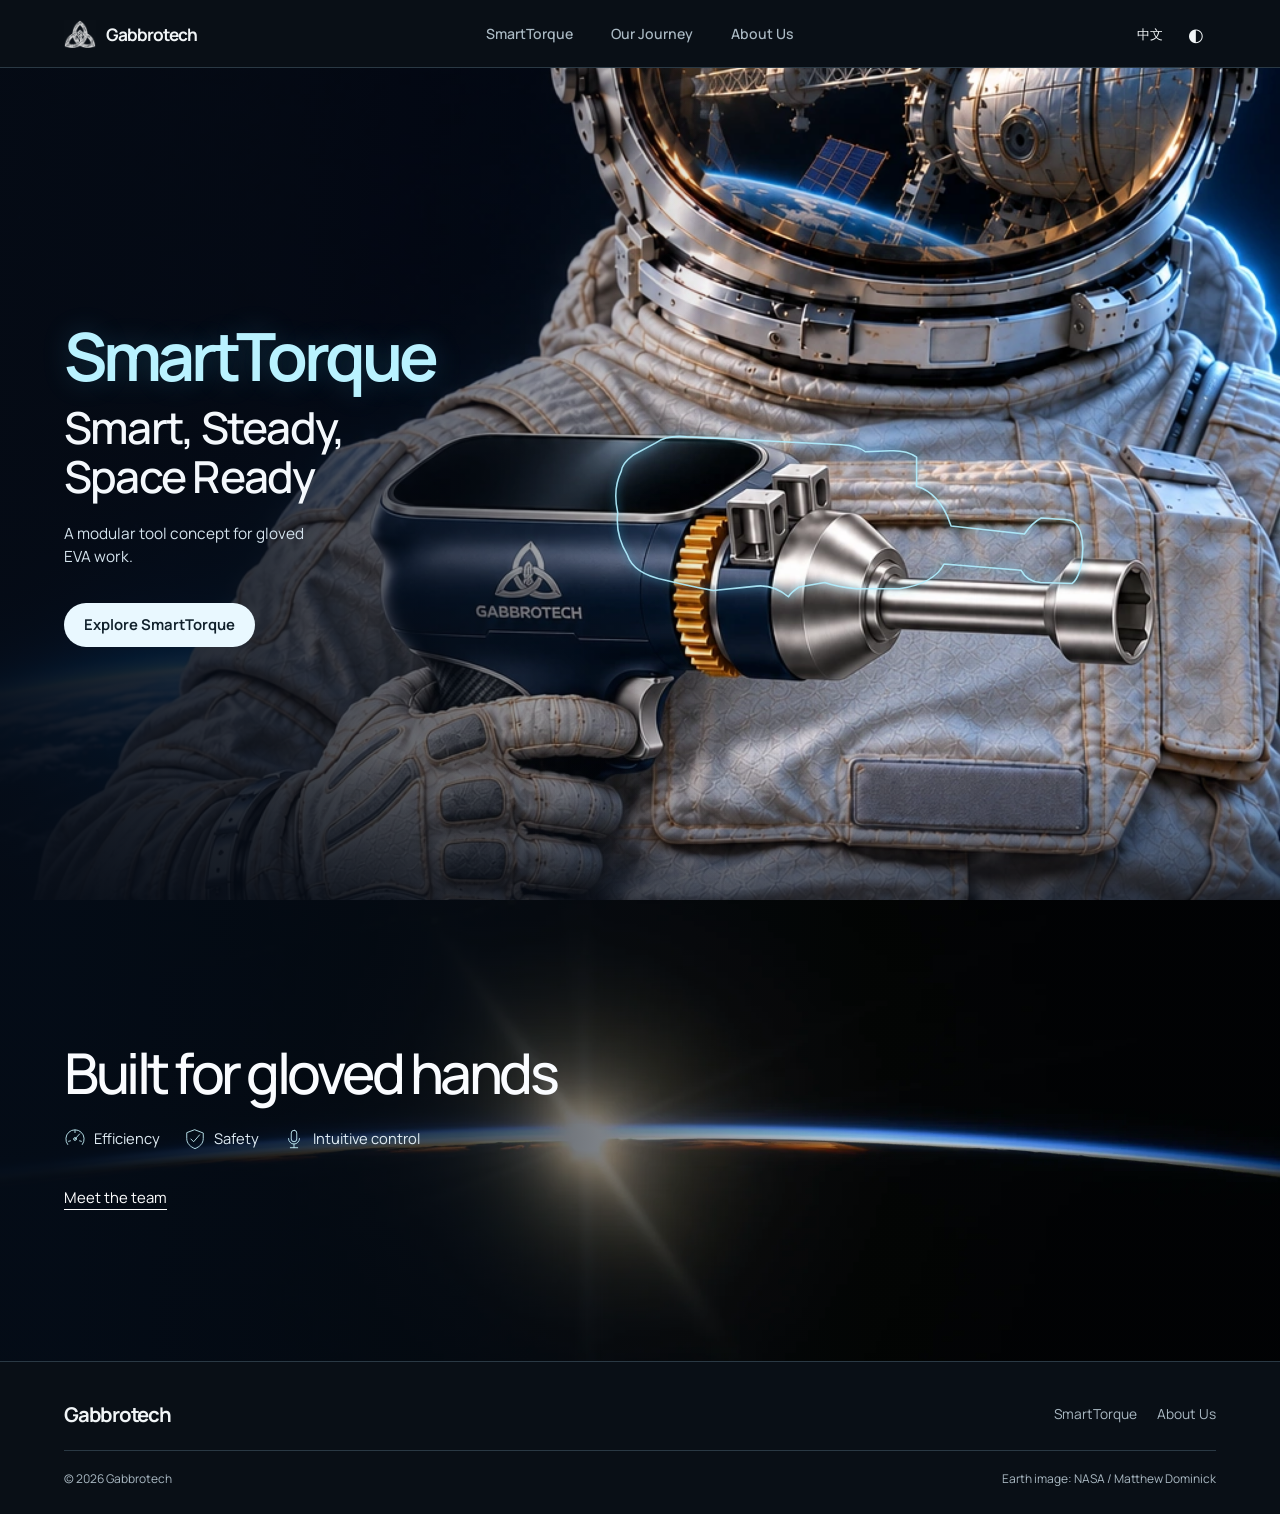
==== commit 7dc810ef: "Refine SmartTorque pacing and continuous CAD transitions" ====
--- a/index.html
+++ b/index.html
@@ -1,5 +1,5 @@
 <!doctype html>
-<html lang="en"><head><meta charset="utf-8"><script>try{document.documentElement.dataset.theme=localStorage.getItem("gabbrotech-theme")||"dark"}catch{}</script><link rel="preload" as="font" type="font/woff2" href="/assets/manrope-latin.woff2" crossorigin><meta name="viewport" content="width=device-width,initial-scale=1"><meta name="theme-color" content="#071017"><title>Gabbrotech — Intelligent Tools for the Work Beyond</title><meta name="description" content="Gabbrotech develops intelligent, modular hardware concepts for demanding EVA operations. Explore SmartTorque, a multifunction handheld tool platform."><link rel="icon" type="image/svg+xml" href="data:image/svg+xml,%3Csvg%20xmlns='http://www.w3.org/2000/svg'%20viewBox='0%200%2064%2064'%3E%3Crect%20width='64'%20height='64'%20fill='%23071017'/%3E%3Cpath%20d='M49%2017H22L14%2025v22h28l8-8V31H32v8h9v1H23V25h26z'%20fill='%2372e3f4'/%3E%3C/svg%3E"><link rel="stylesheet" href="/assets/site.css?v=studio1"><script defer src="/assets/site.js?v=studio1"></script><link rel="stylesheet" href="/assets/editorial.css"><script defer src="/assets/editorial.js?v=operation1"></script><link rel="stylesheet" href="/assets/studio.css?v=studio1"><link rel="stylesheet" href="/assets/home-hero.css?v=30cfd6b36ae5"></head><body class="home-experience"><a class="skip" href="#main">Skip to content</a><header class="site-header"><div class="wrap nav"><a class="brand" href="/" aria-label="Gabbrotech home"><span class="brand-mark" aria-hidden="true"><img src="/assets/gabbrotech-symbol.webp" alt=""></span>Gabbrotech</a><nav class="nav-links" id="navigation" aria-label="Main navigation"><a href="/smarttorque/" data-i18n-skip data-en="SmartTorque" data-zh="SmartTorque">SmartTorque</a><a href="/journey/" data-i18n-skip data-en="Our Journey" data-zh="探索历程">Our Journey</a><a href="/about/" data-i18n-skip data-en="About Us" data-zh="关于我们">About Us</a></nav><div class="nav-actions"><div class="display-controls"><button class="display-toggle language-toggle" type="button" data-ui="language" aria-label="Switch to Chinese">中文</button><button class="display-toggle theme-toggle" type="button" data-ui="theme" aria-label="Switch to light mode" title="Theme">◐</button></div><button class="menu-toggle" type="button" aria-label="Toggle navigation" aria-controls="navigation" aria-expanded="false">☰</button></div></div></header><main id="main"><section id="about" class="home-hero" aria-labelledby="home-hero-title">
+<html lang="en"><head><meta charset="utf-8"><script>try{document.documentElement.dataset.theme=localStorage.getItem("gabbrotech-theme")||"dark"}catch{}</script><link rel="preload" as="font" type="font/woff2" href="/assets/manrope-latin.woff2" crossorigin><meta name="viewport" content="width=device-width,initial-scale=1"><meta name="theme-color" content="#071017"><title>Gabbrotech — Intelligent Tools for the Work Beyond</title><meta name="description" content="Gabbrotech develops intelligent, modular hardware concepts for demanding EVA operations. Explore SmartTorque, a multifunction handheld tool platform."><link rel="icon" type="image/svg+xml" href="data:image/svg+xml,%3Csvg%20xmlns='http://www.w3.org/2000/svg'%20viewBox='0%200%2064%2064'%3E%3Crect%20width='64'%20height='64'%20fill='%23071017'/%3E%3Cpath%20d='M49%2017H22L14%2025v22h28l8-8V31H32v8h9v1H23V25h26z'%20fill='%2372e3f4'/%3E%3C/svg%3E"><link rel="stylesheet" href="/assets/site.css?v=studio1"><script defer src="/assets/site.js?v=768c9d5bfb41"></script><link rel="stylesheet" href="/assets/editorial.css"><script defer src="/assets/editorial.js?v=operation1"></script><link rel="stylesheet" href="/assets/studio.css?v=studio1"><link rel="stylesheet" href="/assets/home-hero.css?v=1ce94b05476a"></head><body class="home-experience"><a class="skip" href="#main">Skip to content</a><header class="site-header"><div class="wrap nav"><a class="brand" href="/" aria-label="Gabbrotech home"><span class="brand-mark" aria-hidden="true"><img src="/assets/gabbrotech-symbol.webp" alt=""></span>Gabbrotech</a><nav class="nav-links" id="navigation" aria-label="Main navigation"><a href="/smarttorque/" data-i18n-skip data-en="SmartTorque" data-zh="SmartTorque">SmartTorque</a><a href="/journey/" data-i18n-skip data-en="Our Journey" data-zh="探索历程">Our Journey</a><a href="/about/" data-i18n-skip data-en="About Us" data-zh="关于我们">About Us</a></nav><div class="nav-actions"><div class="display-controls"><button class="display-toggle language-toggle" type="button" data-ui="language" aria-label="Switch to Chinese">中文</button><button class="display-toggle theme-toggle" type="button" data-ui="theme" aria-label="Switch to light mode" title="Theme">◐</button></div><button class="menu-toggle" type="button" aria-label="Toggle navigation" aria-controls="navigation" aria-expanded="false">☰</button></div></div></header><main id="main"><section id="about" class="home-hero" aria-labelledby="home-hero-title">
   <div class="home-hero-art">
     <picture>
       <source media="(max-aspect-ratio: 11/10)" srcset="/assets/editorial/smarttorque-hero-portrait.webp 1024w, /assets/editorial/smarttorque-hero-portrait-hd.webp 2048w" sizes="max(100vw, 67svh)">
@@ -15,6 +15,7 @@
   <div class="home-hero-copy">
     <h1 id="home-hero-title" data-i18n-skip>SmartTorque</h1>
     <p class="home-hero-slogan" lang="en" data-i18n-skip><span>Smart, Steady,</span> <span>Space Ready</span></p>
+    <p class="home-hero-definition" data-i18n-skip data-en="A modular tool concept for gloved EVA work." data-zh="为戴手套的舱外作业设计的模块化工具。">A modular tool concept for gloved EVA work.</p>
     <a class="home-hero-link" href="/smarttorque/" data-i18n-skip data-en="Explore SmartTorque" data-zh="探索 SmartTorque">Explore SmartTorque</a>
   </div>
 </section>
--- a/assets/home-hero.css
+++ b/assets/home-hero.css
@@ -55,6 +55,15 @@
   letter-spacing: -.04em;
 }
 .home-hero-slogan span { display: block; }
+.home-hero-definition {
+  max-width: 29ch;
+  margin: clamp(.7rem,1.7vw,1.35rem) 0 0;
+  color: #d4e3ed;
+  font-size: clamp(.82rem,1.2vw,1.04rem);
+  line-height: 1.48;
+  text-wrap: pretty;
+}
+.home-hero-definition:lang(zh-CN) { max-width: none; }
 .home-hero-copy .home-hero-link {
   display: inline-flex;
   align-items: center;
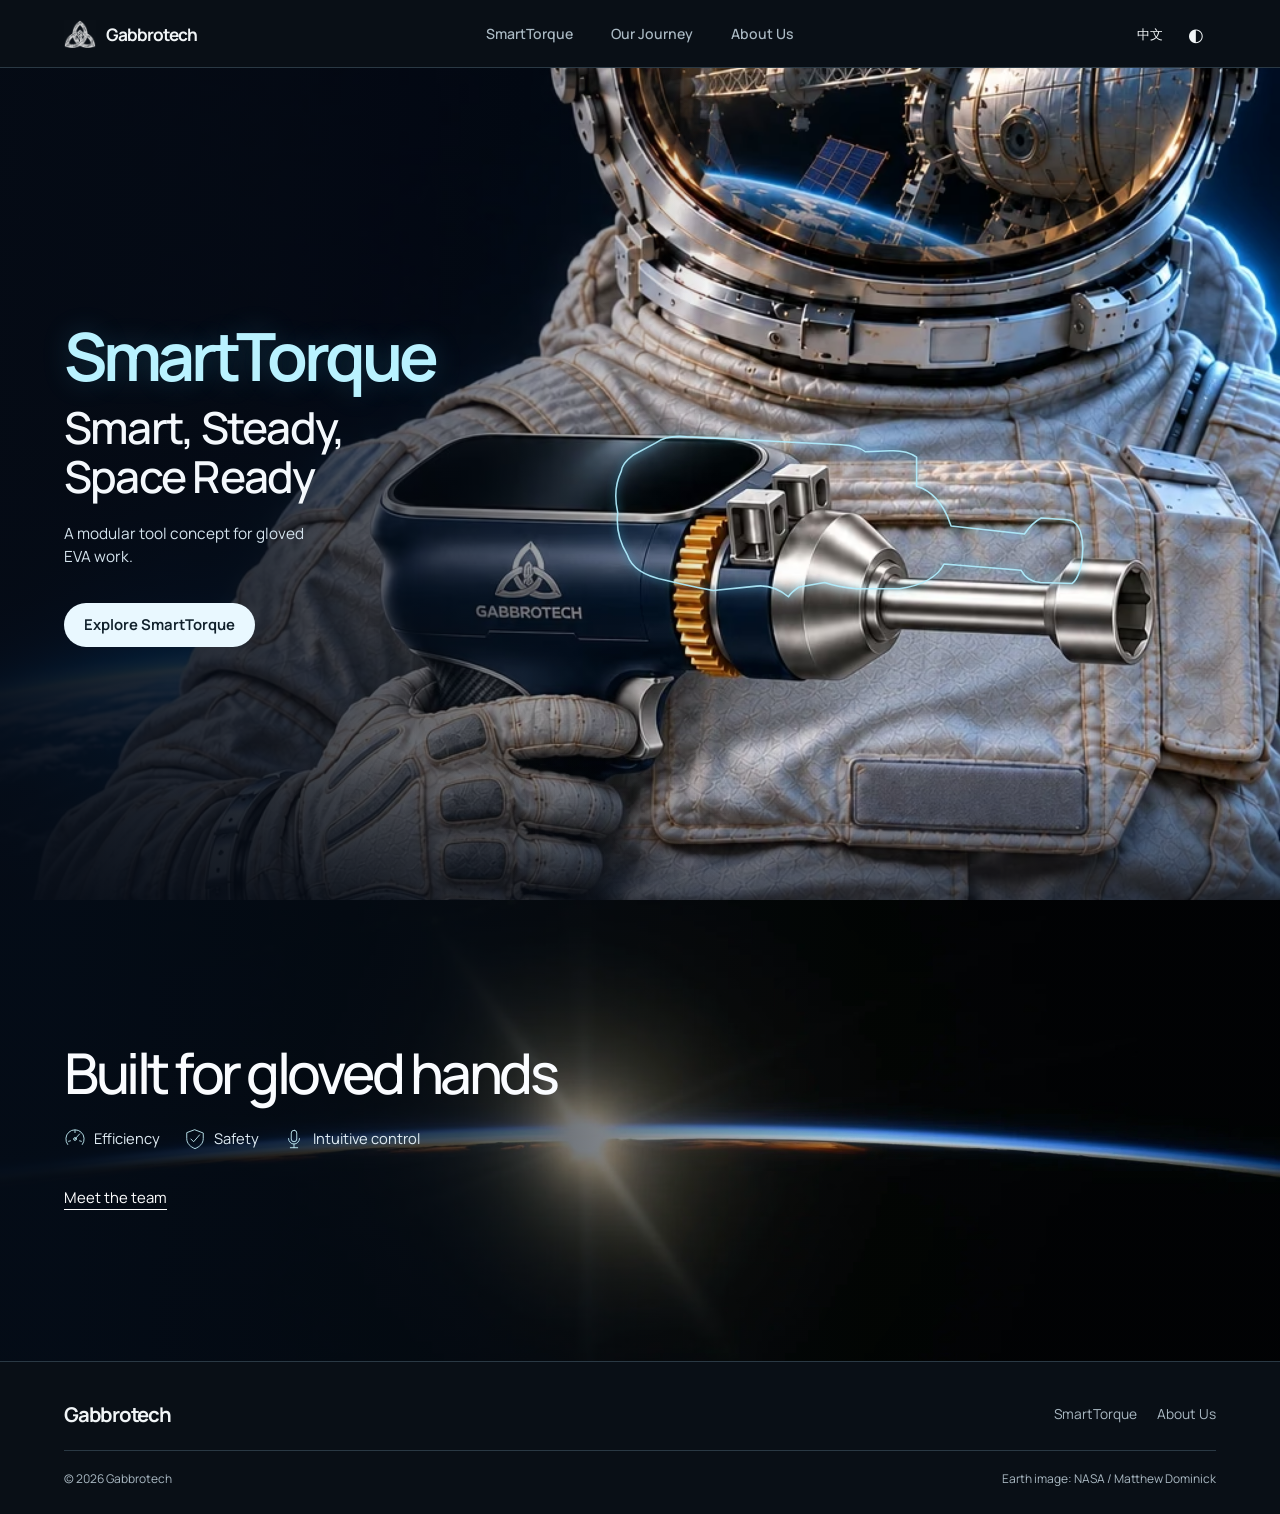
==== commit 1a25e1a9: "Make first-load images and CAD reliable on slow connections" ====
--- a/index.html
+++ b/index.html
@@ -1,8 +1,10 @@
 <!doctype html>
-<html lang="en"><head><meta charset="utf-8"><script>try{document.documentElement.dataset.theme=localStorage.getItem("gabbrotech-theme")||"dark"}catch{}</script><link rel="preload" as="font" type="font/woff2" href="/assets/manrope-latin.woff2" crossorigin><meta name="viewport" content="width=device-width,initial-scale=1"><meta name="theme-color" content="#071017"><title>Gabbrotech — Intelligent Tools for the Work Beyond</title><meta name="description" content="Gabbrotech develops intelligent, modular hardware concepts for demanding EVA operations. Explore SmartTorque, a multifunction handheld tool platform."><link rel="icon" type="image/svg+xml" href="data:image/svg+xml,%3Csvg%20xmlns='http://www.w3.org/2000/svg'%20viewBox='0%200%2064%2064'%3E%3Crect%20width='64'%20height='64'%20fill='%23071017'/%3E%3Cpath%20d='M49%2017H22L14%2025v22h28l8-8V31H32v8h9v1H23V25h26z'%20fill='%2372e3f4'/%3E%3C/svg%3E"><link rel="stylesheet" href="/assets/site.css?v=studio1"><script defer src="/assets/site.js?v=768c9d5bfb41"></script><link rel="stylesheet" href="/assets/editorial.css"><script defer src="/assets/editorial.js?v=operation1"></script><link rel="stylesheet" href="/assets/studio.css?v=studio1"><link rel="stylesheet" href="/assets/home-hero.css?v=1ce94b05476a"></head><body class="home-experience"><a class="skip" href="#main">Skip to content</a><header class="site-header"><div class="wrap nav"><a class="brand" href="/" aria-label="Gabbrotech home"><span class="brand-mark" aria-hidden="true"><img src="/assets/gabbrotech-symbol.webp" alt=""></span>Gabbrotech</a><nav class="nav-links" id="navigation" aria-label="Main navigation"><a href="/smarttorque/" data-i18n-skip data-en="SmartTorque" data-zh="SmartTorque">SmartTorque</a><a href="/journey/" data-i18n-skip data-en="Our Journey" data-zh="探索历程">Our Journey</a><a href="/about/" data-i18n-skip data-en="About Us" data-zh="关于我们">About Us</a></nav><div class="nav-actions"><div class="display-controls"><button class="display-toggle language-toggle" type="button" data-ui="language" aria-label="Switch to Chinese">中文</button><button class="display-toggle theme-toggle" type="button" data-ui="theme" aria-label="Switch to light mode" title="Theme">◐</button></div><button class="menu-toggle" type="button" aria-label="Toggle navigation" aria-controls="navigation" aria-expanded="false">☰</button></div></div></header><main id="main"><section id="about" class="home-hero" aria-labelledby="home-hero-title">
+<html lang="en"><head><meta charset="utf-8"><script defer src="/assets/media-recovery.js?v=ed0d3281b376"></script><script>try{document.documentElement.dataset.theme=localStorage.getItem("gabbrotech-theme")||"dark"}catch{}</script><link rel="preload" as="font" type="font/woff2" href="/assets/manrope-latin.woff2" crossorigin><meta name="viewport" content="width=device-width,initial-scale=1"><meta name="theme-color" content="#071017"><title>Gabbrotech — Intelligent Tools for the Work Beyond</title><meta name="description" content="Gabbrotech develops intelligent, modular hardware concepts for demanding EVA operations. Explore SmartTorque, a multifunction handheld tool platform."><link rel="icon" type="image/svg+xml" href="data:image/svg+xml,%3Csvg%20xmlns='http://www.w3.org/2000/svg'%20viewBox='0%200%2064%2064'%3E%3Crect%20width='64'%20height='64'%20fill='%23071017'/%3E%3Cpath%20d='M49%2017H22L14%2025v22h28l8-8V31H32v8h9v1H23V25h26z'%20fill='%2372e3f4'/%3E%3C/svg%3E"><link rel="stylesheet" href="/assets/site.css?v=studio1"><script defer src="/assets/site.js?v=ebf016eb058d"></script><link rel="stylesheet" href="/assets/editorial.css"><script defer src="/assets/editorial.js?v=operation1"></script><link rel="stylesheet" href="/assets/studio.css?v=studio1"><link rel="stylesheet" href="/assets/home-hero.css?v=1ce94b05476a"></head><body class="home-experience"><a class="skip" href="#main">Skip to content</a><header class="site-header"><div class="wrap nav"><a class="brand" href="/" aria-label="Gabbrotech home"><span class="brand-mark" aria-hidden="true"><img src="/assets/gabbrotech-symbol.webp" alt=""></span>Gabbrotech</a><nav class="nav-links" id="navigation" aria-label="Main navigation"><a href="/smarttorque/" data-i18n-skip data-en="SmartTorque" data-zh="SmartTorque">SmartTorque</a><a href="/journey/" data-i18n-skip data-en="Our Journey" data-zh="探索历程">Our Journey</a><a href="/about/" data-i18n-skip data-en="About Us" data-zh="关于我们">About Us</a></nav><div class="nav-actions"><div class="display-controls"><button class="display-toggle language-toggle" type="button" data-ui="language" aria-label="Switch to Chinese">中文</button><button class="display-toggle theme-toggle" type="button" data-ui="theme" aria-label="Switch to light mode" title="Theme">◐</button></div><button class="menu-toggle" type="button" aria-label="Toggle navigation" aria-controls="navigation" aria-expanded="false">☰</button></div></div></header><main id="main"><section id="about" class="home-hero" aria-labelledby="home-hero-title">
   <div class="home-hero-art">
     <picture>
-      <source media="(max-aspect-ratio: 11/10)" srcset="/assets/editorial/smarttorque-hero-portrait.webp 1024w, /assets/editorial/smarttorque-hero-portrait-hd.webp 2048w" sizes="max(100vw, 67svh)">
+      <source type="image/avif" media="(max-aspect-ratio: 11/10)" srcset="/assets/editorial/smarttorque-hero-portrait.avif 1024w, /assets/editorial/smarttorque-hero-portrait-hd.avif 1440w" sizes="(max-width: 520px) max(100vw, 58svh), max(100vw, 67svh)">
+        <source media="(max-aspect-ratio: 11/10)" srcset="/assets/editorial/smarttorque-hero-portrait.webp 1024w, /assets/editorial/smarttorque-hero-portrait-hd.webp 2048w" sizes="max(100vw, 67svh)">
+        <source type="image/avif" srcset="/assets/editorial/smarttorque-hero-wide.avif 1672w, /assets/editorial/smarttorque-hero-wide-hd.avif 2560w" sizes="max(100vw, 178svh)">
       <img src="/assets/editorial/smarttorque-hero-wide.webp" srcset="/assets/editorial/smarttorque-hero-wide.webp 1672w, /assets/editorial/smarttorque-hero-wide-hd.webp 3344w" sizes="max(100vw, 178svh)" width="1672" height="941" fetchpriority="high" alt="Astronaut holding SmartTorque above Earth">
     </picture>
     <svg class="home-hero-outline home-hero-outline--wide" viewBox="0 0 1672 941" preserveAspectRatio="xMaxYMid slice" aria-hidden="true">
@@ -19,4 +21,4 @@
     <a class="home-hero-link" href="/smarttorque/" data-i18n-skip data-en="Explore SmartTorque" data-zh="探索 SmartTorque">Explore SmartTorque</a>
   </div>
 </section>
-<section class="mission-field" id="applications" aria-labelledby="mission-title"><img class="orbital-atmosphere" src="/assets/editorial/orbital-horizon.webp" alt="" loading="lazy" decoding="async"><div class="mission-words"><h2 id="mission-title" data-i18n-skip data-en="Built for gloved hands" data-zh="为戴手套的双手而设计">Built for gloved hands</h2><div class="mission-symbols"><div><svg viewbox="0 0 48 48" fill="none" stroke="currentColor" stroke-width="2" stroke-linecap="round" stroke-linejoin="round" aria-hidden="true"><path d="M8 36a20 20 0 1 1 32 0M24 24l10-11M10 29l4-1m20 0 4 1M24 5v5"></path><circle cx="24" cy="24" r="3"></circle></svg><span data-i18n-skip data-en="Efficiency" data-zh="作业效率">Efficiency</span></div><div><svg viewbox="0 0 48 48" fill="none" stroke="currentColor" stroke-width="2" stroke-linecap="round" stroke-linejoin="round" aria-hidden="true"><path d="M24 4 42 11v12c0 11-8 18-18 22C14 41 6 34 6 23V11Z"></path><path d="m15 24 6 6 13-15"></path></svg><span data-i18n-skip data-en="Safety" data-zh="操作安全">Safety</span></div><div><svg viewbox="0 0 48 48" fill="none" stroke="currentColor" stroke-width="2" stroke-linecap="round" stroke-linejoin="round" aria-hidden="true"><rect x="18" y="5" width="12" height="25" rx="6"></rect><path d="M12 23a12 12 0 0 0 24 0M24 35v8m-8 0h16"></path></svg><span data-i18n-skip data-en="Intuitive control" data-zh="直观控制">Intuitive control</span></div></div><a class="action-link" href="/about/"><span data-i18n-skip data-en="Meet the team" data-zh="认识团队">Meet the team</span></a></div></section></main><footer class="site-footer"><div class="studio-footer"><a class="brand" href="/">Gabbrotech</a><div class="footer-links"><a href="/smarttorque/">SmartTorque</a><a href="/about/"><span data-i18n-skip data-en="About Us" data-zh="关于我们">About Us</span></a></div><div class="studio-colophon"><span>© 2026 Gabbrotech</span><a href="https://www.nasa.gov/image-article/sunrise-begins/" rel="noopener" target="_blank"><span data-i18n-skip data-en="Earth image: NASA / Matthew Dominick" data-zh="地球日出摄影 · NASA / Matthew Dominick">Earth image: NASA / Matthew Dominick</span></a></div></div></footer></body></html>
+<section class="mission-field" id="applications" aria-labelledby="mission-title"><img class="orbital-atmosphere" src="/assets/editorial/orbital-horizon.avif" alt="" loading="lazy" decoding="async"><div class="mission-words"><h2 id="mission-title" data-i18n-skip data-en="Built for gloved hands" data-zh="为戴手套的双手而设计">Built for gloved hands</h2><div class="mission-symbols"><div><svg viewbox="0 0 48 48" fill="none" stroke="currentColor" stroke-width="2" stroke-linecap="round" stroke-linejoin="round" aria-hidden="true"><path d="M8 36a20 20 0 1 1 32 0M24 24l10-11M10 29l4-1m20 0 4 1M24 5v5"></path><circle cx="24" cy="24" r="3"></circle></svg><span data-i18n-skip data-en="Efficiency" data-zh="作业效率">Efficiency</span></div><div><svg viewbox="0 0 48 48" fill="none" stroke="currentColor" stroke-width="2" stroke-linecap="round" stroke-linejoin="round" aria-hidden="true"><path d="M24 4 42 11v12c0 11-8 18-18 22C14 41 6 34 6 23V11Z"></path><path d="m15 24 6 6 13-15"></path></svg><span data-i18n-skip data-en="Safety" data-zh="操作安全">Safety</span></div><div><svg viewbox="0 0 48 48" fill="none" stroke="currentColor" stroke-width="2" stroke-linecap="round" stroke-linejoin="round" aria-hidden="true"><rect x="18" y="5" width="12" height="25" rx="6"></rect><path d="M12 23a12 12 0 0 0 24 0M24 35v8m-8 0h16"></path></svg><span data-i18n-skip data-en="Intuitive control" data-zh="直观控制">Intuitive control</span></div></div><a class="action-link" href="/about/"><span data-i18n-skip data-en="Meet the team" data-zh="认识团队">Meet the team</span></a></div></section></main><footer class="site-footer"><div class="studio-footer"><a class="brand" href="/">Gabbrotech</a><div class="footer-links"><a href="/smarttorque/">SmartTorque</a><a href="/about/"><span data-i18n-skip data-en="About Us" data-zh="关于我们">About Us</span></a></div><div class="studio-colophon"><span>© 2026 Gabbrotech</span><a href="https://www.nasa.gov/image-article/sunrise-begins/" rel="noopener" target="_blank"><span data-i18n-skip data-en="Earth image: NASA / Matthew Dominick" data-zh="地球日出摄影 · NASA / Matthew Dominick">Earth image: NASA / Matthew Dominick</span></a></div></div></footer></body></html>
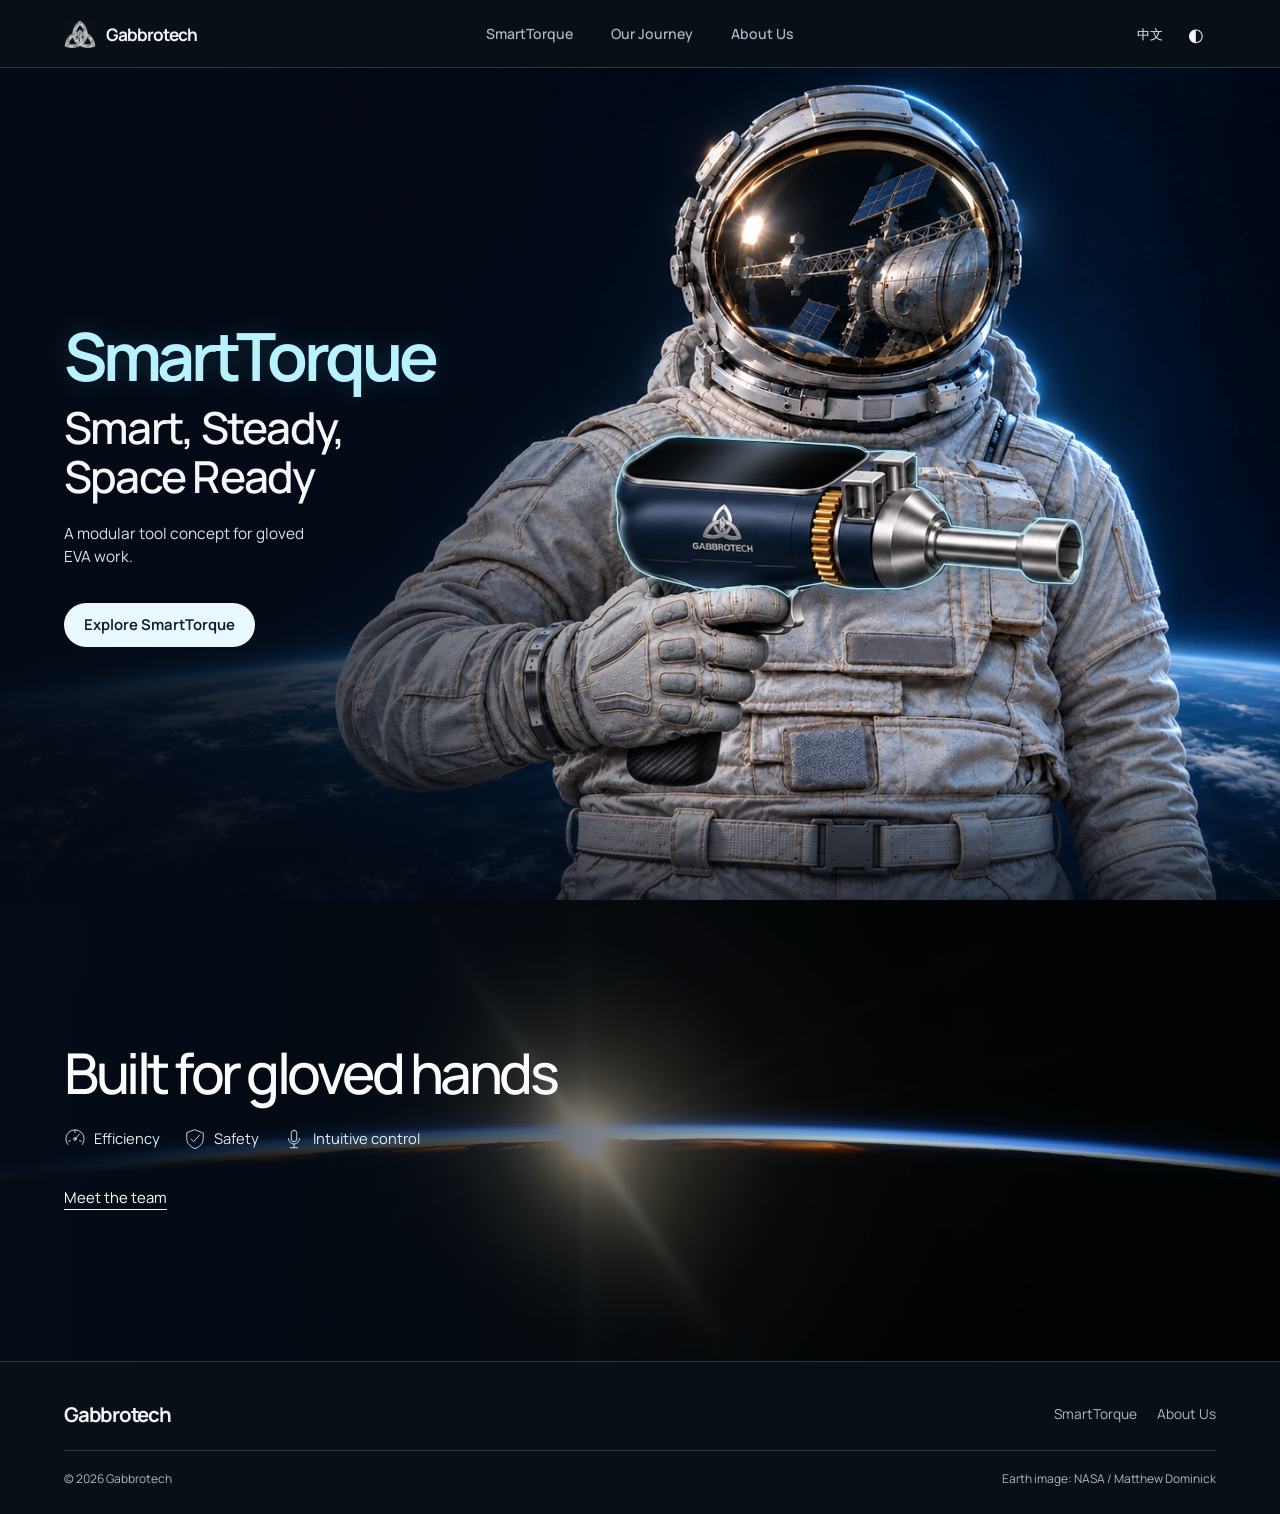
==== commit b3801507: "Revert "Make first-load images and CAD reliable on slow connections" This reverts commit 1a25e1a9746" ====
--- a/index.html
+++ b/index.html
@@ -1,10 +1,8 @@
 <!doctype html>
-<html lang="en"><head><meta charset="utf-8"><script defer src="/assets/media-recovery.js?v=ed0d3281b376"></script><script>try{document.documentElement.dataset.theme=localStorage.getItem("gabbrotech-theme")||"dark"}catch{}</script><link rel="preload" as="font" type="font/woff2" href="/assets/manrope-latin.woff2" crossorigin><meta name="viewport" content="width=device-width,initial-scale=1"><meta name="theme-color" content="#071017"><title>Gabbrotech — Intelligent Tools for the Work Beyond</title><meta name="description" content="Gabbrotech develops intelligent, modular hardware concepts for demanding EVA operations. Explore SmartTorque, a multifunction handheld tool platform."><link rel="icon" type="image/svg+xml" href="data:image/svg+xml,%3Csvg%20xmlns='http://www.w3.org/2000/svg'%20viewBox='0%200%2064%2064'%3E%3Crect%20width='64'%20height='64'%20fill='%23071017'/%3E%3Cpath%20d='M49%2017H22L14%2025v22h28l8-8V31H32v8h9v1H23V25h26z'%20fill='%2372e3f4'/%3E%3C/svg%3E"><link rel="stylesheet" href="/assets/site.css?v=studio1"><script defer src="/assets/site.js?v=ebf016eb058d"></script><link rel="stylesheet" href="/assets/editorial.css"><script defer src="/assets/editorial.js?v=operation1"></script><link rel="stylesheet" href="/assets/studio.css?v=studio1"><link rel="stylesheet" href="/assets/home-hero.css?v=1ce94b05476a"></head><body class="home-experience"><a class="skip" href="#main">Skip to content</a><header class="site-header"><div class="wrap nav"><a class="brand" href="/" aria-label="Gabbrotech home"><span class="brand-mark" aria-hidden="true"><img src="/assets/gabbrotech-symbol.webp" alt=""></span>Gabbrotech</a><nav class="nav-links" id="navigation" aria-label="Main navigation"><a href="/smarttorque/" data-i18n-skip data-en="SmartTorque" data-zh="SmartTorque">SmartTorque</a><a href="/journey/" data-i18n-skip data-en="Our Journey" data-zh="探索历程">Our Journey</a><a href="/about/" data-i18n-skip data-en="About Us" data-zh="关于我们">About Us</a></nav><div class="nav-actions"><div class="display-controls"><button class="display-toggle language-toggle" type="button" data-ui="language" aria-label="Switch to Chinese">中文</button><button class="display-toggle theme-toggle" type="button" data-ui="theme" aria-label="Switch to light mode" title="Theme">◐</button></div><button class="menu-toggle" type="button" aria-label="Toggle navigation" aria-controls="navigation" aria-expanded="false">☰</button></div></div></header><main id="main"><section id="about" class="home-hero" aria-labelledby="home-hero-title">
+<html lang="en"><head><meta charset="utf-8"><script>try{document.documentElement.dataset.theme=localStorage.getItem("gabbrotech-theme")||"dark"}catch{}</script><link rel="preload" as="font" type="font/woff2" href="/assets/manrope-latin.woff2" crossorigin><meta name="viewport" content="width=device-width,initial-scale=1"><meta name="theme-color" content="#071017"><title>Gabbrotech — Intelligent Tools for the Work Beyond</title><meta name="description" content="Gabbrotech develops intelligent, modular hardware concepts for demanding EVA operations. Explore SmartTorque, a multifunction handheld tool platform."><link rel="icon" type="image/svg+xml" href="data:image/svg+xml,%3Csvg%20xmlns='http://www.w3.org/2000/svg'%20viewBox='0%200%2064%2064'%3E%3Crect%20width='64'%20height='64'%20fill='%23071017'/%3E%3Cpath%20d='M49%2017H22L14%2025v22h28l8-8V31H32v8h9v1H23V25h26z'%20fill='%2372e3f4'/%3E%3C/svg%3E"><link rel="stylesheet" href="/assets/site.css?v=studio1"><script defer src="/assets/site.js?v=768c9d5bfb41"></script><link rel="stylesheet" href="/assets/editorial.css"><script defer src="/assets/editorial.js?v=operation1"></script><link rel="stylesheet" href="/assets/studio.css?v=studio1"><link rel="stylesheet" href="/assets/home-hero.css?v=1ce94b05476a"></head><body class="home-experience"><a class="skip" href="#main">Skip to content</a><header class="site-header"><div class="wrap nav"><a class="brand" href="/" aria-label="Gabbrotech home"><span class="brand-mark" aria-hidden="true"><img src="/assets/gabbrotech-symbol.webp" alt=""></span>Gabbrotech</a><nav class="nav-links" id="navigation" aria-label="Main navigation"><a href="/smarttorque/" data-i18n-skip data-en="SmartTorque" data-zh="SmartTorque">SmartTorque</a><a href="/journey/" data-i18n-skip data-en="Our Journey" data-zh="探索历程">Our Journey</a><a href="/about/" data-i18n-skip data-en="About Us" data-zh="关于我们">About Us</a></nav><div class="nav-actions"><div class="display-controls"><button class="display-toggle language-toggle" type="button" data-ui="language" aria-label="Switch to Chinese">中文</button><button class="display-toggle theme-toggle" type="button" data-ui="theme" aria-label="Switch to light mode" title="Theme">◐</button></div><button class="menu-toggle" type="button" aria-label="Toggle navigation" aria-controls="navigation" aria-expanded="false">☰</button></div></div></header><main id="main"><section id="about" class="home-hero" aria-labelledby="home-hero-title">
   <div class="home-hero-art">
     <picture>
-      <source type="image/avif" media="(max-aspect-ratio: 11/10)" srcset="/assets/editorial/smarttorque-hero-portrait.avif 1024w, /assets/editorial/smarttorque-hero-portrait-hd.avif 1440w" sizes="(max-width: 520px) max(100vw, 58svh), max(100vw, 67svh)">
-        <source media="(max-aspect-ratio: 11/10)" srcset="/assets/editorial/smarttorque-hero-portrait.webp 1024w, /assets/editorial/smarttorque-hero-portrait-hd.webp 2048w" sizes="max(100vw, 67svh)">
-        <source type="image/avif" srcset="/assets/editorial/smarttorque-hero-wide.avif 1672w, /assets/editorial/smarttorque-hero-wide-hd.avif 2560w" sizes="max(100vw, 178svh)">
+      <source media="(max-aspect-ratio: 11/10)" srcset="/assets/editorial/smarttorque-hero-portrait.webp 1024w, /assets/editorial/smarttorque-hero-portrait-hd.webp 2048w" sizes="max(100vw, 67svh)">
       <img src="/assets/editorial/smarttorque-hero-wide.webp" srcset="/assets/editorial/smarttorque-hero-wide.webp 1672w, /assets/editorial/smarttorque-hero-wide-hd.webp 3344w" sizes="max(100vw, 178svh)" width="1672" height="941" fetchpriority="high" alt="Astronaut holding SmartTorque above Earth">
     </picture>
     <svg class="home-hero-outline home-hero-outline--wide" viewBox="0 0 1672 941" preserveAspectRatio="xMaxYMid slice" aria-hidden="true">
@@ -21,4 +19,4 @@
     <a class="home-hero-link" href="/smarttorque/" data-i18n-skip data-en="Explore SmartTorque" data-zh="探索 SmartTorque">Explore SmartTorque</a>
   </div>
 </section>
-<section class="mission-field" id="applications" aria-labelledby="mission-title"><img class="orbital-atmosphere" src="/assets/editorial/orbital-horizon.avif" alt="" loading="lazy" decoding="async"><div class="mission-words"><h2 id="mission-title" data-i18n-skip data-en="Built for gloved hands" data-zh="为戴手套的双手而设计">Built for gloved hands</h2><div class="mission-symbols"><div><svg viewbox="0 0 48 48" fill="none" stroke="currentColor" stroke-width="2" stroke-linecap="round" stroke-linejoin="round" aria-hidden="true"><path d="M8 36a20 20 0 1 1 32 0M24 24l10-11M10 29l4-1m20 0 4 1M24 5v5"></path><circle cx="24" cy="24" r="3"></circle></svg><span data-i18n-skip data-en="Efficiency" data-zh="作业效率">Efficiency</span></div><div><svg viewbox="0 0 48 48" fill="none" stroke="currentColor" stroke-width="2" stroke-linecap="round" stroke-linejoin="round" aria-hidden="true"><path d="M24 4 42 11v12c0 11-8 18-18 22C14 41 6 34 6 23V11Z"></path><path d="m15 24 6 6 13-15"></path></svg><span data-i18n-skip data-en="Safety" data-zh="操作安全">Safety</span></div><div><svg viewbox="0 0 48 48" fill="none" stroke="currentColor" stroke-width="2" stroke-linecap="round" stroke-linejoin="round" aria-hidden="true"><rect x="18" y="5" width="12" height="25" rx="6"></rect><path d="M12 23a12 12 0 0 0 24 0M24 35v8m-8 0h16"></path></svg><span data-i18n-skip data-en="Intuitive control" data-zh="直观控制">Intuitive control</span></div></div><a class="action-link" href="/about/"><span data-i18n-skip data-en="Meet the team" data-zh="认识团队">Meet the team</span></a></div></section></main><footer class="site-footer"><div class="studio-footer"><a class="brand" href="/">Gabbrotech</a><div class="footer-links"><a href="/smarttorque/">SmartTorque</a><a href="/about/"><span data-i18n-skip data-en="About Us" data-zh="关于我们">About Us</span></a></div><div class="studio-colophon"><span>© 2026 Gabbrotech</span><a href="https://www.nasa.gov/image-article/sunrise-begins/" rel="noopener" target="_blank"><span data-i18n-skip data-en="Earth image: NASA / Matthew Dominick" data-zh="地球日出摄影 · NASA / Matthew Dominick">Earth image: NASA / Matthew Dominick</span></a></div></div></footer></body></html>
+<section class="mission-field" id="applications" aria-labelledby="mission-title"><img class="orbital-atmosphere" src="/assets/editorial/orbital-horizon.webp" alt="" loading="lazy" decoding="async"><div class="mission-words"><h2 id="mission-title" data-i18n-skip data-en="Built for gloved hands" data-zh="为戴手套的双手而设计">Built for gloved hands</h2><div class="mission-symbols"><div><svg viewbox="0 0 48 48" fill="none" stroke="currentColor" stroke-width="2" stroke-linecap="round" stroke-linejoin="round" aria-hidden="true"><path d="M8 36a20 20 0 1 1 32 0M24 24l10-11M10 29l4-1m20 0 4 1M24 5v5"></path><circle cx="24" cy="24" r="3"></circle></svg><span data-i18n-skip data-en="Efficiency" data-zh="作业效率">Efficiency</span></div><div><svg viewbox="0 0 48 48" fill="none" stroke="currentColor" stroke-width="2" stroke-linecap="round" stroke-linejoin="round" aria-hidden="true"><path d="M24 4 42 11v12c0 11-8 18-18 22C14 41 6 34 6 23V11Z"></path><path d="m15 24 6 6 13-15"></path></svg><span data-i18n-skip data-en="Safety" data-zh="操作安全">Safety</span></div><div><svg viewbox="0 0 48 48" fill="none" stroke="currentColor" stroke-width="2" stroke-linecap="round" stroke-linejoin="round" aria-hidden="true"><rect x="18" y="5" width="12" height="25" rx="6"></rect><path d="M12 23a12 12 0 0 0 24 0M24 35v8m-8 0h16"></path></svg><span data-i18n-skip data-en="Intuitive control" data-zh="直观控制">Intuitive control</span></div></div><a class="action-link" href="/about/"><span data-i18n-skip data-en="Meet the team" data-zh="认识团队">Meet the team</span></a></div></section></main><footer class="site-footer"><div class="studio-footer"><a class="brand" href="/">Gabbrotech</a><div class="footer-links"><a href="/smarttorque/">SmartTorque</a><a href="/about/"><span data-i18n-skip data-en="About Us" data-zh="关于我们">About Us</span></a></div><div class="studio-colophon"><span>© 2026 Gabbrotech</span><a href="https://www.nasa.gov/image-article/sunrise-begins/" rel="noopener" target="_blank"><span data-i18n-skip data-en="Earth image: NASA / Matthew Dominick" data-zh="地球日出摄影 · NASA / Matthew Dominick">Earth image: NASA / Matthew Dominick</span></a></div></div></footer></body></html>
